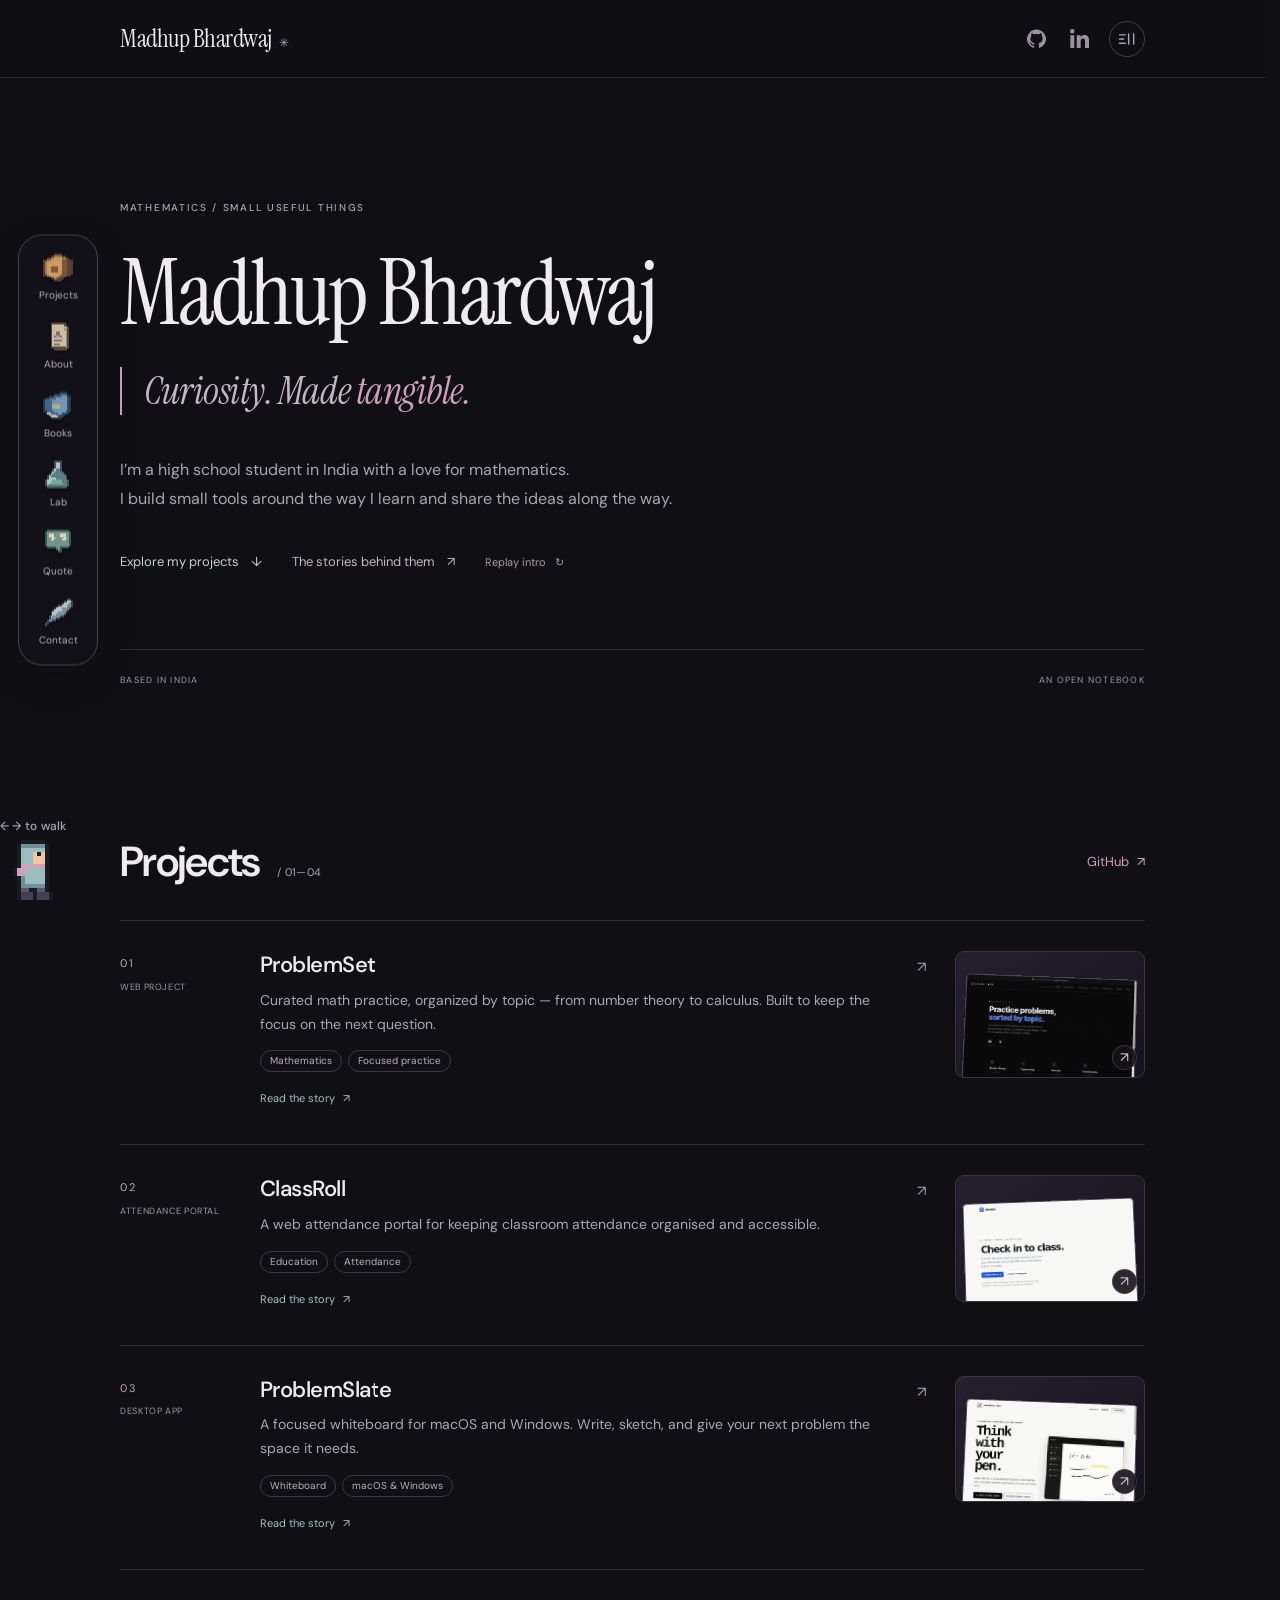
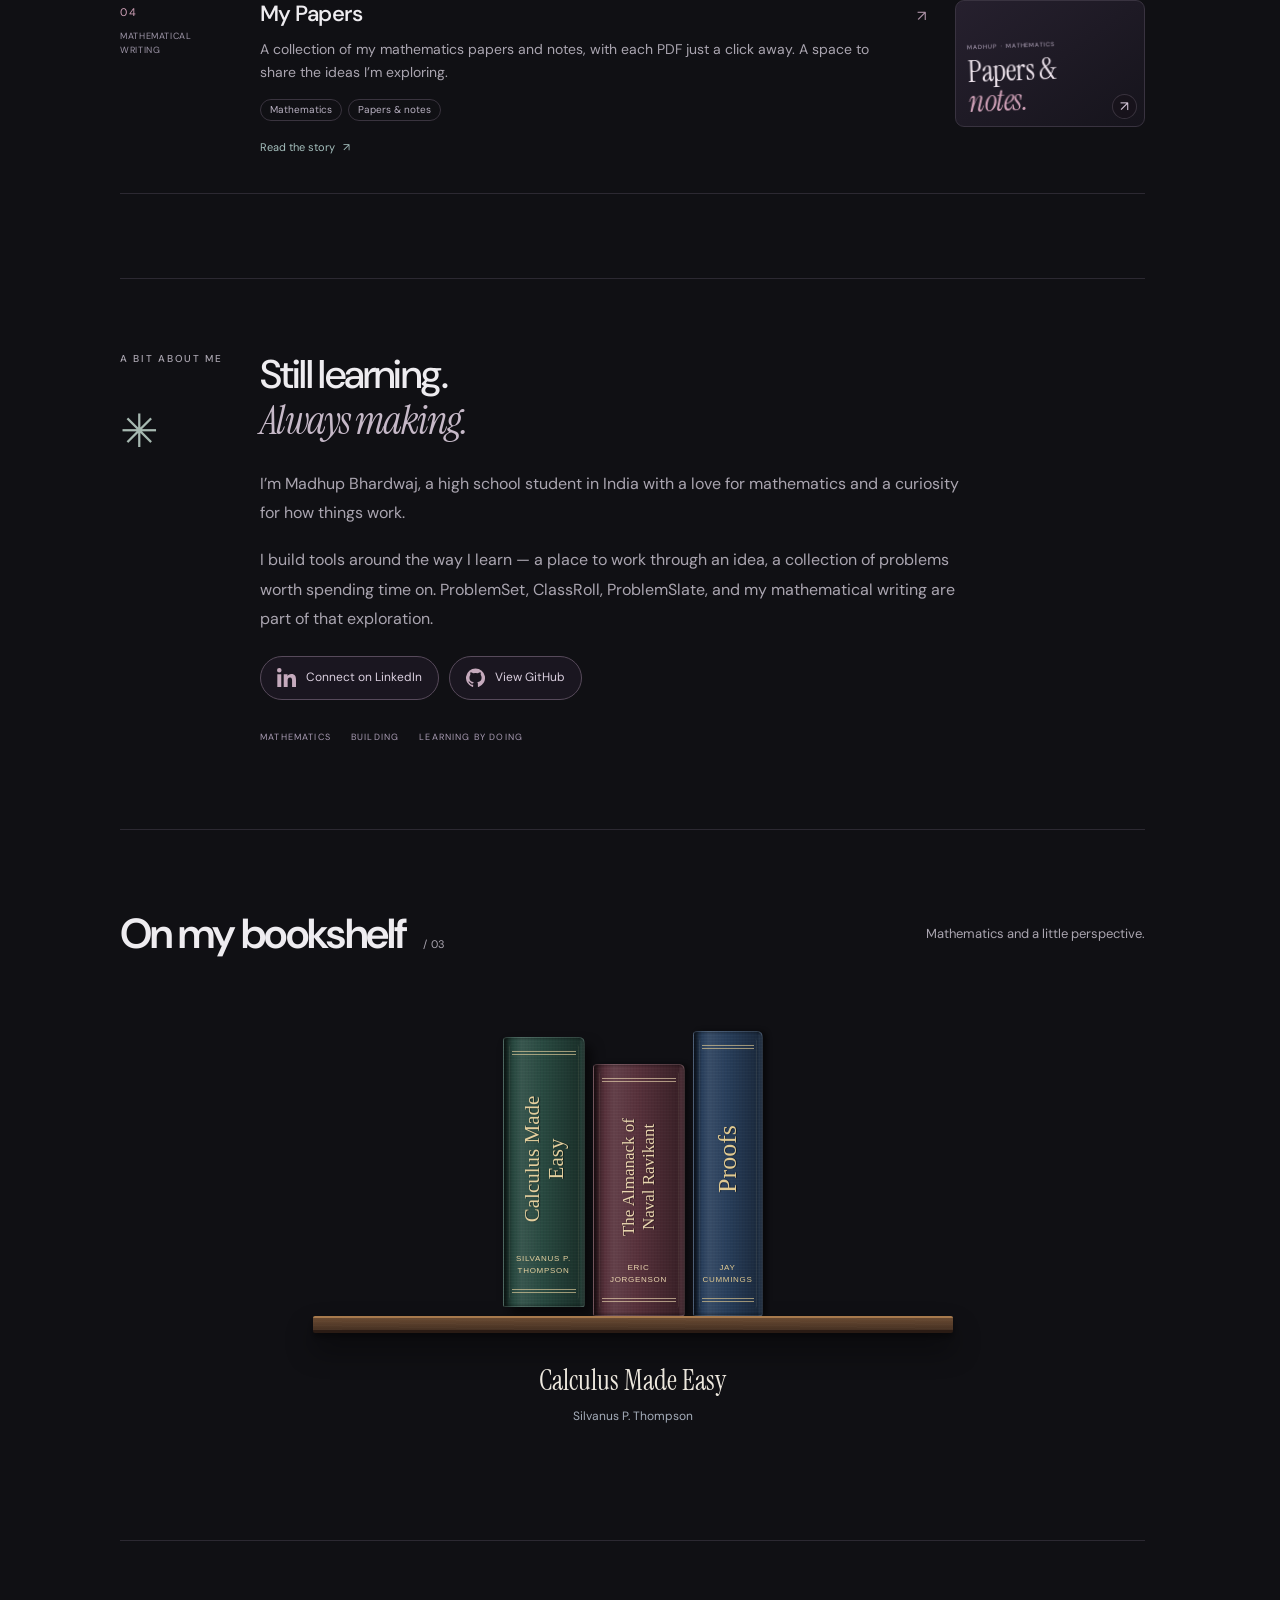
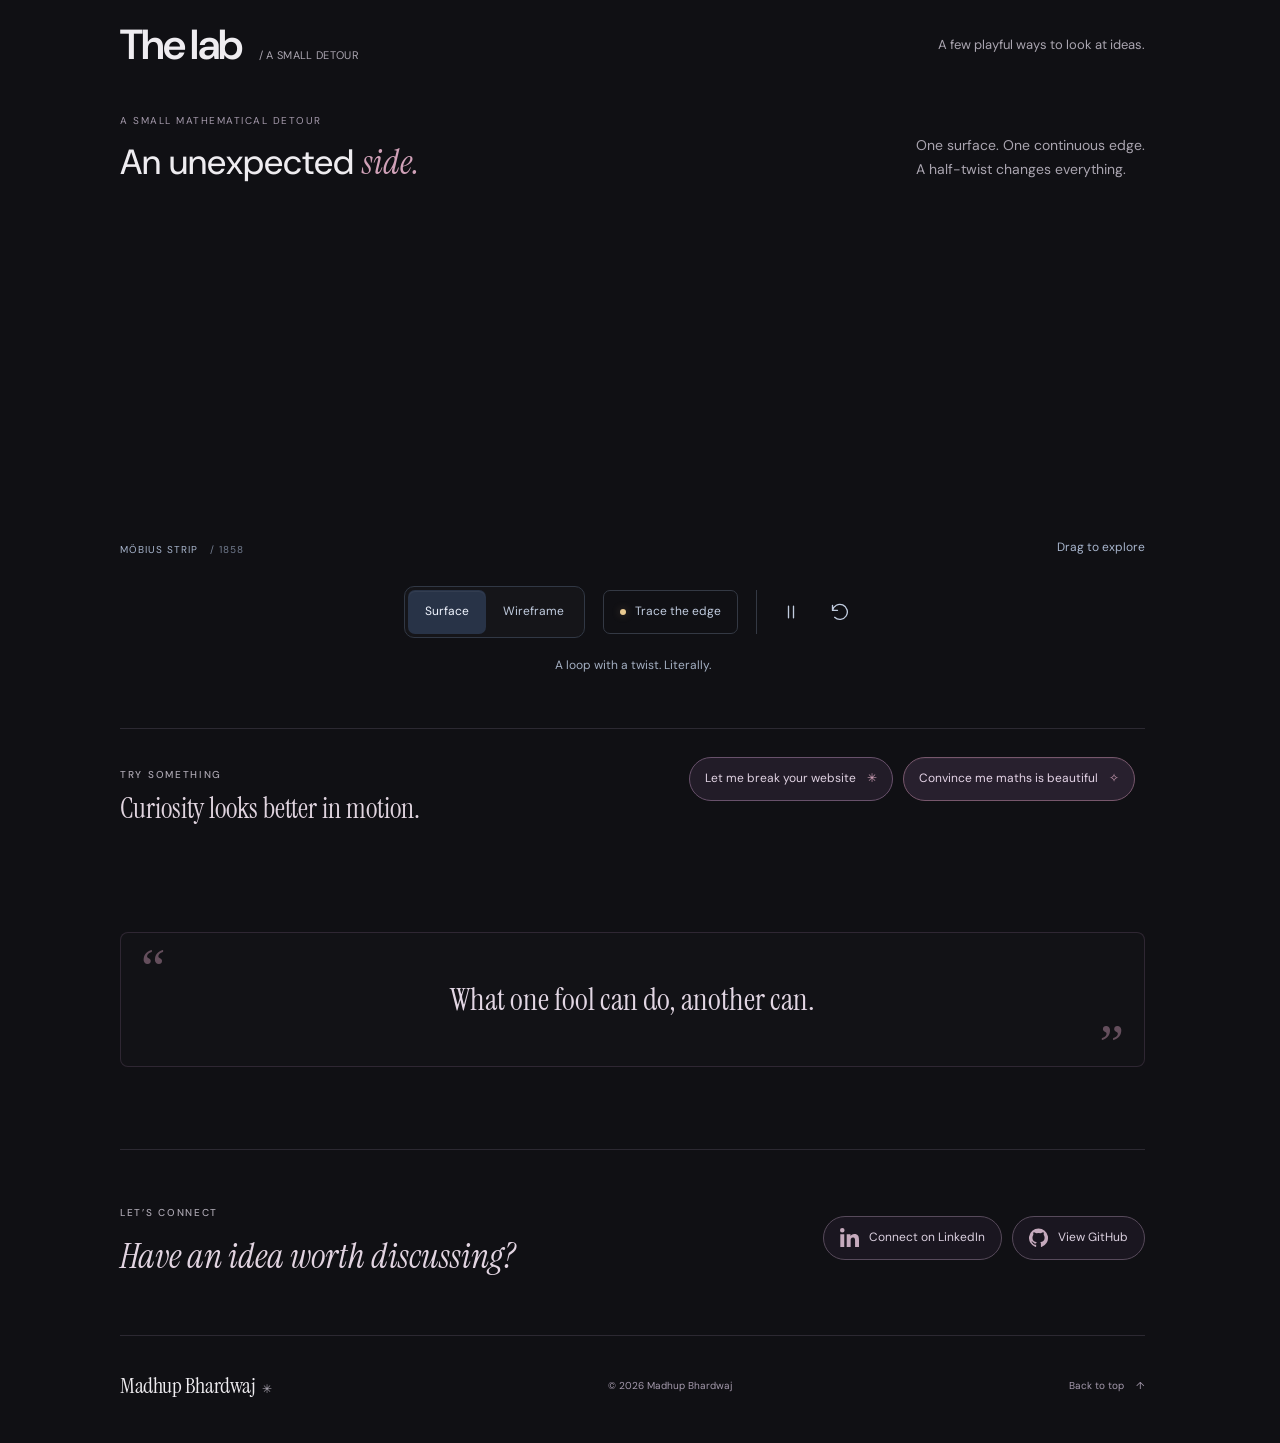
==== index.html @ 5bdef53a "Add hero stylesheet and script to index.html" ====
<!doctype html>
<html lang="en" prefix="og: https://ogp.me/ns#" data-site-version="boot-20261012">
<head>
  <meta charset="UTF-8"><meta name="viewport" content="width=device-width, initial-scale=1">
  <meta name="theme-color" content="#101112">
  <title>Madhup Bhardwaj — Student & Builder</title>
  <meta name="description" content="Madhup Bhardwaj's corner of the internet. Exploring mathematics and building focused tools for learning. Explore ProblemSet, ClassRoll, ProblemSlate, and My Papers.">
  <link rel="icon" type="image/svg+xml" href="data:image/svg+xml,%3Csvg xmlns='http://www.w3.org/2000/svg' viewBox='0 0 64 64'%3E%3Crect width='64' height='64' rx='16' fill='%232e64ff'/%3E%3Cpath d='M15 46V18l17 17 17-17v28' fill='none' stroke='white' stroke-width='6'/%3E%3C/svg%3E">
  <script>try{const p=localStorage.getItem("portfolio-reduced-motion");document.documentElement.dataset.reducedMotion=String(p===null?matchMedia("(prefers-reduced-motion: reduce)").matches:p==="true")}catch{document.documentElement.dataset.reducedMotion=String(matchMedia("(prefers-reduced-motion: reduce)").matches)}</script>
  <script>
  (()=>{try{if(!sessionStorage.getItem('portfolio-boot-intro-v1')&&document.documentElement.dataset.reducedMotion!=='true'&&!location.hash){document.documentElement.classList.add('boot-pending');setTimeout(()=>document.documentElement.classList.remove('boot-pending'),3800)}}catch{}})();
  </script>
  <style>html.boot-pending body{visibility:hidden}</style>
  <link rel="stylesheet" href="style.css?v=boot-20261012"><script src="script.js?v=boot-20261012" defer></script>
  <script src="assets/mobius.js?v=mobius-trial-1" defer></script>
  <link rel="stylesheet" href="cursor.css?v=cursor-1"><script src="cursor.js?v=cursor-1" defer></script>
  <link rel="stylesheet" href="hero.css?v=hero-1"><script src="hero.js?v=hero-1" defer></script>
  <script>
  window.va = window.va || function () {
    (window.vaq = window.vaq || []).push(arguments);
  };
</script>
<script defer src="/_vercel/insights/script.js"></script>

  <link rel="canonical" href="https://madhupbhardwaj.vercel.app/">
  <meta property="og:type" content="website">
  <meta property="og:site_name" content="Madhup Bhardwaj">
  <meta property="og:title" content="Madhup Bhardwaj — Curiosity. Made tangible.">
  <meta property="og:description" content="Mathematics, thoughtful tools, and ideas worth exploring. Projects and writing by Madhup Bhardwaj.">
  <meta property="og:url" content="https://madhupbhardwaj.vercel.app/">
  <meta property="og:image" content="https://madhupbhardwaj.vercel.app/assets/social-preview-20261012.png">
  <meta property="og:image:secure_url" content="https://madhupbhardwaj.vercel.app/assets/social-preview-20261012.png">
  <meta property="og:image:type" content="image/png">
  <meta property="og:image:width" content="1200">
  <meta property="og:image:height" content="630">
  <meta property="og:image:alt" content="Madhup Bhardwaj. Curiosity. Made tangible. A dark portfolio card with pixel icons and links to mathematics projects.">
  <meta name="twitter:card" content="summary_large_image">
  <meta name="twitter:title" content="Madhup Bhardwaj — Curiosity. Made tangible.">
  <meta name="twitter:description" content="Mathematics, thoughtful tools, and ideas worth exploring. Projects and writing by Madhup Bhardwaj.">
  <meta name="twitter:image" content="https://madhupbhardwaj.vercel.app/assets/social-preview-20261012.png">
  <meta name="twitter:image:alt" content="Madhup Bhardwaj. Curiosity. Made tangible. A dark portfolio card with pixel icons and links to mathematics projects.">
</head>
<body class="editorial-page">
<dialog class="boot-screen" aria-labelledby="boot-title" aria-describedby="boot-description">
  <div class="boot-console">
    <div class="boot-top"><h2 id="boot-title"><span>sys</span> / init</h2><button class="boot-skip" type="button" autofocus>Skip intro <kbd aria-hidden="true">Esc</kbd></button></div>
    <p id="boot-description" class="sr-only">A brief introduction to Madhup’s portfolio. Skip this intro to explore the website.</p>
    <div class="boot-log" aria-hidden="true"></div>
    <div class="boot-progress-row"><span class="boot-phase">BOOT</span><span class="boot-count" aria-hidden="true">000%</span></div>
    <div class="boot-progress" role="progressbar" aria-label="Portfolio intro progress" aria-valuemin="0" aria-valuemax="100" aria-valuenow="0"><span></span></div>
    <div class="boot-footer"><span class="boot-name">Madhup Bhardwaj</span><span>Curiosity. Made tangible.</span></div>
  </div>
</dialog>

<canvas id="dot-grid" aria-hidden="true"></canvas>
<a class="skip" href="#main">Skip to content</a>
<div class="progress" aria-hidden="true"></div>
<header class="header editorial-header"><div class="header-inner wrap"><a class="wordmark" href="#" aria-label="Madhup Bhardwaj home">Madhup Bhardwaj<span aria-hidden="true">✳</span></a><div class="header-tools"><div class="header-socials"><a class="header-social-link" href="https://github.com/madhupbhardwaj" target="_blank" rel="noopener noreferrer" aria-label="View Madhup Bhardwaj on GitHub (opens in a new tab)"><svg viewBox="0 0 24 24" width="19" height="19" fill="currentColor" aria-hidden="true"><path d="M12 .5a12 12 0 0 0-3.79 23.39c.6.11.82-.26.82-.58v-2.23c-3.34.73-4.04-1.42-4.04-1.42-.55-1.39-1.33-1.76-1.33-1.76-1.09-.75.08-.73.08-.73 1.21.09 1.85 1.24 1.85 1.24 1.07 1.84 2.81 1.31 3.5 1 .11-.78.42-1.31.76-1.61-2.67-.3-5.47-1.33-5.47-5.93 0-1.31.47-2.38 1.24-3.22-.13-.3-.54-1.52.12-3.18 0 0 1.01-.32 3.3 1.23a11.5 11.5 0 0 1 6 0c2.29-1.55 3.3-1.23 3.3-1.23.66 1.66.25 2.88.12 3.18.77.84 1.24 1.91 1.24 3.22 0 4.61-2.81 5.62-5.49 5.92.43.37.82 1.1.82 2.22v3.3c0 .32.22.69.82.57A12 12 0 0 0 12 .5Z"/></svg><span class="sr-only">View GitHub</span></a><a class="header-social-link" href="https://www.linkedin.com/in/madhup-bhardwaj/" target="_blank" rel="noopener noreferrer" aria-label="Connect with Madhup Bhardwaj on LinkedIn (opens in a new tab)"><svg viewBox="0 0 24 24" width="19" height="19" fill="currentColor" aria-hidden="true"><path d="M5.37 24H.39V7.98h4.98V24zM2.88 5.79A2.89 2.89 0 1 1 2.9.01a2.89 2.89 0 0 1-.02 5.78zM24 24h-4.97v-7.8c0-1.86-.04-4.25-2.59-4.25-2.59 0-2.99 2.02-2.99 4.12V24H8.48V7.98h4.77v2.19h.07c.66-1.26 2.28-2.59 4.7-2.59 5.03 0 5.98 3.31 5.98 7.61V24z"/></svg><span class="sr-only">Connect on LinkedIn</span></a></div><button class="motion-toggle" type="button" aria-label="Reduce motion" aria-pressed="false" title="Reduce motion"><svg viewBox="0 0 24 24" width="20" height="20" fill="none" stroke="currentColor" stroke-width="1.7" stroke-linecap="round" aria-hidden="true"><path class="motion-waves" d="M3 7h7M3 12h5M3 17h7"/><path d="M14 6v12M20 6v12"/></svg></button></div></div></header>
<nav class="section-dock" aria-label="Section navigation"><a class="dock-link" href="#work" aria-label="Jump to Projects"><svg class="dock-icon" viewBox="0 0 16 16" width="30" height="30" shape-rendering="crispEdges" aria-hidden="true"><rect x="6" y="0" width="1" height="1" fill="#503c34"/><rect x="7" y="0" width="1" height="1" fill="#503c34"/><rect x="8" y="0" width="1" height="1" fill="#503c34"/><rect x="9" y="0" width="1" height="1" fill="#503c34"/><rect x="4" y="1" width="1" height="1" fill="#503c34"/><rect x="5" y="1" width="1" height="1" fill="#503c34"/><rect x="6" y="1" width="1" height="1" fill="#a8754b"/><rect x="7" y="1" width="1" height="1" fill="#a8754b"/><rect x="8" y="1" width="1" height="1" fill="#a8754b"/><rect x="9" y="1" width="1" height="1" fill="#a8754b"/><rect x="10" y="1" width="1" height="1" fill="#503c34"/><rect x="11" y="1" width="1" height="1" fill="#503c34"/><rect x="2" y="2" width="1" height="1" fill="#503c34"/><rect x="3" y="2" width="1" height="1" fill="#503c34"/><rect x="4" y="2" width="1" height="1" fill="#a8754b"/><rect x="5" y="2" width="1" height="1" fill="#a8754b"/><rect x="6" y="2" width="1" height="1" fill="#c79965"/><rect x="7" y="2" width="1" height="1" fill="#c79965"/><rect x="8" y="2" width="1" height="1" fill="#c79965"/><rect x="9" y="2" width="1" height="1" fill="#c79965"/><rect x="10" y="2" width="1" height="1" fill="#a8754b"/><rect x="11" y="2" width="1" height="1" fill="#a8754b"/><rect x="12" y="2" width="1" height="1" fill="#503c34"/><rect x="13" y="2" width="1" height="1" fill="#503c34"/><rect x="0" y="3" width="1" height="1" fill="#503c34"/><rect x="1" y="3" width="1" height="1" fill="#503c34"/><rect x="2" y="3" width="1" height="1" fill="#a8754b"/><rect x="3" y="3" width="1" height="1" fill="#a8754b"/><rect x="4" y="3" width="1" height="1" fill="#c79965"/><rect x="5" y="3" width="1" height="1" fill="#c79965"/><rect x="6" y="3" width="1" height="1" fill="#c79965"/><rect x="7" y="3" width="1" height="1" fill="#c79965"/><rect x="8" y="3" width="1" height="1" fill="#c79965"/><rect x="9" y="3" width="1" height="1" fill="#c79965"/><rect x="10" y="3" width="1" height="1" fill="#805638"/><rect x="11" y="3" width="1" height="1" fill="#805638"/><rect x="12" y="3" width="1" height="1" fill="#805638"/><rect x="13" y="3" width="1" height="1" fill="#5c4234"/><rect x="14" y="3" width="1" height="1" fill="#503c34"/><rect x="15" y="3" width="1" height="1" fill="#503c34"/><rect x="0" y="4" width="1" height="1" fill="#503c34"/><rect x="1" y="4" width="1" height="1" fill="#a8754b"/><rect x="2" y="4" width="1" height="1" fill="#c79965"/><rect x="3" y="4" width="1" height="1" fill="#c79965"/><rect x="4" y="4" width="1" height="1" fill="#c79965"/><rect x="5" y="4" width="1" height="1" fill="#c79965"/><rect x="6" y="4" width="1" height="1" fill="#c79965"/><rect x="7" y="4" width="1" height="1" fill="#c79965"/><rect x="8" y="4" width="1" height="1" fill="#c79965"/><rect x="9" y="4" width="1" height="1" fill="#c79965"/><rect x="10" y="4" width="1" height="1" fill="#805638"/><rect x="11" y="4" width="1" height="1" fill="#805638"/><rect x="12" y="4" width="1" height="1" fill="#805638"/><rect x="13" y="4" width="1" height="1" fill="#5c4234"/><rect x="14" y="4" width="1" height="1" fill="#5c4234"/><rect x="15" y="4" width="1" height="1" fill="#503c34"/><rect x="0" y="5" width="1" height="1" fill="#503c34"/><rect x="1" y="5" width="1" height="1" fill="#a8754b"/><rect x="2" y="5" width="1" height="1" fill="#c79965"/><rect x="3" y="5" width="1" height="1" fill="#c79965"/><rect x="4" y="5" width="1" height="1" fill="#c79965"/><rect x="5" y="5" width="1" height="1" fill="#c79965"/><rect x="6" y="5" width="1" height="1" fill="#c79965"/><rect x="7" y="5" width="1" height="1" fill="#c79965"/><rect x="8" y="5" width="1" height="1" fill="#c79965"/><rect x="9" y="5" width="1" height="1" fill="#c79965"/><rect x="10" y="5" width="1" height="1" fill="#805638"/><rect x="11" y="5" width="1" height="1" fill="#805638"/><rect x="12" y="5" width="1" height="1" fill="#805638"/><rect x="13" y="5" width="1" height="1" fill="#5c4234"/><rect x="14" y="5" width="1" height="1" fill="#5c4234"/><rect x="15" y="5" width="1" height="1" fill="#503c34"/><rect x="0" y="6" width="1" height="1" fill="#503c34"/><rect x="1" y="6" width="1" height="1" fill="#a8754b"/><rect x="2" y="6" width="1" height="1" fill="#c79965"/><rect x="3" y="6" width="1" height="1" fill="#c79965"/><rect x="4" y="6" width="1" height="1" fill="#c79965"/><rect x="5" y="6" width="1" height="1" fill="#c79965"/><rect x="6" y="6" width="1" height="1" fill="#c79965"/><rect x="7" y="6" width="1" height="1" fill="#c79965"/><rect x="8" y="6" width="1" height="1" fill="#c79965"/><rect x="9" y="6" width="1" height="1" fill="#c79965"/><rect x="10" y="6" width="1" height="1" fill="#805638"/><rect x="11" y="6" width="1" height="1" fill="#805638"/><rect x="12" y="6" width="1" height="1" fill="#805638"/><rect x="13" y="6" width="1" height="1" fill="#5c4234"/><rect x="14" y="6" width="1" height="1" fill="#5c4234"/><rect x="15" y="6" width="1" height="1" fill="#503c34"/><rect x="0" y="7" width="1" height="1" fill="#503c34"/><rect x="1" y="7" width="1" height="1" fill="#a8754b"/><rect x="2" y="7" width="1" height="1" fill="#c79965"/><rect x="3" y="7" width="1" height="1" fill="#c79965"/><rect x="4" y="7" width="1" height="1" fill="#805638"/><rect x="5" y="7" width="1" height="1" fill="#805638"/><rect x="6" y="7" width="1" height="1" fill="#805638"/><rect x="7" y="7" width="1" height="1" fill="#805638"/><rect x="8" y="7" width="1" height="1" fill="#c79965"/><rect x="9" y="7" width="1" height="1" fill="#c79965"/><rect x="10" y="7" width="1" height="1" fill="#805638"/><rect x="11" y="7" width="1" height="1" fill="#805638"/><rect x="12" y="7" width="1" height="1" fill="#805638"/><rect x="13" y="7" width="1" height="1" fill="#5c4234"/><rect x="14" y="7" width="1" height="1" fill="#5c4234"/><rect x="15" y="7" width="1" height="1" fill="#503c34"/><rect x="0" y="8" width="1" height="1" fill="#503c34"/><rect x="1" y="8" width="1" height="1" fill="#a8754b"/><rect x="2" y="8" width="1" height="1" fill="#c79965"/><rect x="3" y="8" width="1" height="1" fill="#c79965"/><rect x="4" y="8" width="1" height="1" fill="#805638"/><rect x="5" y="8" width="1" height="1" fill="#805638"/><rect x="6" y="8" width="1" height="1" fill="#805638"/><rect x="7" y="8" width="1" height="1" fill="#805638"/><rect x="8" y="8" width="1" height="1" fill="#c79965"/><rect x="9" y="8" width="1" height="1" fill="#c79965"/><rect x="10" y="8" width="1" height="1" fill="#805638"/><rect x="11" y="8" width="1" height="1" fill="#805638"/><rect x="12" y="8" width="1" height="1" fill="#805638"/><rect x="13" y="8" width="1" height="1" fill="#5c4234"/><rect x="14" y="8" width="1" height="1" fill="#5c4234"/><rect x="15" y="8" width="1" height="1" fill="#503c34"/><rect x="0" y="9" width="1" height="1" fill="#503c34"/><rect x="1" y="9" width="1" height="1" fill="#a8754b"/><rect x="2" y="9" width="1" height="1" fill="#c79965"/><rect x="3" y="9" width="1" height="1" fill="#c79965"/><rect x="4" y="9" width="1" height="1" fill="#805638"/><rect x="5" y="9" width="1" height="1" fill="#805638"/><rect x="6" y="9" width="1" height="1" fill="#805638"/><rect x="7" y="9" width="1" height="1" fill="#805638"/><rect x="8" y="9" width="1" height="1" fill="#c79965"/><rect x="9" y="9" width="1" height="1" fill="#c79965"/><rect x="10" y="9" width="1" height="1" fill="#805638"/><rect x="11" y="9" width="1" height="1" fill="#805638"/><rect x="12" y="9" width="1" height="1" fill="#805638"/><rect x="13" y="9" width="1" height="1" fill="#5c4234"/><rect x="14" y="9" width="1" height="1" fill="#5c4234"/><rect x="15" y="9" width="1" height="1" fill="#503c34"/><rect x="0" y="10" width="1" height="1" fill="#503c34"/><rect x="1" y="10" width="1" height="1" fill="#a8754b"/><rect x="2" y="10" width="1" height="1" fill="#c79965"/><rect x="3" y="10" width="1" height="1" fill="#c79965"/><rect x="4" y="10" width="1" height="1" fill="#c79965"/><rect x="5" y="10" width="1" height="1" fill="#c79965"/><rect x="6" y="10" width="1" height="1" fill="#c79965"/><rect x="7" y="10" width="1" height="1" fill="#c79965"/><rect x="8" y="10" width="1" height="1" fill="#c79965"/><rect x="9" y="10" width="1" height="1" fill="#c79965"/><rect x="10" y="10" width="1" height="1" fill="#805638"/><rect x="11" y="10" width="1" height="1" fill="#805638"/><rect x="12" y="10" width="1" height="1" fill="#805638"/><rect x="13" y="10" width="1" height="1" fill="#5c4234"/><rect x="14" y="10" width="1" height="1" fill="#5c4234"/><rect x="15" y="10" width="1" height="1" fill="#503c34"/><rect x="0" y="11" width="1" height="1" fill="#503c34"/><rect x="1" y="11" width="1" height="1" fill="#503c34"/><rect x="2" y="11" width="1" height="1" fill="#a8754b"/><rect x="3" y="11" width="1" height="1" fill="#c79965"/><rect x="4" y="11" width="1" height="1" fill="#c79965"/><rect x="5" y="11" width="1" height="1" fill="#c79965"/><rect x="6" y="11" width="1" height="1" fill="#c79965"/><rect x="7" y="11" width="1" height="1" fill="#c79965"/><rect x="8" y="11" width="1" height="1" fill="#c79965"/><rect x="9" y="11" width="1" height="1" fill="#805638"/><rect x="10" y="11" width="1" height="1" fill="#805638"/><rect x="11" y="11" width="1" height="1" fill="#805638"/><rect x="12" y="11" width="1" height="1" fill="#5c4234"/><rect x="13" y="11" width="1" height="1" fill="#503c34"/><rect x="14" y="11" width="1" height="1" fill="#503c34"/><rect x="2" y="12" width="1" height="1" fill="#503c34"/><rect x="3" y="12" width="1" height="1" fill="#503c34"/><rect x="4" y="12" width="1" height="1" fill="#a8754b"/><rect x="5" y="12" width="1" height="1" fill="#a8754b"/><rect x="6" y="12" width="1" height="1" fill="#c79965"/><rect x="7" y="12" width="1" height="1" fill="#c79965"/><rect x="8" y="12" width="1" height="1" fill="#805638"/><rect x="9" y="12" width="1" height="1" fill="#805638"/><rect x="10" y="12" width="1" height="1" fill="#5c4234"/><rect x="11" y="12" width="1" height="1" fill="#503c34"/><rect x="12" y="12" width="1" height="1" fill="#503c34"/><rect x="4" y="13" width="1" height="1" fill="#503c34"/><rect x="5" y="13" width="1" height="1" fill="#503c34"/><rect x="6" y="13" width="1" height="1" fill="#a8754b"/><rect x="7" y="13" width="1" height="1" fill="#805638"/><rect x="8" y="13" width="1" height="1" fill="#5c4234"/><rect x="9" y="13" width="1" height="1" fill="#503c34"/><rect x="10" y="13" width="1" height="1" fill="#503c34"/><rect x="6" y="14" width="1" height="1" fill="#503c34"/><rect x="7" y="14" width="1" height="1" fill="#503c34"/><rect x="8" y="14" width="1" height="1" fill="#503c34"/><rect x="9" y="14" width="1" height="1" fill="#503c34"/></svg><span>Projects</span></a><a class="dock-link" href="#about" aria-label="Jump to About"><svg class="dock-icon" viewBox="0 0 16 16" width="30" height="30" shape-rendering="crispEdges" aria-hidden="true"><rect x="4" y="0" width="1" height="1" fill="#514a43"/><rect x="5" y="0" width="1" height="1" fill="#514a43"/><rect x="6" y="0" width="1" height="1" fill="#514a43"/><rect x="7" y="0" width="1" height="1" fill="#514a43"/><rect x="8" y="0" width="1" height="1" fill="#514a43"/><rect x="9" y="0" width="1" height="1" fill="#514a43"/><rect x="10" y="0" width="1" height="1" fill="#514a43"/><rect x="11" y="0" width="1" height="1" fill="#514a43"/><rect x="4" y="1" width="1" height="1" fill="#514a43"/><rect x="5" y="1" width="1" height="1" fill="#ccbca3"/><rect x="6" y="1" width="1" height="1" fill="#ccbca3"/><rect x="7" y="1" width="1" height="1" fill="#ccbca3"/><rect x="8" y="1" width="1" height="1" fill="#ccbca3"/><rect x="9" y="1" width="1" height="1" fill="#ccbca3"/><rect x="10" y="1" width="1" height="1" fill="#ccbca3"/><rect x="11" y="1" width="1" height="1" fill="#514a43"/><rect x="12" y="1" width="1" height="1" fill="#514a43"/><rect x="4" y="2" width="1" height="1" fill="#514a43"/><rect x="5" y="2" width="1" height="1" fill="#ccbca3"/><rect x="6" y="2" width="1" height="1" fill="#ccbca3"/><rect x="7" y="2" width="1" height="1" fill="#ccbca3"/><rect x="8" y="2" width="1" height="1" fill="#ccbca3"/><rect x="9" y="2" width="1" height="1" fill="#ccbca3"/><rect x="10" y="2" width="1" height="1" fill="#ccbca3"/><rect x="11" y="2" width="1" height="1" fill="#ccbca3"/><rect x="12" y="2" width="1" height="1" fill="#9b8c7a"/><rect x="13" y="2" width="1" height="1" fill="#514a43"/><rect x="4" y="3" width="1" height="1" fill="#514a43"/><rect x="5" y="3" width="1" height="1" fill="#ccbca3"/><rect x="6" y="3" width="1" height="1" fill="#ccbca3"/><rect x="7" y="3" width="1" height="1" fill="#ccbca3"/><rect x="8" y="3" width="1" height="1" fill="#ccbca3"/><rect x="9" y="3" width="1" height="1" fill="#ccbca3"/><rect x="10" y="3" width="1" height="1" fill="#ccbca3"/><rect x="11" y="3" width="1" height="1" fill="#9b8c7a"/><rect x="12" y="3" width="1" height="1" fill="#9b8c7a"/><rect x="13" y="3" width="1" height="1" fill="#514a43"/><rect x="4" y="4" width="1" height="1" fill="#514a43"/><rect x="5" y="4" width="1" height="1" fill="#ccbca3"/><rect x="6" y="4" width="1" height="1" fill="#ccbca3"/><rect x="7" y="4" width="1" height="1" fill="#ccbca3"/><rect x="8" y="4" width="1" height="1" fill="#ccbca3"/><rect x="9" y="4" width="1" height="1" fill="#ccbca3"/><rect x="10" y="4" width="1" height="1" fill="#ccbca3"/><rect x="11" y="4" width="1" height="1" fill="#ccbca3"/><rect x="12" y="4" width="1" height="1" fill="#9b8c7a"/><rect x="13" y="4" width="1" height="1" fill="#514a43"/><rect x="4" y="5" width="1" height="1" fill="#514a43"/><rect x="5" y="5" width="1" height="1" fill="#ccbca3"/><rect x="6" y="5" width="1" height="1" fill="#ccbca3"/><rect x="7" y="5" width="1" height="1" fill="#8c6978"/><rect x="8" y="5" width="1" height="1" fill="#8c6978"/><rect x="9" y="5" width="1" height="1" fill="#ccbca3"/><rect x="10" y="5" width="1" height="1" fill="#ccbca3"/><rect x="11" y="5" width="1" height="1" fill="#ccbca3"/><rect x="12" y="5" width="1" height="1" fill="#9b8c7a"/><rect x="13" y="5" width="1" height="1" fill="#514a43"/><rect x="4" y="6" width="1" height="1" fill="#514a43"/><rect x="5" y="6" width="1" height="1" fill="#ccbca3"/><rect x="6" y="6" width="1" height="1" fill="#ccbca3"/><rect x="7" y="6" width="1" height="1" fill="#8c6978"/><rect x="8" y="6" width="1" height="1" fill="#8c6978"/><rect x="9" y="6" width="1" height="1" fill="#ccbca3"/><rect x="10" y="6" width="1" height="1" fill="#ccbca3"/><rect x="11" y="6" width="1" height="1" fill="#ccbca3"/><rect x="12" y="6" width="1" height="1" fill="#9b8c7a"/><rect x="13" y="6" width="1" height="1" fill="#514a43"/><rect x="4" y="7" width="1" height="1" fill="#514a43"/><rect x="5" y="7" width="1" height="1" fill="#ccbca3"/><rect x="6" y="7" width="1" height="1" fill="#8c6978"/><rect x="7" y="7" width="1" height="1" fill="#b7899c"/><rect x="8" y="7" width="1" height="1" fill="#b7899c"/><rect x="9" y="7" width="1" height="1" fill="#8c6978"/><rect x="10" y="7" width="1" height="1" fill="#ccbca3"/><rect x="11" y="7" width="1" height="1" fill="#ccbca3"/><rect x="12" y="7" width="1" height="1" fill="#9b8c7a"/><rect x="13" y="7" width="1" height="1" fill="#514a43"/><rect x="4" y="8" width="1" height="1" fill="#514a43"/><rect x="5" y="8" width="1" height="1" fill="#ccbca3"/><rect x="6" y="8" width="1" height="1" fill="#ccbca3"/><rect x="7" y="8" width="1" height="1" fill="#ccbca3"/><rect x="8" y="8" width="1" height="1" fill="#ccbca3"/><rect x="9" y="8" width="1" height="1" fill="#ccbca3"/><rect x="10" y="8" width="1" height="1" fill="#ccbca3"/><rect x="11" y="8" width="1" height="1" fill="#ccbca3"/><rect x="12" y="8" width="1" height="1" fill="#9b8c7a"/><rect x="13" y="8" width="1" height="1" fill="#514a43"/><rect x="4" y="9" width="1" height="1" fill="#514a43"/><rect x="5" y="9" width="1" height="1" fill="#ccbca3"/><rect x="6" y="9" width="1" height="1" fill="#847b70"/><rect x="7" y="9" width="1" height="1" fill="#847b70"/><rect x="8" y="9" width="1" height="1" fill="#847b70"/><rect x="9" y="9" width="1" height="1" fill="#847b70"/><rect x="10" y="9" width="1" height="1" fill="#ccbca3"/><rect x="11" y="9" width="1" height="1" fill="#ccbca3"/><rect x="12" y="9" width="1" height="1" fill="#9b8c7a"/><rect x="13" y="9" width="1" height="1" fill="#514a43"/><rect x="4" y="10" width="1" height="1" fill="#514a43"/><rect x="5" y="10" width="1" height="1" fill="#ccbca3"/><rect x="6" y="10" width="1" height="1" fill="#ccbca3"/><rect x="7" y="10" width="1" height="1" fill="#ccbca3"/><rect x="8" y="10" width="1" height="1" fill="#ccbca3"/><rect x="9" y="10" width="1" height="1" fill="#ccbca3"/><rect x="10" y="10" width="1" height="1" fill="#ccbca3"/><rect x="11" y="10" width="1" height="1" fill="#ccbca3"/><rect x="12" y="10" width="1" height="1" fill="#9b8c7a"/><rect x="13" y="10" width="1" height="1" fill="#514a43"/><rect x="4" y="11" width="1" height="1" fill="#514a43"/><rect x="5" y="11" width="1" height="1" fill="#ccbca3"/><rect x="6" y="11" width="1" height="1" fill="#847b70"/><rect x="7" y="11" width="1" height="1" fill="#847b70"/><rect x="8" y="11" width="1" height="1" fill="#847b70"/><rect x="9" y="11" width="1" height="1" fill="#ccbca3"/><rect x="10" y="11" width="1" height="1" fill="#ccbca3"/><rect x="11" y="11" width="1" height="1" fill="#ccbca3"/><rect x="12" y="11" width="1" height="1" fill="#9b8c7a"/><rect x="13" y="11" width="1" height="1" fill="#514a43"/><rect x="4" y="12" width="1" height="1" fill="#514a43"/><rect x="5" y="12" width="1" height="1" fill="#ccbca3"/><rect x="6" y="12" width="1" height="1" fill="#ccbca3"/><rect x="7" y="12" width="1" height="1" fill="#ccbca3"/><rect x="8" y="12" width="1" height="1" fill="#ccbca3"/><rect x="9" y="12" width="1" height="1" fill="#ccbca3"/><rect x="10" y="12" width="1" height="1" fill="#ccbca3"/><rect x="11" y="12" width="1" height="1" fill="#ccbca3"/><rect x="12" y="12" width="1" height="1" fill="#9b8c7a"/><rect x="13" y="12" width="1" height="1" fill="#514a43"/><rect x="4" y="13" width="1" height="1" fill="#514a43"/><rect x="5" y="13" width="1" height="1" fill="#514a43"/><rect x="6" y="13" width="1" height="1" fill="#514a43"/><rect x="7" y="13" width="1" height="1" fill="#514a43"/><rect x="8" y="13" width="1" height="1" fill="#514a43"/><rect x="9" y="13" width="1" height="1" fill="#514a43"/><rect x="10" y="13" width="1" height="1" fill="#514a43"/><rect x="11" y="13" width="1" height="1" fill="#514a43"/><rect x="12" y="13" width="1" height="1" fill="#9b8c7a"/><rect x="13" y="13" width="1" height="1" fill="#514a43"/><rect x="6" y="14" width="1" height="1" fill="#514a43"/><rect x="7" y="14" width="1" height="1" fill="#514a43"/><rect x="8" y="14" width="1" height="1" fill="#514a43"/><rect x="9" y="14" width="1" height="1" fill="#514a43"/><rect x="10" y="14" width="1" height="1" fill="#514a43"/><rect x="11" y="14" width="1" height="1" fill="#514a43"/><rect x="12" y="14" width="1" height="1" fill="#514a43"/></svg><span>About</span></a><a class="dock-link" href="#bookshelf" aria-label="Jump to Books"><svg class="dock-icon" viewBox="0 0 16 16" width="30" height="30" shape-rendering="crispEdges" aria-hidden="true"><rect x="9" y="0" width="1" height="1" fill="#283744"/><rect x="10" y="0" width="1" height="1" fill="#283744"/><rect x="11" y="0" width="1" height="1" fill="#283744"/><rect x="12" y="0" width="1" height="1" fill="#283744"/><rect x="6" y="1" width="1" height="1" fill="#283744"/><rect x="7" y="1" width="1" height="1" fill="#283744"/><rect x="8" y="1" width="1" height="1" fill="#283744"/><rect x="9" y="1" width="1" height="1" fill="#42668b"/><rect x="10" y="1" width="1" height="1" fill="#42668b"/><rect x="11" y="1" width="1" height="1" fill="#42668b"/><rect x="12" y="1" width="1" height="1" fill="#42668b"/><rect x="13" y="1" width="1" height="1" fill="#283744"/><rect x="3" y="2" width="1" height="1" fill="#283744"/><rect x="4" y="2" width="1" height="1" fill="#283744"/><rect x="5" y="2" width="1" height="1" fill="#283744"/><rect x="6" y="2" width="1" height="1" fill="#42668b"/><rect x="7" y="2" width="1" height="1" fill="#42668b"/><rect x="8" y="2" width="1" height="1" fill="#42668b"/><rect x="9" y="2" width="1" height="1" fill="#42668b"/><rect x="10" y="2" width="1" height="1" fill="#7396b8"/><rect x="11" y="2" width="1" height="1" fill="#7396b8"/><rect x="12" y="2" width="1" height="1" fill="#7396b8"/><rect x="13" y="2" width="1" height="1" fill="#283744"/><rect x="14" y="2" width="1" height="1" fill="#283744"/><rect x="1" y="3" width="1" height="1" fill="#283744"/><rect x="2" y="3" width="1" height="1" fill="#283744"/><rect x="3" y="3" width="1" height="1" fill="#42668b"/><rect x="4" y="3" width="1" height="1" fill="#42668b"/><rect x="5" y="3" width="1" height="1" fill="#42668b"/><rect x="6" y="3" width="1" height="1" fill="#42668b"/><rect x="7" y="3" width="1" height="1" fill="#7396b8"/><rect x="8" y="3" width="1" height="1" fill="#7396b8"/><rect x="9" y="3" width="1" height="1" fill="#7396b8"/><rect x="10" y="3" width="1" height="1" fill="#7396b8"/><rect x="11" y="3" width="1" height="1" fill="#7396b8"/><rect x="12" y="3" width="1" height="1" fill="#7396b8"/><rect x="13" y="3" width="1" height="1" fill="#324f6c"/><rect x="14" y="3" width="1" height="1" fill="#283744"/><rect x="0" y="4" width="1" height="1" fill="#283744"/><rect x="1" y="4" width="1" height="1" fill="#42668b"/><rect x="2" y="4" width="1" height="1" fill="#42668b"/><rect x="3" y="4" width="1" height="1" fill="#42668b"/><rect x="4" y="4" width="1" height="1" fill="#42668b"/><rect x="5" y="4" width="1" height="1" fill="#7396b8"/><rect x="6" y="4" width="1" height="1" fill="#7396b8"/><rect x="7" y="4" width="1" height="1" fill="#7396b8"/><rect x="8" y="4" width="1" height="1" fill="#7396b8"/><rect x="9" y="4" width="1" height="1" fill="#7396b8"/><rect x="10" y="4" width="1" height="1" fill="#7396b8"/><rect x="11" y="4" width="1" height="1" fill="#7396b8"/><rect x="12" y="4" width="1" height="1" fill="#7396b8"/><rect x="13" y="4" width="1" height="1" fill="#324f6c"/><rect x="14" y="4" width="1" height="1" fill="#283744"/><rect x="0" y="5" width="1" height="1" fill="#283744"/><rect x="1" y="5" width="1" height="1" fill="#42668b"/><rect x="2" y="5" width="1" height="1" fill="#42668b"/><rect x="3" y="5" width="1" height="1" fill="#42668b"/><rect x="4" y="5" width="1" height="1" fill="#42668b"/><rect x="5" y="5" width="1" height="1" fill="#7396b8"/><rect x="6" y="5" width="1" height="1" fill="#7396b8"/><rect x="7" y="5" width="1" height="1" fill="#7396b8"/><rect x="8" y="5" width="1" height="1" fill="#7396b8"/><rect x="9" y="5" width="1" height="1" fill="#7396b8"/><rect x="10" y="5" width="1" height="1" fill="#7396b8"/><rect x="11" y="5" width="1" height="1" fill="#7396b8"/><rect x="12" y="5" width="1" height="1" fill="#7396b8"/><rect x="13" y="5" width="1" height="1" fill="#324f6c"/><rect x="14" y="5" width="1" height="1" fill="#283744"/><rect x="0" y="6" width="1" height="1" fill="#283744"/><rect x="1" y="6" width="1" height="1" fill="#42668b"/><rect x="2" y="6" width="1" height="1" fill="#42668b"/><rect x="3" y="6" width="1" height="1" fill="#42668b"/><rect x="4" y="6" width="1" height="1" fill="#42668b"/><rect x="5" y="6" width="1" height="1" fill="#7396b8"/><rect x="6" y="6" width="1" height="1" fill="#7396b8"/><rect x="7" y="6" width="1" height="1" fill="#7396b8"/><rect x="8" y="6" width="1" height="1" fill="#7396b8"/><rect x="9" y="6" width="1" height="1" fill="#7396b8"/><rect x="10" y="6" width="1" height="1" fill="#7396b8"/><rect x="11" y="6" width="1" height="1" fill="#7396b8"/><rect x="12" y="6" width="1" height="1" fill="#7396b8"/><rect x="13" y="6" width="1" height="1" fill="#324f6c"/><rect x="14" y="6" width="1" height="1" fill="#283744"/><rect x="0" y="7" width="1" height="1" fill="#283744"/><rect x="1" y="7" width="1" height="1" fill="#42668b"/><rect x="2" y="7" width="1" height="1" fill="#42668b"/><rect x="3" y="7" width="1" height="1" fill="#42668b"/><rect x="4" y="7" width="1" height="1" fill="#42668b"/><rect x="5" y="7" width="1" height="1" fill="#b7aa70"/><rect x="6" y="7" width="1" height="1" fill="#b7aa70"/><rect x="7" y="7" width="1" height="1" fill="#b7aa70"/><rect x="8" y="7" width="1" height="1" fill="#b7aa70"/><rect x="9" y="7" width="1" height="1" fill="#7396b8"/><rect x="10" y="7" width="1" height="1" fill="#7396b8"/><rect x="11" y="7" width="1" height="1" fill="#7396b8"/><rect x="12" y="7" width="1" height="1" fill="#7396b8"/><rect x="13" y="7" width="1" height="1" fill="#324f6c"/><rect x="14" y="7" width="1" height="1" fill="#283744"/><rect x="0" y="8" width="1" height="1" fill="#283744"/><rect x="1" y="8" width="1" height="1" fill="#42668b"/><rect x="2" y="8" width="1" height="1" fill="#42668b"/><rect x="3" y="8" width="1" height="1" fill="#42668b"/><rect x="4" y="8" width="1" height="1" fill="#42668b"/><rect x="5" y="8" width="1" height="1" fill="#b7aa70"/><rect x="6" y="8" width="1" height="1" fill="#b7aa70"/><rect x="7" y="8" width="1" height="1" fill="#b7aa70"/><rect x="8" y="8" width="1" height="1" fill="#b7aa70"/><rect x="9" y="8" width="1" height="1" fill="#7396b8"/><rect x="10" y="8" width="1" height="1" fill="#7396b8"/><rect x="11" y="8" width="1" height="1" fill="#7396b8"/><rect x="12" y="8" width="1" height="1" fill="#7396b8"/><rect x="13" y="8" width="1" height="1" fill="#324f6c"/><rect x="14" y="8" width="1" height="1" fill="#283744"/><rect x="0" y="9" width="1" height="1" fill="#283744"/><rect x="1" y="9" width="1" height="1" fill="#42668b"/><rect x="2" y="9" width="1" height="1" fill="#42668b"/><rect x="3" y="9" width="1" height="1" fill="#42668b"/><rect x="4" y="9" width="1" height="1" fill="#42668b"/><rect x="5" y="9" width="1" height="1" fill="#7396b8"/><rect x="6" y="9" width="1" height="1" fill="#7396b8"/><rect x="7" y="9" width="1" height="1" fill="#7396b8"/><rect x="8" y="9" width="1" height="1" fill="#7396b8"/><rect x="9" y="9" width="1" height="1" fill="#7396b8"/><rect x="10" y="9" width="1" height="1" fill="#7396b8"/><rect x="11" y="9" width="1" height="1" fill="#7396b8"/><rect x="12" y="9" width="1" height="1" fill="#7396b8"/><rect x="13" y="9" width="1" height="1" fill="#324f6c"/><rect x="14" y="9" width="1" height="1" fill="#283744"/><rect x="0" y="10" width="1" height="1" fill="#283744"/><rect x="1" y="10" width="1" height="1" fill="#283744"/><rect x="2" y="10" width="1" height="1" fill="#42668b"/><rect x="3" y="10" width="1" height="1" fill="#42668b"/><rect x="4" y="10" width="1" height="1" fill="#42668b"/><rect x="5" y="10" width="1" height="1" fill="#42668b"/><rect x="6" y="10" width="1" height="1" fill="#7396b8"/><rect x="7" y="10" width="1" height="1" fill="#7396b8"/><rect x="8" y="10" width="1" height="1" fill="#7396b8"/><rect x="9" y="10" width="1" height="1" fill="#7396b8"/><rect x="10" y="10" width="1" height="1" fill="#7396b8"/><rect x="11" y="10" width="1" height="1" fill="#7396b8"/><rect x="12" y="10" width="1" height="1" fill="#324f6c"/><rect x="13" y="10" width="1" height="1" fill="#324f6c"/><rect x="14" y="10" width="1" height="1" fill="#283744"/><rect x="1" y="11" width="1" height="1" fill="#283744"/><rect x="2" y="11" width="1" height="1" fill="#c0b9ac"/><rect x="3" y="11" width="1" height="1" fill="#c0b9ac"/><rect x="4" y="11" width="1" height="1" fill="#42668b"/><rect x="5" y="11" width="1" height="1" fill="#42668b"/><rect x="6" y="11" width="1" height="1" fill="#42668b"/><rect x="7" y="11" width="1" height="1" fill="#42668b"/><rect x="8" y="11" width="1" height="1" fill="#7396b8"/><rect x="9" y="11" width="1" height="1" fill="#7396b8"/><rect x="10" y="11" width="1" height="1" fill="#324f6c"/><rect x="11" y="11" width="1" height="1" fill="#324f6c"/><rect x="12" y="11" width="1" height="1" fill="#324f6c"/><rect x="13" y="11" width="1" height="1" fill="#283744"/><rect x="2" y="12" width="1" height="1" fill="#283744"/><rect x="3" y="12" width="1" height="1" fill="#c0b9ac"/><rect x="4" y="12" width="1" height="1" fill="#c0b9ac"/><rect x="5" y="12" width="1" height="1" fill="#c0b9ac"/><rect x="6" y="12" width="1" height="1" fill="#c0b9ac"/><rect x="7" y="12" width="1" height="1" fill="#42668b"/><rect x="8" y="12" width="1" height="1" fill="#42668b"/><rect x="9" y="12" width="1" height="1" fill="#324f6c"/><rect x="10" y="12" width="1" height="1" fill="#324f6c"/><rect x="11" y="12" width="1" height="1" fill="#283744"/><rect x="3" y="13" width="1" height="1" fill="#283744"/><rect x="4" y="13" width="1" height="1" fill="#c0b9ac"/><rect x="5" y="13" width="1" height="1" fill="#c0b9ac"/><rect x="6" y="13" width="1" height="1" fill="#c0b9ac"/><rect x="7" y="13" width="1" height="1" fill="#c0b9ac"/><rect x="8" y="13" width="1" height="1" fill="#324f6c"/><rect x="9" y="13" width="1" height="1" fill="#324f6c"/><rect x="10" y="13" width="1" height="1" fill="#283744"/><rect x="4" y="14" width="1" height="1" fill="#283744"/><rect x="5" y="14" width="1" height="1" fill="#283744"/><rect x="6" y="14" width="1" height="1" fill="#283744"/><rect x="7" y="14" width="1" height="1" fill="#283744"/><rect x="8" y="14" width="1" height="1" fill="#283744"/><rect x="9" y="14" width="1" height="1" fill="#283744"/></svg><span>Books</span></a><a class="dock-link" href="#lab" aria-label="Jump to Lab"><svg class="dock-icon" viewBox="0 0 16 16" width="30" height="30" shape-rendering="crispEdges" aria-hidden="true"><rect x="6" y="0" width="1" height="1" fill="#3c5357"/><rect x="7" y="0" width="1" height="1" fill="#3c5357"/><rect x="8" y="0" width="1" height="1" fill="#3c5357"/><rect x="9" y="0" width="1" height="1" fill="#3c5357"/><rect x="6" y="1" width="1" height="1" fill="#3c5357"/><rect x="7" y="1" width="1" height="1" fill="#b7c2c1"/><rect x="8" y="1" width="1" height="1" fill="#b7c2c1"/><rect x="9" y="1" width="1" height="1" fill="#3c5357"/><rect x="6" y="2" width="1" height="1" fill="#3c5357"/><rect x="7" y="2" width="1" height="1" fill="#b7c2c1"/><rect x="8" y="2" width="1" height="1" fill="#b7c2c1"/><rect x="9" y="2" width="1" height="1" fill="#3c5357"/><rect x="6" y="3" width="1" height="1" fill="#3c5357"/><rect x="7" y="3" width="1" height="1" fill="#b7c2c1"/><rect x="8" y="3" width="1" height="1" fill="#b7c2c1"/><rect x="9" y="3" width="1" height="1" fill="#3c5357"/><rect x="5" y="4" width="1" height="1" fill="#3c5357"/><rect x="6" y="4" width="1" height="1" fill="#b7c2c1"/><rect x="7" y="4" width="1" height="1" fill="#5b7e85"/><rect x="8" y="4" width="1" height="1" fill="#5b7e85"/><rect x="9" y="4" width="1" height="1" fill="#3c5357"/><rect x="5" y="5" width="1" height="1" fill="#3c5357"/><rect x="6" y="5" width="1" height="1" fill="#b7c2c1"/><rect x="7" y="5" width="1" height="1" fill="#5b7e85"/><rect x="8" y="5" width="1" height="1" fill="#5b7e85"/><rect x="9" y="5" width="1" height="1" fill="#3c5357"/><rect x="4" y="6" width="1" height="1" fill="#3c5357"/><rect x="5" y="6" width="1" height="1" fill="#b7c2c1"/><rect x="6" y="6" width="1" height="1" fill="#5b7e85"/><rect x="7" y="6" width="1" height="1" fill="#5b7e85"/><rect x="8" y="6" width="1" height="1" fill="#5b7e85"/><rect x="9" y="6" width="1" height="1" fill="#5b7e85"/><rect x="10" y="6" width="1" height="1" fill="#3c5357"/><rect x="3" y="7" width="1" height="1" fill="#3c5357"/><rect x="4" y="7" width="1" height="1" fill="#b7c2c1"/><rect x="5" y="7" width="1" height="1" fill="#5b7e85"/><rect x="6" y="7" width="1" height="1" fill="#5b7e85"/><rect x="7" y="7" width="1" height="1" fill="#5b7e85"/><rect x="8" y="7" width="1" height="1" fill="#5b7e85"/><rect x="9" y="7" width="1" height="1" fill="#5b7e85"/><rect x="10" y="7" width="1" height="1" fill="#5b7e85"/><rect x="11" y="7" width="1" height="1" fill="#3c5357"/><rect x="2" y="8" width="1" height="1" fill="#3c5357"/><rect x="3" y="8" width="1" height="1" fill="#b7c2c1"/><rect x="4" y="8" width="1" height="1" fill="#5b7e85"/><rect x="5" y="8" width="1" height="1" fill="#5b7e85"/><rect x="6" y="8" width="1" height="1" fill="#5b7e85"/><rect x="7" y="8" width="1" height="1" fill="#5b7e85"/><rect x="8" y="8" width="1" height="1" fill="#5b7e85"/><rect x="9" y="8" width="1" height="1" fill="#5b7e85"/><rect x="10" y="8" width="1" height="1" fill="#5b7e85"/><rect x="11" y="8" width="1" height="1" fill="#5b7e85"/><rect x="12" y="8" width="1" height="1" fill="#3c5357"/><rect x="2" y="9" width="1" height="1" fill="#3c5357"/><rect x="3" y="9" width="1" height="1" fill="#b7c2c1"/><rect x="4" y="9" width="1" height="1" fill="#a5cac0"/><rect x="5" y="9" width="1" height="1" fill="#a5cac0"/><rect x="6" y="9" width="1" height="1" fill="#a5cac0"/><rect x="7" y="9" width="1" height="1" fill="#5b7e85"/><rect x="8" y="9" width="1" height="1" fill="#5b7e85"/><rect x="9" y="9" width="1" height="1" fill="#5b7e85"/><rect x="10" y="9" width="1" height="1" fill="#5b7e85"/><rect x="11" y="9" width="1" height="1" fill="#5b7e85"/><rect x="12" y="9" width="1" height="1" fill="#3c5357"/><rect x="1" y="10" width="1" height="1" fill="#3c5357"/><rect x="2" y="10" width="1" height="1" fill="#b7c2c1"/><rect x="3" y="10" width="1" height="1" fill="#a5cac0"/><rect x="4" y="10" width="1" height="1" fill="#a5cac0"/><rect x="5" y="10" width="1" height="1" fill="#75a79e"/><rect x="6" y="10" width="1" height="1" fill="#75a79e"/><rect x="7" y="10" width="1" height="1" fill="#75a79e"/><rect x="8" y="10" width="1" height="1" fill="#75a79e"/><rect x="9" y="10" width="1" height="1" fill="#75a79e"/><rect x="10" y="10" width="1" height="1" fill="#5b7e85"/><rect x="11" y="10" width="1" height="1" fill="#5b7e85"/><rect x="12" y="10" width="1" height="1" fill="#5b7e85"/><rect x="13" y="10" width="1" height="1" fill="#3c5357"/><rect x="1" y="11" width="1" height="1" fill="#3c5357"/><rect x="2" y="11" width="1" height="1" fill="#b7c2c1"/><rect x="3" y="11" width="1" height="1" fill="#a5cac0"/><rect x="4" y="11" width="1" height="1" fill="#75a79e"/><rect x="5" y="11" width="1" height="1" fill="#75a79e"/><rect x="6" y="11" width="1" height="1" fill="#75a79e"/><rect x="7" y="11" width="1" height="1" fill="#75a79e"/><rect x="8" y="11" width="1" height="1" fill="#75a79e"/><rect x="9" y="11" width="1" height="1" fill="#75a79e"/><rect x="10" y="11" width="1" height="1" fill="#5b7e85"/><rect x="11" y="11" width="1" height="1" fill="#5b7e85"/><rect x="12" y="11" width="1" height="1" fill="#5b7e85"/><rect x="13" y="11" width="1" height="1" fill="#3c5357"/><rect x="1" y="12" width="1" height="1" fill="#3c5357"/><rect x="2" y="12" width="1" height="1" fill="#b7c2c1"/><rect x="3" y="12" width="1" height="1" fill="#75a79e"/><rect x="4" y="12" width="1" height="1" fill="#75a79e"/><rect x="5" y="12" width="1" height="1" fill="#75a79e"/><rect x="6" y="12" width="1" height="1" fill="#75a79e"/><rect x="7" y="12" width="1" height="1" fill="#75a79e"/><rect x="8" y="12" width="1" height="1" fill="#75a79e"/><rect x="9" y="12" width="1" height="1" fill="#75a79e"/><rect x="10" y="12" width="1" height="1" fill="#75a79e"/><rect x="11" y="12" width="1" height="1" fill="#5b7e85"/><rect x="12" y="12" width="1" height="1" fill="#5b7e85"/><rect x="13" y="12" width="1" height="1" fill="#3c5357"/><rect x="1" y="13" width="1" height="1" fill="#3c5357"/><rect x="2" y="13" width="1" height="1" fill="#5b7e85"/><rect x="3" y="13" width="1" height="1" fill="#5b7e85"/><rect x="4" y="13" width="1" height="1" fill="#5b7e85"/><rect x="5" y="13" width="1" height="1" fill="#5b7e85"/><rect x="6" y="13" width="1" height="1" fill="#5b7e85"/><rect x="7" y="13" width="1" height="1" fill="#5b7e85"/><rect x="8" y="13" width="1" height="1" fill="#5b7e85"/><rect x="9" y="13" width="1" height="1" fill="#5b7e85"/><rect x="10" y="13" width="1" height="1" fill="#5b7e85"/><rect x="11" y="13" width="1" height="1" fill="#5b7e85"/><rect x="12" y="13" width="1" height="1" fill="#5b7e85"/><rect x="13" y="13" width="1" height="1" fill="#3c5357"/><rect x="2" y="14" width="1" height="1" fill="#3c5357"/><rect x="3" y="14" width="1" height="1" fill="#3c5357"/><rect x="4" y="14" width="1" height="1" fill="#3c5357"/><rect x="5" y="14" width="1" height="1" fill="#3c5357"/><rect x="6" y="14" width="1" height="1" fill="#3c5357"/><rect x="7" y="14" width="1" height="1" fill="#3c5357"/><rect x="8" y="14" width="1" height="1" fill="#3c5357"/><rect x="9" y="14" width="1" height="1" fill="#3c5357"/><rect x="10" y="14" width="1" height="1" fill="#3c5357"/><rect x="11" y="14" width="1" height="1" fill="#3c5357"/><rect x="12" y="14" width="1" height="1" fill="#3c5357"/></svg><span>Lab</span></a><a class="dock-link" href="#quote" aria-label="Jump to Quote"><svg class="dock-icon" viewBox="0 0 16 16" width="30" height="30" shape-rendering="crispEdges" aria-hidden="true"><rect x="2" y="0" width="1" height="1" fill="#38574f"/><rect x="3" y="0" width="1" height="1" fill="#38574f"/><rect x="4" y="0" width="1" height="1" fill="#38574f"/><rect x="5" y="0" width="1" height="1" fill="#38574f"/><rect x="6" y="0" width="1" height="1" fill="#38574f"/><rect x="7" y="0" width="1" height="1" fill="#38574f"/><rect x="8" y="0" width="1" height="1" fill="#38574f"/><rect x="9" y="0" width="1" height="1" fill="#38574f"/><rect x="10" y="0" width="1" height="1" fill="#38574f"/><rect x="11" y="0" width="1" height="1" fill="#38574f"/><rect x="12" y="0" width="1" height="1" fill="#38574f"/><rect x="13" y="0" width="1" height="1" fill="#38574f"/><rect x="1" y="1" width="1" height="1" fill="#38574f"/><rect x="2" y="1" width="1" height="1" fill="#70958a"/><rect x="3" y="1" width="1" height="1" fill="#70958a"/><rect x="4" y="1" width="1" height="1" fill="#70958a"/><rect x="5" y="1" width="1" height="1" fill="#70958a"/><rect x="6" y="1" width="1" height="1" fill="#70958a"/><rect x="7" y="1" width="1" height="1" fill="#70958a"/><rect x="8" y="1" width="1" height="1" fill="#70958a"/><rect x="9" y="1" width="1" height="1" fill="#70958a"/><rect x="10" y="1" width="1" height="1" fill="#70958a"/><rect x="11" y="1" width="1" height="1" fill="#70958a"/><rect x="12" y="1" width="1" height="1" fill="#70958a"/><rect x="13" y="1" width="1" height="1" fill="#70958a"/><rect x="14" y="1" width="1" height="1" fill="#38574f"/><rect x="1" y="2" width="1" height="1" fill="#38574f"/><rect x="2" y="2" width="1" height="1" fill="#70958a"/><rect x="3" y="2" width="1" height="1" fill="#dfd4b9"/><rect x="4" y="2" width="1" height="1" fill="#dfd4b9"/><rect x="5" y="2" width="1" height="1" fill="#dfd4b9"/><rect x="6" y="2" width="1" height="1" fill="#70958a"/><rect x="7" y="2" width="1" height="1" fill="#70958a"/><rect x="8" y="2" width="1" height="1" fill="#70958a"/><rect x="9" y="2" width="1" height="1" fill="#dfd4b9"/><rect x="10" y="2" width="1" height="1" fill="#dfd4b9"/><rect x="11" y="2" width="1" height="1" fill="#dfd4b9"/><rect x="12" y="2" width="1" height="1" fill="#70958a"/><rect x="13" y="2" width="1" height="1" fill="#70958a"/><rect x="14" y="2" width="1" height="1" fill="#38574f"/><rect x="1" y="3" width="1" height="1" fill="#38574f"/><rect x="2" y="3" width="1" height="1" fill="#70958a"/><rect x="3" y="3" width="1" height="1" fill="#dfd4b9"/><rect x="4" y="3" width="1" height="1" fill="#dfd4b9"/><rect x="5" y="3" width="1" height="1" fill="#dfd4b9"/><rect x="6" y="3" width="1" height="1" fill="#70958a"/><rect x="7" y="3" width="1" height="1" fill="#70958a"/><rect x="8" y="3" width="1" height="1" fill="#70958a"/><rect x="9" y="3" width="1" height="1" fill="#dfd4b9"/><rect x="10" y="3" width="1" height="1" fill="#dfd4b9"/><rect x="11" y="3" width="1" height="1" fill="#dfd4b9"/><rect x="12" y="3" width="1" height="1" fill="#70958a"/><rect x="13" y="3" width="1" height="1" fill="#70958a"/><rect x="14" y="3" width="1" height="1" fill="#38574f"/><rect x="1" y="4" width="1" height="1" fill="#38574f"/><rect x="2" y="4" width="1" height="1" fill="#70958a"/><rect x="3" y="4" width="1" height="1" fill="#70958a"/><rect x="4" y="4" width="1" height="1" fill="#70958a"/><rect x="5" y="4" width="1" height="1" fill="#dfd4b9"/><rect x="6" y="4" width="1" height="1" fill="#dfd4b9"/><rect x="7" y="4" width="1" height="1" fill="#70958a"/><rect x="8" y="4" width="1" height="1" fill="#70958a"/><rect x="9" y="4" width="1" height="1" fill="#70958a"/><rect x="10" y="4" width="1" height="1" fill="#70958a"/><rect x="11" y="4" width="1" height="1" fill="#dfd4b9"/><rect x="12" y="4" width="1" height="1" fill="#dfd4b9"/><rect x="13" y="4" width="1" height="1" fill="#70958a"/><rect x="14" y="4" width="1" height="1" fill="#38574f"/><rect x="1" y="5" width="1" height="1" fill="#38574f"/><rect x="2" y="5" width="1" height="1" fill="#70958a"/><rect x="3" y="5" width="1" height="1" fill="#70958a"/><rect x="4" y="5" width="1" height="1" fill="#dfd4b9"/><rect x="5" y="5" width="1" height="1" fill="#dfd4b9"/><rect x="6" y="5" width="1" height="1" fill="#70958a"/><rect x="7" y="5" width="1" height="1" fill="#70958a"/><rect x="8" y="5" width="1" height="1" fill="#70958a"/><rect x="9" y="5" width="1" height="1" fill="#70958a"/><rect x="10" y="5" width="1" height="1" fill="#dfd4b9"/><rect x="11" y="5" width="1" height="1" fill="#dfd4b9"/><rect x="12" y="5" width="1" height="1" fill="#70958a"/><rect x="13" y="5" width="1" height="1" fill="#70958a"/><rect x="14" y="5" width="1" height="1" fill="#38574f"/><rect x="1" y="6" width="1" height="1" fill="#38574f"/><rect x="2" y="6" width="1" height="1" fill="#70958a"/><rect x="3" y="6" width="1" height="1" fill="#70958a"/><rect x="4" y="6" width="1" height="1" fill="#70958a"/><rect x="5" y="6" width="1" height="1" fill="#70958a"/><rect x="6" y="6" width="1" height="1" fill="#70958a"/><rect x="7" y="6" width="1" height="1" fill="#70958a"/><rect x="8" y="6" width="1" height="1" fill="#70958a"/><rect x="9" y="6" width="1" height="1" fill="#70958a"/><rect x="10" y="6" width="1" height="1" fill="#70958a"/><rect x="11" y="6" width="1" height="1" fill="#70958a"/><rect x="12" y="6" width="1" height="1" fill="#70958a"/><rect x="13" y="6" width="1" height="1" fill="#70958a"/><rect x="14" y="6" width="1" height="1" fill="#38574f"/><rect x="1" y="7" width="1" height="1" fill="#38574f"/><rect x="2" y="7" width="1" height="1" fill="#70958a"/><rect x="3" y="7" width="1" height="1" fill="#70958a"/><rect x="4" y="7" width="1" height="1" fill="#70958a"/><rect x="5" y="7" width="1" height="1" fill="#70958a"/><rect x="6" y="7" width="1" height="1" fill="#70958a"/><rect x="7" y="7" width="1" height="1" fill="#70958a"/><rect x="8" y="7" width="1" height="1" fill="#70958a"/><rect x="9" y="7" width="1" height="1" fill="#70958a"/><rect x="10" y="7" width="1" height="1" fill="#70958a"/><rect x="11" y="7" width="1" height="1" fill="#70958a"/><rect x="12" y="7" width="1" height="1" fill="#70958a"/><rect x="13" y="7" width="1" height="1" fill="#70958a"/><rect x="14" y="7" width="1" height="1" fill="#38574f"/><rect x="1" y="8" width="1" height="1" fill="#38574f"/><rect x="2" y="8" width="1" height="1" fill="#70958a"/><rect x="3" y="8" width="1" height="1" fill="#70958a"/><rect x="4" y="8" width="1" height="1" fill="#70958a"/><rect x="5" y="8" width="1" height="1" fill="#70958a"/><rect x="6" y="8" width="1" height="1" fill="#70958a"/><rect x="7" y="8" width="1" height="1" fill="#70958a"/><rect x="8" y="8" width="1" height="1" fill="#70958a"/><rect x="9" y="8" width="1" height="1" fill="#70958a"/><rect x="10" y="8" width="1" height="1" fill="#70958a"/><rect x="11" y="8" width="1" height="1" fill="#70958a"/><rect x="12" y="8" width="1" height="1" fill="#70958a"/><rect x="13" y="8" width="1" height="1" fill="#70958a"/><rect x="14" y="8" width="1" height="1" fill="#38574f"/><rect x="2" y="9" width="1" height="1" fill="#38574f"/><rect x="3" y="9" width="1" height="1" fill="#38574f"/><rect x="4" y="9" width="1" height="1" fill="#38574f"/><rect x="5" y="9" width="1" height="1" fill="#38574f"/><rect x="6" y="9" width="1" height="1" fill="#38574f"/><rect x="7" y="9" width="1" height="1" fill="#70958a"/><rect x="8" y="9" width="1" height="1" fill="#70958a"/><rect x="9" y="9" width="1" height="1" fill="#38574f"/><rect x="10" y="9" width="1" height="1" fill="#38574f"/><rect x="11" y="9" width="1" height="1" fill="#38574f"/><rect x="12" y="9" width="1" height="1" fill="#38574f"/><rect x="13" y="9" width="1" height="1" fill="#38574f"/><rect x="7" y="10" width="1" height="1" fill="#38574f"/><rect x="8" y="10" width="1" height="1" fill="#70958a"/><rect x="9" y="10" width="1" height="1" fill="#38574f"/><rect x="8" y="11" width="1" height="1" fill="#38574f"/><rect x="9" y="11" width="1" height="1" fill="#38574f"/></svg><span>Quote</span></a><a class="dock-link" href="#contact" aria-label="Jump to Contact"><svg class="dock-icon" viewBox="0 0 16 16" width="30" height="30" shape-rendering="crispEdges" aria-hidden="true"><rect x="13" y="0" width="1" height="1" fill="#3d4651"/><rect x="14" y="0" width="1" height="1" fill="#3d4651"/><rect x="11" y="1" width="1" height="1" fill="#3d4651"/><rect x="12" y="1" width="1" height="1" fill="#3d4651"/><rect x="13" y="1" width="1" height="1" fill="#b6c4cd"/><rect x="14" y="1" width="1" height="1" fill="#b6c4cd"/><rect x="15" y="1" width="1" height="1" fill="#3d4651"/><rect x="10" y="2" width="1" height="1" fill="#3d4651"/><rect x="11" y="2" width="1" height="1" fill="#b6c4cd"/><rect x="12" y="2" width="1" height="1" fill="#b6c4cd"/><rect x="13" y="2" width="1" height="1" fill="#b6c4cd"/><rect x="14" y="2" width="1" height="1" fill="#788f9e"/><rect x="15" y="2" width="1" height="1" fill="#3d4651"/><rect x="8" y="3" width="1" height="1" fill="#3d4651"/><rect x="9" y="3" width="1" height="1" fill="#3d4651"/><rect x="10" y="3" width="1" height="1" fill="#b6c4cd"/><rect x="11" y="3" width="1" height="1" fill="#b6c4cd"/><rect x="12" y="3" width="1" height="1" fill="#b6c4cd"/><rect x="13" y="3" width="1" height="1" fill="#788f9e"/><rect x="14" y="3" width="1" height="1" fill="#788f9e"/><rect x="15" y="3" width="1" height="1" fill="#3d4651"/><rect x="7" y="4" width="1" height="1" fill="#3d4651"/><rect x="8" y="4" width="1" height="1" fill="#b6c4cd"/><rect x="9" y="4" width="1" height="1" fill="#b6c4cd"/><rect x="10" y="4" width="1" height="1" fill="#b6c4cd"/><rect x="11" y="4" width="1" height="1" fill="#b6c4cd"/><rect x="12" y="4" width="1" height="1" fill="#b6c4cd"/><rect x="13" y="4" width="1" height="1" fill="#788f9e"/><rect x="14" y="4" width="1" height="1" fill="#788f9e"/><rect x="15" y="4" width="1" height="1" fill="#3d4651"/><rect x="6" y="5" width="1" height="1" fill="#3d4651"/><rect x="7" y="5" width="1" height="1" fill="#b6c4cd"/><rect x="8" y="5" width="1" height="1" fill="#b6c4cd"/><rect x="9" y="5" width="1" height="1" fill="#b6c4cd"/><rect x="10" y="5" width="1" height="1" fill="#788f9e"/><rect x="11" y="5" width="1" height="1" fill="#788f9e"/><rect x="12" y="5" width="1" height="1" fill="#788f9e"/><rect x="13" y="5" width="1" height="1" fill="#788f9e"/><rect x="14" y="5" width="1" height="1" fill="#3d4651"/><rect x="5" y="6" width="1" height="1" fill="#3d4651"/><rect x="6" y="6" width="1" height="1" fill="#b6c4cd"/><rect x="7" y="6" width="1" height="1" fill="#b6c4cd"/><rect x="8" y="6" width="1" height="1" fill="#b6c4cd"/><rect x="9" y="6" width="1" height="1" fill="#b6c4cd"/><rect x="10" y="6" width="1" height="1" fill="#788f9e"/><rect x="11" y="6" width="1" height="1" fill="#788f9e"/><rect x="12" y="6" width="1" height="1" fill="#788f9e"/><rect x="13" y="6" width="1" height="1" fill="#3d4651"/><rect x="4" y="7" width="1" height="1" fill="#3d4651"/><rect x="5" y="7" width="1" height="1" fill="#b6c4cd"/><rect x="6" y="7" width="1" height="1" fill="#b6c4cd"/><rect x="7" y="7" width="1" height="1" fill="#b6c4cd"/><rect x="8" y="7" width="1" height="1" fill="#788f9e"/><rect x="9" y="7" width="1" height="1" fill="#788f9e"/><rect x="10" y="7" width="1" height="1" fill="#788f9e"/><rect x="11" y="7" width="1" height="1" fill="#788f9e"/><rect x="12" y="7" width="1" height="1" fill="#3d4651"/><rect x="4" y="8" width="1" height="1" fill="#3d4651"/><rect x="5" y="8" width="1" height="1" fill="#b6c4cd"/><rect x="6" y="8" width="1" height="1" fill="#b6c4cd"/><rect x="7" y="8" width="1" height="1" fill="#788f9e"/><rect x="8" y="8" width="1" height="1" fill="#788f9e"/><rect x="9" y="8" width="1" height="1" fill="#788f9e"/><rect x="10" y="8" width="1" height="1" fill="#788f9e"/><rect x="11" y="8" width="1" height="1" fill="#3d4651"/><rect x="3" y="9" width="1" height="1" fill="#3d4651"/><rect x="4" y="9" width="1" height="1" fill="#b6c4cd"/><rect x="5" y="9" width="1" height="1" fill="#788f9e"/><rect x="6" y="9" width="1" height="1" fill="#788f9e"/><rect x="7" y="9" width="1" height="1" fill="#788f9e"/><rect x="8" y="9" width="1" height="1" fill="#788f9e"/><rect x="9" y="9" width="1" height="1" fill="#3d4651"/><rect x="10" y="9" width="1" height="1" fill="#3d4651"/><rect x="3" y="10" width="1" height="1" fill="#3d4651"/><rect x="4" y="10" width="1" height="1" fill="#788f9e"/><rect x="5" y="10" width="1" height="1" fill="#788f9e"/><rect x="6" y="10" width="1" height="1" fill="#788f9e"/><rect x="7" y="10" width="1" height="1" fill="#3d4651"/><rect x="8" y="10" width="1" height="1" fill="#3d4651"/><rect x="2" y="11" width="1" height="1" fill="#3d4651"/><rect x="3" y="11" width="1" height="1" fill="#788f9e"/><rect x="4" y="11" width="1" height="1" fill="#788f9e"/><rect x="5" y="11" width="1" height="1" fill="#3d4651"/><rect x="6" y="11" width="1" height="1" fill="#3d4651"/><rect x="2" y="12" width="1" height="1" fill="#3d4651"/><rect x="3" y="12" width="1" height="1" fill="#3d4651"/><rect x="4" y="12" width="1" height="1" fill="#3d4651"/><rect x="1" y="13" width="1" height="1" fill="#3d4651"/><rect x="2" y="13" width="1" height="1" fill="#3d4651"/><rect x="1" y="14" width="1" height="1" fill="#3d4651"/></svg><span>Contact</span></a></nav>
<main id="main">
<section class="hero wrap" aria-labelledby="intro-title">
  <p class="eyebrow intro">MATHEMATICS / SMALL USEFUL THINGS</p>
  <h1 id="intro-title" class="hero-name intro">Madhup Bhardwaj</h1>
  <h2 id="hero-title" class="hero-statement intro" aria-label="Curiosity. Made tangible."><span class="headline-source" aria-hidden="true">Curiosity. Made <span class="serif">tangible.</span></span><span class="headline-pieces" aria-hidden="true"></span></h2>
  <div class="hero-bottom intro"><p>I’m a high school student in India with a love for mathematics.<br class="desktop-break"> I build small tools around the way I learn and share the ideas along the way.</p></div>
  <div class="hero-actions intro"><a class="hero-work-link" href="#work">Explore my projects <span aria-hidden="true">↓</span></a><a class="hero-story-link" href="stories.html">The stories behind them <span aria-hidden="true">↗</span></a><button class="boot-replay" type="button" hidden>Replay intro <span aria-hidden="true">↻</span></button></div>
  <div class="hero-foot"><span>BASED IN INDIA</span><span>AN OPEN NOTEBOOK</span></div>
</section>
<section id="work" class="work wrap" aria-labelledby="work-title">
  <div class="section-head reveal"><h2 id="work-title">Projects<span> / 01—04</span></h2><a class="section-more" href="https://github.com/madhupbhardwaj" target="_blank" rel="noopener noreferrer">GitHub <span aria-hidden="true">↗</span></a></div>
  <article class="project project-row reveal">
    <div class="project-meta"><span class="project-index">01</span><span class="project-type">WEB PROJECT</span></div>
    <div class="project-info"><div class="project-summary"><h3><a href="https://problemset.in" target="_blank" rel="noopener noreferrer">ProblemSet<span class="project-arrow" aria-hidden="true">↗</span></a></h3><p class="project-description">Curated math practice, organized by topic — from number theory to calculus. Built to keep the focus on the next question.</p></div><div class="tags"><span>Mathematics</span><span>Focused practice</span></div><a class="project-story-link" href="stories.html#problemset">Read the story <span aria-hidden="true">↗</span></a></div>
    <a class="project-visual set-visual" href="https://problemset.in" target="_blank" rel="noopener noreferrer" aria-label="Visit ProblemSet (opens in a new tab)">
      <div class="project-art"><img src="assets/problemset.jpg" alt="ProblemSet website with mathematics practice organized by topic" width="1348" height="926" loading="lazy"></div>
      <span class="preview-open" aria-hidden="true">↗</span>
    </a>
  </article>
  <article class="project project-row reveal">
    <div class="project-meta"><span class="project-index">02</span><span class="project-type">ATTENDANCE PORTAL</span></div>
    <div class="project-info"><div class="project-summary"><h3><a href="https://classroll-sigma.vercel.app/" target="_blank" rel="noopener noreferrer">ClassRoll<span class="project-arrow" aria-hidden="true">↗</span></a></h3><p class="project-description">A web attendance portal for keeping classroom attendance organised and accessible.</p></div><div class="tags"><span>Education</span><span>Attendance</span></div><a class="project-story-link" href="stories.html#classroll">Read the story <span aria-hidden="true">↗</span></a></div>
    <a class="project-visual classroll-visual" href="https://classroll-sigma.vercel.app/" target="_blank" rel="noopener noreferrer" aria-label="Visit ClassRoll (opens in a new tab)">
      <div class="project-art"><img src="assets/classroll.jpg" alt="ClassRoll homepage with its student check-in and teacher workspace options" width="1348" height="926" loading="lazy"></div>
      <span class="preview-open" aria-hidden="true">↗</span>
    </a>
  </article>
  <article class="project project-row reveal">
    <div class="project-meta"><span class="project-index">03</span><span class="project-type">DESKTOP APP</span></div>
    <div class="project-info"><div class="project-summary"><h3><a href="https://problemslate.vercel.app" target="_blank" rel="noopener noreferrer">ProblemSlate<span class="project-arrow" aria-hidden="true">↗</span></a></h3><p class="project-description">A focused whiteboard for macOS and Windows. Write, sketch, and give your next problem the space it needs.</p></div><div class="tags"><span>Whiteboard</span><span>macOS & Windows</span></div><a class="project-story-link" href="stories.html#problemslate">Read the story <span aria-hidden="true">↗</span></a></div>
    <a class="project-visual slate-visual" href="https://problemslate.vercel.app" target="_blank" rel="noopener noreferrer" aria-label="Visit ProblemSlate (opens in a new tab)">
      <div class="project-art"><img src="assets/problemslate.jpg" alt="ProblemSlate website showing its focused whiteboard and drawing tools" width="1348" height="926" loading="lazy"></div>
      <span class="preview-open" aria-hidden="true">↗</span>
    </a>
  </article>
  <article class="project project-row reveal">
    <div class="project-meta"><span class="project-index">04</span><span class="project-type">MATHEMATICAL WRITING</span></div>
    <div class="project-info"><div class="project-summary"><h3><a href="https://mypapers-madhup.vercel.app" target="_blank" rel="noopener noreferrer">My Papers<span class="project-arrow" aria-hidden="true">↗</span></a></h3><p class="project-description">A collection of my mathematics papers and notes, with each PDF just a click away. A space to share the ideas I’m exploring.</p></div><div class="tags"><span>Mathematics</span><span>Papers &amp; notes</span></div><a class="project-story-link" href="stories.html#mypapers">Read the story <span aria-hidden="true">↗</span></a></div>
    <a class="project-visual papers-visual" href="https://mypapers-madhup.vercel.app" target="_blank" rel="noopener noreferrer" aria-label="Visit My Papers (opens in a new tab)">
      <div class="papers-title"><span class="papers-kicker">MADHUP · MATHEMATICS</span><span class="papers-heading">Papers &amp;<br><em>notes.</em></span><span class="papers-subtitle">Proofs, ideas, and a little curiosity.</span></div>
      <span class="preview-open" aria-hidden="true">↗</span>
    </a>
  </article>
</section>
<section id="about" class="about wrap" aria-labelledby="about-title">
  <div class="about-label reveal"><span class="eyebrow">A BIT ABOUT ME</span><span class="asterisk" aria-hidden="true">✳</span></div>
  <div class="about-content reveal"><h2 id="about-title">Still learning.<br><span class="serif">Always making.</span></h2><p>I’m Madhup Bhardwaj, a high school student in India with a love for mathematics and a curiosity for how things work.</p><p>I build tools around the way I learn — a place to work through an idea, a collection of problems worth spending time on. ProblemSet, ClassRoll, ProblemSlate, and my mathematical writing are part of that exploration.</p><div class="social-links"><a class="linkedin-button" href="https://www.linkedin.com/in/madhup-bhardwaj/" target="_blank" rel="noopener noreferrer" aria-label="Connect with Madhup Bhardwaj on LinkedIn (opens in a new tab)"><svg viewBox="0 0 24 24" width="19" height="19" fill="currentColor" aria-hidden="true"><path d="M5.37 24H.39V7.98h4.98V24zM2.88 5.79A2.89 2.89 0 1 1 2.9.01a2.89 2.89 0 0 1-.02 5.78zM24 24h-4.97v-7.8c0-1.86-.04-4.25-2.59-4.25-2.59 0-2.99 2.02-2.99 4.12V24H8.48V7.98h4.77v2.19h.07c.66-1.26 2.28-2.59 4.7-2.59 5.03 0 5.98 3.31 5.98 7.61V24z"/></svg><span>Connect on LinkedIn</span></a><a class="linkedin-button" href="https://github.com/madhupbhardwaj" target="_blank" rel="noopener noreferrer" aria-label="View Madhup Bhardwaj on GitHub (opens in a new tab)"><svg viewBox="0 0 24 24" width="19" height="19" fill="currentColor" aria-hidden="true"><path d="M12 .5a12 12 0 0 0-3.79 23.39c.6.11.82-.26.82-.58v-2.23c-3.34.73-4.04-1.42-4.04-1.42-.55-1.39-1.33-1.76-1.33-1.76-1.09-.75.08-.73.08-.73 1.21.09 1.85 1.24 1.85 1.24 1.07 1.84 2.81 1.31 3.5 1 .11-.78.42-1.31.76-1.61-2.67-.3-5.47-1.33-5.47-5.93 0-1.31.47-2.38 1.24-3.22-.13-.3-.54-1.52.12-3.18 0 0 1.01-.32 3.3 1.23a11.5 11.5 0 0 1 6 0c2.29-1.55 3.3-1.23 3.3-1.23.66 1.66.25 2.88.12 3.18.77.84 1.24 1.91 1.24 3.22 0 4.61-2.81 5.62-5.49 5.92.43.37.82 1.1.82 2.22v3.3c0 .32.22.69.82.57A12 12 0 0 0 12 .5Z"/></svg><span>View GitHub</span></a></div><div class="interests"><span>MATHEMATICS</span><span>BUILDING</span><span>LEARNING BY DOING</span></div></div>
</section>
<section id="bookshelf" class="bookshelf wrap" aria-labelledby="bookshelf-title">
  <div class="section-head"><h2 id="bookshelf-title">On my bookshelf<span> / 03</span></h2><p>Mathematics and a little perspective.</p></div>
  <div class="shelf-scene">
    <div class="shelf-books" role="group" aria-label="Books on my shelf">
      <!-- Add a book by duplicating a button and updating its title and author. -->
      <button class="shelf-book book-calculus" type="button" aria-pressed="true" aria-controls="book-details" aria-label="Calculus Made Easy by Silvanus P. Thompson" data-title="Calculus Made Easy" data-author="Silvanus P. Thompson">
        <span class="book-rules" aria-hidden="true"></span><span class="book-name" aria-hidden="true">Calculus Made Easy</span><span class="book-author" aria-hidden="true">SILVANUS P.<br>THOMPSON</span>
      </button>
      <button class="shelf-book book-almanack" type="button" aria-pressed="false" aria-controls="book-details" aria-label="The Almanack of Naval Ravikant, collected and edited by Eric Jorgenson" data-title="The Almanack of Naval Ravikant" data-author="Collected and edited by Eric Jorgenson">
        <span class="book-rules" aria-hidden="true"></span><span class="book-name" aria-hidden="true">The Almanack of<br>Naval Ravikant</span><span class="book-author" aria-hidden="true">ERIC<br>JORGENSON</span>
      </button>
      <button class="shelf-book book-proofs" type="button" aria-pressed="false" aria-controls="book-details" aria-label="Proofs by Jay Cummings" data-title="Proofs" data-author="Jay Cummings">
        <span class="book-rules" aria-hidden="true"></span><span class="book-name" aria-hidden="true">Proofs</span><span class="book-author" aria-hidden="true">JAY<br>CUMMINGS</span>
      </button>
    </div>
    <div class="shelf-plank" aria-hidden="true"></div>
  </div>
  <div id="book-details" class="book-details" aria-live="polite" aria-atomic="true"><h3>Calculus Made Easy</h3><p>Silvanus P. Thompson</p></div>
  <noscript><p class="shelf-noscript">Calculus Made Easy — Silvanus P. Thompson; The Almanack of Naval Ravikant — Eric Jorgenson; Proofs — Jay Cummings.</p></noscript>
</section>
<section id="lab" class="lab wrap" aria-labelledby="lab-title">
  <div class="section-head lab-heading"><h2 id="lab-title">The lab<span> / A SMALL DETOUR</span></h2><p>A few playful ways to look at ideas.</p></div>
<section id="mobius" class="mobius wrap" aria-labelledby="mobius-title" data-state="loading">
  <div class="mobius-heading">
    <div><p class="mobius-eyebrow">A SMALL MATHEMATICAL DETOUR</p><h2 id="mobius-title">An unexpected <em>side.</em></h2></div>
    <p class="mobius-description">One surface. One continuous edge.<br>A half-twist changes everything.</p>
  </div>
  <div class="mobius-stage">
    <img class="mobius-still" src="assets/mobius-still.png" alt="A blue Möbius strip: a loop of ribbon with a half-twist and one continuous golden edge." width="700" height="700">
    <canvas class="mobius-canvas" tabindex="0" role="img" aria-label="Interactive Möbius strip. Drag to rotate, or use the arrow keys. Press Home to reset." aria-describedby="mobius-title"></canvas>
    <span class="mobius-object-label" aria-hidden="true">MÖBIUS STRIP <span>/ 1858</span></span>
    <span class="mobius-gesture" aria-hidden="true">Drag to explore</span>
  </div>
  <div class="mobius-toolbar" hidden>
    <div class="mobius-modes" role="group" aria-label="Strip appearance">
      <button type="button" data-mobius-mode="surface" aria-pressed="true">Surface</button>
      <button type="button" data-mobius-mode="wireframe" aria-pressed="false">Wireframe</button>
    </div>
    <button class="mobius-trace" type="button" aria-pressed="false"><span class="mobius-trace-dot" aria-hidden="true"></span>Trace the edge</button>
    <div class="mobius-icon-controls">
      <button class="mobius-play" type="button" title="Pause rotation" aria-label="Pause rotation" aria-pressed="false"><svg class="mobius-pause-icon" viewBox="0 0 24 24" aria-hidden="true"><path d="M9 5v14M15 5v14"/></svg><svg class="mobius-play-icon" viewBox="0 0 24 24" aria-hidden="true"><path d="m8 5 11 7-11 7Z"/></svg></button>
      <button class="mobius-reset" type="button" title="Reset view" aria-label="Reset view"><svg viewBox="0 0 24 24" aria-hidden="true"><path d="M3 10a9 9 0 1 1 2.6 8.4M3 4v6h6"/></svg></button>
    </div>
  </div>
  <p class="mobius-caption" role="status" aria-live="polite">A loop with a twist. Literally.</p>
</section>
  <div class="lab-prompts"><div><span class="eyebrow">TRY SOMETHING</span><p>Curiosity looks better in motion.</p></div><div class="break-control"><button class="break-button" type="button" aria-pressed="false" hidden>Let me break your website <span aria-hidden="true">✳</span></button><button class="beauty-trigger break-button" type="button" aria-haspopup="dialog" hidden>Convince me maths is beautiful <span aria-hidden="true">✧</span></button><span class="break-status" role="status" aria-live="polite"></span></div></div>
</section>
<!-- QUOTE CARD: set data-enabled="false" to hide; edit the paragraph to change your quote. -->
<section id="quote" class="quote-card wrap reveal" data-enabled="true" aria-label="A personal thought">
  <span class="quote-symbol" aria-hidden="true">&ldquo;</span>
  <blockquote><p>What one fool can do, another can.</p></blockquote>
  <span class="quote-symbol quote-symbol-end" aria-hidden="true">&rdquo;</span>
</section>
<div id="contact" class="closing wrap reveal"><div><span class="eyebrow">LET’S CONNECT</span><p>Have an idea worth discussing?</p></div><div class="closing-links"><a class="linkedin-button" href="https://www.linkedin.com/in/madhup-bhardwaj/" target="_blank" rel="noopener noreferrer" aria-label="Connect with Madhup Bhardwaj on LinkedIn (opens in a new tab)"><svg viewBox="0 0 24 24" width="19" height="19" fill="currentColor" aria-hidden="true"><path d="M5.37 24H.39V7.98h4.98V24zM2.88 5.79A2.89 2.89 0 1 1 2.9.01a2.89 2.89 0 0 1-.02 5.78zM24 24h-4.97v-7.8c0-1.86-.04-4.25-2.59-4.25-2.59 0-2.99 2.02-2.99 4.12V24H8.48V7.98h4.77v2.19h.07c.66-1.26 2.28-2.59 4.7-2.59 5.03 0 5.98 3.31 5.98 7.61V24z"/></svg><span>Connect on LinkedIn</span></a><a class="linkedin-button" href="https://github.com/madhupbhardwaj" target="_blank" rel="noopener noreferrer" aria-label="View Madhup Bhardwaj on GitHub (opens in a new tab)"><svg viewBox="0 0 24 24" width="19" height="19" fill="currentColor" aria-hidden="true"><path d="M12 .5a12 12 0 0 0-3.79 23.39c.6.11.82-.26.82-.58v-2.23c-3.34.73-4.04-1.42-4.04-1.42-.55-1.39-1.33-1.76-1.33-1.76-1.09-.75.08-.73.08-.73 1.21.09 1.85 1.24 1.85 1.24 1.07 1.84 2.81 1.31 3.5 1 .11-.78.42-1.31.76-1.61-2.67-.3-5.47-1.33-5.47-5.93 0-1.31.47-2.38 1.24-3.22-.13-.3-.54-1.52.12-3.18 0 0 1.01-.32 3.3 1.23a11.5 11.5 0 0 1 6 0c2.29-1.55 3.3-1.23 3.3-1.23.66 1.66.25 2.88.12 3.18.77.84 1.24 1.91 1.24 3.22 0 4.61-2.81 5.62-5.49 5.92.43.37.82 1.1.82 2.22v3.3c0 .32.22.69.82.57A12 12 0 0 0 12 .5Z"/></svg><span>View GitHub</span></a></div></div>
</main>
<footer class="footer wrap"><a class="wordmark" href="#">Madhup Bhardwaj<span aria-hidden="true">✳</span></a><span>© <span id="year">2026</span> Madhup Bhardwaj</span><a class="back-top" href="#">Back to top <span aria-hidden="true">↑</span></a></footer>
<dialog class="beauty-dialog" aria-labelledby="beauty-title" aria-describedby="beauty-description">
  <div class="beauty-shell">
    <div class="beauty-top"><span class="beauty-eyebrow">A LITTLE PROOF. A BIG PATTERN.</span><button class="beauty-close" type="button" aria-label="Close mathematical proof" autofocus>×</button></div>
    <h2 id="beauty-title">Odd numbers.<br><em>Perfect squares.</em></h2>
    <p id="beauty-description">Every new odd number completes the next square.</p>
    <div class="beauty-stage"><div class="beauty-grid" role="img" aria-label="A square of colored dots"></div><span class="beauty-dimension" aria-hidden="true"></span></div>
    <div class="beauty-equation" aria-hidden="true"></div>
    <p class="beauty-layer" aria-hidden="true"></p>
    <div class="beauty-controls"><div class="beauty-range"><label for="square-size">Square size <output for="square-size" id="square-size-value">6 × 6</output></label><input id="square-size" type="range" min="1" max="10" step="1" value="6"></div><button class="beauty-replay" type="button">Replay proof <span aria-hidden="true">↻</span></button></div>
    <div class="beauty-insight"><span>THE PATTERN</span><p>1 + 3 + 5 + ⋯ + (2n − 1) = n²</p><small>The nth layer adds n dots along one edge and n − 1 along the other: 2n − 1 new dots.</small></div>
    <p class="beauty-announcement sr-only" role="status" aria-live="polite"></p>
  </div>
</dialog>
</body>
</html>
---- style.css ----
@import url('https://fonts.googleapis.com/css2?family=DM+Sans:wght@400;450;500;550;600;650;700&family=Instrument+Serif:ital@0;1&display=swap');
/* Stylized clothbound spines: editable titles, no cover-image dependencies. */
.bookshelf{padding:22px 0 62px}
.shelf-scene{width:min(640px,100%);margin:48px auto 0;padding-top:18px}
.shelf-books{min-height:292px;display:flex;align-items:flex-end;justify-content:center;gap:8px;padding:0 18px;perspective:900px}
.shelf-book{--book-height:270px;--book-width:82px;--cloth:#284940;--gold:#e3cf9e;position:relative;display:block;flex:0 0 var(--book-width);width:var(--book-width);height:var(--book-height);padding:0;border:1px solid #ffffff18;border-radius:4px 6px 2px 2px;background-color:var(--cloth);background-image:linear-gradient(90deg,#0008,transparent 12%,#ffffff13 22%,transparent 48%,#0005 94%,#ffffff18),repeating-linear-gradient(0deg,#ffffff06 0 1px,transparent 1px 3px),repeating-linear-gradient(90deg,#00000009 0 1px,transparent 1px 3px);color:var(--gold);box-shadow:inset 3px 0 3px #0006,inset -2px 0 2px #0005,4px 0 5px #0007;cursor:pointer;transform-origin:50% 100%;transition:transform .35s ease,box-shadow .35s ease;isolation:isolate}
.shelf-book::before{content:'';position:absolute;inset:7px 5px;border-inline:1px solid #e7d3a515;border-radius:2px;pointer-events:none}
.book-almanack{--book-height:252px;--book-width:92px;--cloth:#57313b;--gold:#ead6b0}
.book-proofs{--book-height:285px;--book-width:70px;--cloth:#283e5b;--gold:#e0c991}
.book-rules{position:absolute;inset:13px 8px;border-block:4px double currentColor;opacity:.65;pointer-events:none}
.book-name{position:absolute;top:45%;left:50%;width:calc(var(--book-height) - 100px);transform:translate(-50%,-50%) rotate(-90deg);font-family:Georgia,serif;font-size:21px;line-height:1.15;font-weight:400;text-align:center;letter-spacing:0;text-shadow:0 1px 1px #0008}
.book-almanack .book-name{font-size:17px}.book-proofs .book-name{font-size:26px}
.book-author{position:absolute;bottom:29px;left:5px;right:5px;font-family:Arial,sans-serif;font-size:8px;line-height:1.5;letter-spacing:.7px;text-align:center}
.shelf-book[aria-pressed="true"]{transform:translateY(-9px);box-shadow:inset 3px 0 3px #0006,inset -2px 0 2px #0005,7px 8px 12px #0008}
@media(hover:hover) and (pointer:fine){.shelf-book:hover{transform:translateY(-17px) rotate(-2deg);box-shadow:inset 3px 0 3px #0006,8px 12px 20px #0008}}
.shelf-book:focus-visible{outline:2px solid #b8cfff;outline-offset:5px;z-index:2}
.shelf-plank{height:17px;position:relative;border-top:2px solid #a77a4d;border-bottom:3px solid #2a1b14;border-radius:2px;background:repeating-linear-gradient(1deg,#ffffff04 0 1px,transparent 1px 4px),linear-gradient(#694a32,#453022);box-shadow:0 16px 28px #0007,0 4px 6px #0006}
.book-details{max-width:520px;min-height:104px;margin:31px auto 0;text-align:center;padding-inline:10px;overflow-wrap:anywhere}
.book-details h3{font-family:'Instrument Serif',Georgia,serif;font-weight:400;font-size:28px;line-height:1.2;letter-spacing:0;margin:0 0 9px;color:#eee9df}
.book-details p,.shelf-noscript{font-size:12px;line-height:1.6;color:#a6aebb;margin:0}
html[data-reduced-motion="true"] .shelf-book{transform:none!important}
html[data-reduced-motion="true"] .shelf-book[aria-pressed="true"]{outline:1px solid #e3cf9e;outline-offset:2px}
@media(max-width:600px){.bookshelf{padding:8px 0 36px}.shelf-scene{margin-top:26px}.shelf-books{padding-inline:9px;gap:7px;min-height:265px}.shelf-book{--book-height:246px;--book-width:68px}.book-almanack{--book-height:233px;--book-width:78px}.book-proofs{--book-height:258px;--book-width:60px}.book-name{font-size:18px}.book-almanack .book-name{font-size:15px}.book-proofs .book-name{font-size:24px}.book-author{font-size:7px}.book-details{min-height:116px;margin-top:27px}.book-details h3{font-size:26px}}
/* Scroll progress follows a sine curve in the outer project gutter. */
.work.scroll-effects{position:relative}
.scroll-wave{position:absolute;top:0;left:-43px;width:28px;height:100%;overflow:visible;pointer-events:none}
.scroll-wave-track{fill:none;stroke:rgba(134,167,255,.13);stroke-width:1}
.scroll-wave-line{fill:none;stroke:#86a7ff;stroke-width:1.5;stroke-linecap:round}
.scroll-wave-tip{fill:#d3e1ff;stroke:#86a7ff;stroke-width:2}
.work.scroll-effects .project-visual [data-scroll-preview]{transform:perspective(1300px) translateY(var(--settle-y,16px)) rotateX(var(--settle-x,7deg)) rotateZ(var(--settle-z,2deg));transition:none;transform-origin:50% 50%}
/* Individual transforms let hover lift coexist with scroll-driven rotation. */
.work.scroll-effects .project-visual .project-art{translate:0 0;scale:1;transition:translate .45s cubic-bezier(.2,.75,.3,1),scale .45s cubic-bezier(.2,.75,.3,1),box-shadow .45s}
@media(hover:hover) and (pointer:fine){.scroll-effects .project-visual:hover .project-art{translate:0 -10px;scale:1.025;box-shadow:0 34px 80px rgba(0,0,0,.6)}}
.scroll-effects .project-visual:focus-visible .project-art{translate:0 -10px;scale:1.025;box-shadow:0 34px 80px rgba(0,0,0,.6)}
html[data-reduced-motion="true"] .scroll-effects .project-visual .project-art{translate:none;scale:none}
html[data-reduced-motion="true"] .scroll-effects [data-scroll-preview]{transform:none!important}
html[data-reduced-motion="true"] .scroll-wave-line{opacity:.4}
html[data-reduced-motion="true"] .scroll-wave-tip{display:none}
@media(max-width:700px){.scroll-wave{left:-17px;width:12px}.scroll-wave-line{stroke-width:1.25}.scroll-wave-tip{r:2}}
/* The 3D experiment is an unframed scene; the portfolio keeps its existing layout. */
.mobius{padding:42px 0 28px;margin-top:28px;border-bottom:1px solid rgba(185,202,240,.14)}
.mobius-heading{display:flex;justify-content:space-between;align-items:flex-end;gap:24px}
.mobius-eyebrow{font-size:10px;color:#a2adc3;margin:0 0 12px;letter-spacing:1.5px}
.mobius h2{font-size:42px;line-height:1.15;font-weight:450;letter-spacing:0;margin:0}
.mobius h2 em{font-family:'Instrument Serif',Georgia,serif;font-weight:400;color:#a3bfff}
.mobius-description{font-size:14px;color:#abb6c9;line-height:1.7;margin:0}
.mobius-stage{position:relative;height:440px;width:100%;margin:8px 0 6px}
.mobius-canvas{display:block;width:100%;height:100%;touch-action:pan-y;cursor:grab;opacity:0;outline:none}
.mobius-canvas.is-dragging{cursor:grabbing}.mobius-canvas:focus-visible{outline:2px solid #adc5ff;outline-offset:3px;border-radius:8px}
.mobius-still{position:absolute;inset:0;width:100%;height:100%;object-fit:contain;pointer-events:none}
.mobius[data-state="ready"] .mobius-canvas{opacity:1}.mobius[data-state="ready"] .mobius-still{display:none}
.mobius-object-label,.mobius-gesture{position:absolute;bottom:12px;font-size:10px;color:#a8b5cd;pointer-events:none;letter-spacing:1px}
.mobius-object-label{left:0}.mobius-object-label span{color:#757f92;margin-left:8px}.mobius-gesture{right:0;letter-spacing:0;font-size:12px}
.mobius:not([data-state="ready"]) .mobius-gesture{display:none}
.mobius-toolbar{display:flex;align-items:center;justify-content:center;gap:18px;flex-wrap:wrap;margin-top:16px}
.mobius-toolbar[hidden]{display:none}
.mobius-toolbar button{display:inline-flex;align-items:center;justify-content:center;min-height:44px;font:inherit;font-size:12px;color:#c1ccdf;border:1px solid transparent;background:transparent;padding:9px 16px;cursor:pointer;border-radius:7px;transition:background .2s,color .2s}
.mobius-toolbar button:hover{color:#fff;background:rgba(164,189,236,.09)}
.mobius-toolbar button:focus-visible{outline:2px solid #b2caff;outline-offset:4px}
.mobius-toolbar button:disabled{cursor:default;opacity:.4}
.mobius-modes{display:flex;padding:3px;border:1px solid #313845;border-radius:10px;background:rgba(255,255,255,.025)}
.mobius-modes button[aria-pressed="true"]{background:#283347;color:#f1f5ff;box-shadow:inset 0 1px 0 #ffffff0d}
.mobius-toolbar .mobius-trace{gap:9px;border-color:#343944}.mobius-toolbar .mobius-trace[aria-pressed="true"]{border-color:#d9bd8e;color:#f8dfb2}
.mobius-trace-dot{width:6px;height:6px;border-radius:50%;background:#e8c990;box-shadow:0 0 9px #ecc68944}
.mobius-icon-controls{display:flex;gap:5px;border-left:1px solid #343944;padding-left:12px}
.mobius-icon-controls button{width:44px;padding:11px}
.mobius-icon-controls svg{width:20px;height:20px;fill:none;stroke:currentColor;stroke-width:1.6;stroke-linecap:round;stroke-linejoin:round}
.mobius-play-icon{display:none}.mobius-play[aria-pressed="true"] .mobius-play-icon{display:block}.mobius-play[aria-pressed="true"] .mobius-pause-icon{display:none}
.mobius-caption{text-align:center;min-height:44px;max-width:560px;margin:18px auto 0;font-size:12px;color:#a4afc2;line-height:1.6}
@media(max-width:700px){.mobius{padding-top:24px;margin-top:12px}.mobius-heading{align-items:flex-start;flex-direction:column;gap:12px}.mobius h2{font-size:34px}.mobius-description{font-size:13px}.mobius-stage{height:330px;margin-top:0}.mobius-toolbar{gap:10px}.mobius-toolbar button{padding-inline:12px}.mobius-icon-controls{padding-left:6px}.mobius-eyebrow{font-size:9px}.mobius-caption{min-height:40px;margin-top:16px}.mobius-object-label{font-size:9px}.mobius-object-label span{margin-left:3px}.mobius-gesture{font-size:11px}}
@media(max-width:400px){.mobius-stage{height:285px}.mobius-toolbar{gap:8px}.mobius-icon-controls{border-left:0;padding-left:0}.mobius h2{font-size:30px}}
/* An interactive proof, drawn with exact dot counts. */
.sr-only{position:absolute;width:1px;height:1px;padding:0;margin:-1px;overflow:hidden;clip-path:inset(50%);white-space:nowrap;border:0}
.beauty-trigger{border-color:rgba(140,170,255,.35);color:#dae5ff}
.beauty-dialog{width:min(620px,calc(100% - 24px));max-height:calc(100dvh - 32px);padding:0;border:1px solid #35415b;border-radius:26px;background:#111722;color:#edf2ff;box-shadow:0 40px 130px #000a;overflow:auto;overscroll-behavior:contain}
.beauty-dialog::backdrop{background:rgba(3,5,10,.82);backdrop-filter:blur(9px);-webkit-backdrop-filter:blur(9px)}
.beauty-dialog[open]{animation:beauty-open .4s cubic-bezier(.2,.8,.2,1)}
.beauty-shell{padding:26px 34px 30px;background:radial-gradient(ellipse at 80% 15%,#253e652f,transparent 65%)}
.beauty-top{display:flex;align-items:center;justify-content:space-between;gap:14px}.beauty-eyebrow{font-size:11px;letter-spacing:1.6px;color:#9dafcd}
.beauty-close{width:44px;height:44px;flex-shrink:0;border:1px solid #38435a;border-radius:50%;background:#202a3b;color:#dfe9ff;font-size:28px;cursor:pointer}
.beauty-dialog h2{font-size:clamp(32px,6vw,48px);line-height:1.07;letter-spacing:-1.7px;margin:8px 0 14px;font-weight:500}.beauty-dialog h2 em{font-family:'Instrument Serif',Georgia,serif;font-weight:400;color:#aac2ff}
#beauty-description{color:#b3c0d5;font-size:15px;margin:0 0 20px;line-height:1.5}
.beauty-stage{position:relative;display:grid;place-items:center;padding:24px 28px 36px;border:1px solid #35445c85;border-radius:18px;background:radial-gradient(ellipse at center,#24375166,#0b111ccc);box-shadow:inset 0 1px 0 #ffffff06}
.beauty-grid{display:grid;grid-template-columns:repeat(var(--n),1fr);grid-template-rows:repeat(var(--n),1fr);gap:clamp(5px,1.6vw,11px);width:min(100%,260px);aspect-ratio:1}
.proof-dot{align-self:center;justify-self:center;width:100%;max-width:24px;aspect-ratio:1;border-radius:50%;background:var(--dot-color);opacity:.07;transform:scale(.65);transition:opacity .4s,transform .55s cubic-bezier(.2,1.6,.4,1),box-shadow .4s}
.proof-dot.lit{opacity:1;transform:scale(1);box-shadow:0 0 14px color-mix(in srgb,var(--dot-color) 23%,transparent)}
.beauty-dimension{position:absolute;bottom:10px;color:#91a4c5;font-size:12px;letter-spacing:2px}
.beauty-equation{min-height:50px;display:flex;align-items:center;justify-content:center;flex-wrap:wrap;gap:7px;padding-top:18px;font-size:clamp(16px,3.5vw,22px);font-variant-numeric:tabular-nums;line-height:1.5}.beauty-equation .proof-total{color:#f1f5ff;font-weight:600}.proof-plus{color:#71819e}
.beauty-layer{min-height:22px;text-align:center;font-size:13px;color:#acbad1;margin:4px 0 19px}
.beauty-controls{display:flex;gap:22px;align-items:center}.beauty-range{flex:1;min-width:0}.beauty-range label{display:flex;justify-content:space-between;gap:10px;font-size:14px;color:#c7d3e7}.beauty-range output{color:#9ebcff;font-variant-numeric:tabular-nums}.beauty-range input{display:block;width:100%;height:36px;margin:4px 0 0;accent-color:#a2bcff;cursor:pointer}
.beauty-replay{min-height:44px;padding:10px 15px;border:1px solid #455b7c;border-radius:24px;background:#22314a;color:#e7efff;font:inherit;font-size:13px;cursor:pointer;white-space:nowrap}.beauty-replay span{margin-left:5px}.beauty-replay:hover,.beauty-close:hover{background:#304468}
.beauty-dialog button:focus-visible,.beauty-dialog input:focus-visible{outline:3px solid #a9c3ff;outline-offset:4px}
.beauty-insight{margin-top:22px;border-top:1px solid #303c51;padding-top:18px}.beauty-insight>span{color:#93a7c7;font-size:10px;letter-spacing:1.5px}.beauty-insight p{font-size:clamp(16px,3.5vw,21px);margin:7px 0;color:#dbe6ff}.beauty-insight small{display:block;color:#a8b7cf;font-size:13px;line-height:1.65}
@keyframes beauty-open{from{opacity:0;transform:translateY(18px) scale(.97)}to{opacity:1;transform:none}}
@media(max-width:480px){.beauty-shell{padding:18px 20px 24px}.beauty-dialog{border-radius:20px}.beauty-stage{padding:18px 24px 30px}.beauty-grid{width:min(100%,220px)}.beauty-controls{gap:12px}.beauty-replay{font-size:12px;padding-inline:12px}.beauty-eyebrow{font-size:9px;letter-spacing:1px}.beauty-equation{gap:5px}.break-status{flex-basis:100%}}

/* Proof interaction: stable geometry, restrained motion, comfortable touch targets. */
html{scrollbar-gutter:stable}
.break-control .beauty-trigger{background:linear-gradient(115deg,rgba(59,81,126,.5),rgba(23,31,47,.9));border-color:rgba(166,193,255,.45);box-shadow:inset 0 1px 0 #ffffff0c;transition:background .2s,border-color .2s,box-shadow .2s}
.break-control .beauty-trigger:hover{border-color:#abc4ff;background:#273955;box-shadow:0 4px 20px #668dd51a,inset 0 1px 0 #ffffff12}
.break-control .beauty-trigger:active{background:#1a2940}
.beauty-dialog{max-height:calc(100vh - 24px);max-height:calc(100dvh - 24px);scrollbar-gutter:stable}
.beauty-equation{min-height:74px;align-content:center;padding-top:12px;font-size:clamp(15px,3.5vw,21px)}
.beauty-layer{min-height:42px;line-height:1.5;margin-bottom:12px}
.beauty-range input{height:44px;margin:0;touch-action:pan-y}
.proof-dot{transition:opacity .3s ease,transform .38s cubic-bezier(.2,.8,.2,1);box-shadow:none!important}
.beauty-dialog[open]{animation:beauty-open .25s ease-out}
@media(max-width:480px){.beauty-controls{flex-wrap:wrap}.beauty-range{flex-basis:180px}.beauty-equation{gap:5px}.beauty-stage{padding-inline:18px}}
@media(prefers-reduced-motion:reduce){.beauty-dialog[open]{animation:none}.proof-dot,.break-control .beauty-trigger{transition:none}}

:root{--bg:#101014;--fg:#eeecf0;--muted:#aaa5b0;--line:#2c2932;--blue:#9bbdc0;--pink:#d0a1b8;--font:'DM Sans',Arial,sans-serif;--serif:'Instrument Serif',Georgia,serif;color-scheme:dark}
*{box-sizing:border-box}html{scroll-behavior:smooth;scroll-padding-top:104px;scrollbar-gutter:stable}body{margin:0;background:var(--bg);color:var(--fg);font-family:var(--font);font-size:16px;line-height:1.65;isolation:isolate}a{color:inherit;text-decoration:none}button,input{font:inherit}button{touch-action:manipulation}a:focus-visible,button:focus-visible,input:focus-visible,summary:focus-visible{outline:2px solid var(--pink);outline-offset:5px}::selection{background:#67515f;color:#fff}[hidden]{display:none!important}
.wrap{width:min(1080px,calc(100% - 240px));margin-inline:auto}.serif{font-family:var(--serif);font-weight:400;font-style:italic}.eyebrow{font-size:10px;font-weight:500;letter-spacing:.17em;color:var(--muted)}.skip{position:fixed;left:18px;top:-90px;padding:12px;background:var(--fg);color:var(--bg);z-index:100}.skip:focus{top:12px}.progress{position:fixed;inset:0 0 auto;height:2px;background:var(--pink);transform:scaleX(0);transform-origin:left;z-index:60}
.header{position:sticky;top:0;z-index:35;height:78px;border-bottom:1px solid var(--line);background:#101014ee;-webkit-backdrop-filter:blur(16px);backdrop-filter:blur(16px)}.header-inner{height:100%;display:flex;align-items:center;justify-content:space-between;gap:20px}.wordmark{font-family:var(--serif);font-size:25px;line-height:1;letter-spacing:-.02em;white-space:nowrap}.wordmark span{font-family:var(--font);font-size:12px;margin-left:7px;color:var(--muted)}.header-tools,.header-socials{display:flex;align-items:center;gap:12px}.header-socials{gap:7px}.header-social-link{display:grid;place-items:center;width:36px;height:36px;color:#9a94a2;border-radius:50%;transition:color .2s,background .2s}.header-social-link:hover{color:var(--pink);background:#25212b}.header-back{color:var(--muted);font-size:12px;white-space:nowrap}.motion-toggle{display:grid;place-items:center;width:36px;height:36px;padding:0;border:1px solid #413944;border-radius:50%;color:var(--muted);background:transparent;cursor:pointer}.motion-toggle:hover{border-color:var(--pink);color:var(--fg)}.motion-toggle[aria-pressed="true"]{color:var(--pink);border-color:var(--pink)}.motion-toggle[aria-pressed="true"] .motion-waves{opacity:.25}
/* A fixed, single column in the left gutter. It never shares space with the text. */
.section-dock{position:fixed;left:18px;top:50%;transform:translateY(-50%);z-index:40;width:80px;padding:9px 6px;border:1px solid #47414e;border-radius:24px;background:#151219d9;-webkit-backdrop-filter:blur(14px);backdrop-filter:blur(14px);box-shadow:0 12px 40px #0002;display:flex;flex-direction:column;gap:3px}.dock-link{display:flex;flex-direction:column;align-items:center;justify-content:center;gap:6px;min-height:66px;padding:6px 2px;border-radius:15px;color:#b4aebc;font-size:10px;line-height:1.25;transition:background .2s,color .2s}.dock-icon{flex-shrink:0;image-rendering:pixelated;transition:transform .25s;filter:drop-shadow(0 2px 1px #0005)}.dock-link:hover{background:#2b2532;color:#f1eaf2}.dock-link:hover .dock-icon{transform:translateY(-3px)}.dock-link[aria-current="location"]{background:#29232e;color:#ead6e0;box-shadow:inset 0 0 0 1px #d0a1b826}.dock-link:focus-visible{outline-offset:1px}
.hero{position:relative;isolation:isolate;padding-top:122px;padding-bottom:62px;min-height:660px}.hero>.eyebrow{margin:0 0 28px}.hero-name{font-family:var(--serif);font-size:clamp(65px,7.1vw,100px);font-weight:400;line-height:1.06;letter-spacing:-.032em;margin:0 0 26px}.hero-statement{position:relative;font-family:var(--serif);font-size:clamp(29px,3vw,40px);font-style:italic;font-weight:400;line-height:1.25;letter-spacing:-.012em;color:#c4b6c5;border-left:2px solid var(--pink);padding-left:22px;margin:0;max-width:780px;translate:var(--headline-x,0px) var(--headline-y,0px)}.hero-statement .serif{color:var(--pink)}.hero-bottom{margin-top:40px}.hero-bottom p{font-size:16px;line-height:1.85;color:var(--muted);max-width:700px;margin:0}.hero-actions{display:flex;align-items:center;flex-wrap:wrap;gap:30px;margin-top:26px}.hero-work-link,.hero-story-link{display:inline-flex;align-items:center;gap:12px;min-height:44px;font-size:13px;color:#c0d0ce}.hero-story-link{color:#c4b4c5}.hero-work-link:hover,.hero-story-link:hover{color:var(--fg)}.hero-foot{display:flex;justify-content:space-between;gap:20px;border-top:1px solid var(--line);padding-top:23px;margin-top:65px;font-size:9px;letter-spacing:.14em;color:#9d95a6}
#dot-grid{position:absolute;inset:0 0 auto;width:100%;pointer-events:none;z-index:-1;opacity:.17}.intro{animation:enter .7s ease-out both}.intro:nth-child(3){animation-delay:.08s}.intro:nth-child(4){animation-delay:.16s}@keyframes enter{from{opacity:0;transform:translateY(12px)}to{opacity:1;transform:none}}.headline-pieces{position:absolute;inset:0;pointer-events:none}.headline-piece{position:absolute;display:block;white-space:pre;transform-origin:center;transition:transform .8s cubic-bezier(.22,.75,.25,1)}.headline-active .headline-source{opacity:0}.headline-broken .headline-piece{transform:translate(var(--scatter-x),var(--scatter-y)) rotate(var(--scatter-angle))}
.section-head{display:flex;align-items:center;justify-content:space-between;gap:24px;margin-bottom:34px}.section-head h2{font-size:42px;font-weight:600;letter-spacing:-.04em;line-height:1.15;margin:0}.section-head h2 span{font-size:11px;font-weight:400;letter-spacing:.03em;color:var(--muted);margin-left:14px}.section-head p{font-size:13px;color:var(--muted);margin:0}.section-more{color:var(--pink);font-size:13px;display:inline-flex;align-items:center;gap:8px;min-height:44px}.section-more:hover{color:var(--fg)}
.work{position:relative;display:block;padding:88px 0 84px}.project-row{display:grid;grid-template-columns:110px minmax(0,1fr) 190px;column-gap:30px;align-items:start;border-top:1px solid var(--line);padding:30px 0;margin:0;min-width:0}.project-row:last-of-type{border-bottom:1px solid var(--line)}.project-meta{padding-top:4px;font-size:10px;line-height:1.6;color:#9e96a8;display:flex;flex-direction:column;gap:7px}.project-index{color:var(--pink);font-size:11px;letter-spacing:.15em}.project-type{font-size:9px;letter-spacing:.07em;max-width:105px}.project-info{min-width:0;padding:0;display:block}.project-summary{min-width:0}.project-info h3{margin:0 0 9px;font-size:22px;font-weight:550;line-height:1.3;letter-spacing:-.025em}.project-info h3 a{display:flex;align-items:baseline;justify-content:space-between;gap:16px}.project-arrow{font-size:15px;font-weight:400;color:#ac92a6;transition:transform .2s}.project-info h3 a:hover{color:var(--pink)}.project-info h3 a:hover .project-arrow{transform:translate(2px,-2px)}.project-info .project-description{font-size:14px;color:var(--muted);line-height:1.7;margin:0;max-width:620px;overflow-wrap:anywhere}.tags{display:flex;flex-wrap:wrap;gap:6px;margin-top:14px}.tags span{border:1px solid #3a343f;border-radius:20px;padding:3px 9px;color:#b9b1c2;font-size:10px;line-height:1.4}.project-story-link{display:inline-flex;align-items:center;gap:8px;min-height:32px;margin-top:10px;font-size:11px;color:#a4bebc}.project-story-link:hover{color:#e8d4e1}
.project-visual{display:block;position:relative;overflow:hidden;width:100%;aspect-ratio:1.5;border:1px solid #393340;border-radius:9px;background:linear-gradient(145deg,#26202e,#16141c);isolation:isolate;transition:border-color .25s,box-shadow .25s}.project-visual:hover{border-color:#978496;box-shadow:0 9px 25px #0003}.project-art{position:absolute;inset:8px;overflow:hidden;border:1px solid #4d4454;border-radius:4px;background:#16141c;transform:perspective(1300px) rotateX(2deg)}.project-art img{display:block;width:100%;height:100%;object-fit:cover;object-position:top}.preview-open{position:absolute;right:7px;bottom:7px;width:25px;height:25px;border:1px solid #bfb0c333;border-radius:50%;background:#18131ce8;display:grid;place-items:center;color:#d6c8da;font-size:14px;z-index:2}.papers-title{position:absolute;inset:15px;display:flex;flex-direction:column;justify-content:center}.papers-kicker{font-size:6px;letter-spacing:.16em;color:#baacc3}.papers-heading{font-family:var(--serif);font-size:35px;line-height:1;margin:7px 0;color:#ece2eb;letter-spacing:-.015em}.papers-heading em{font-weight:400;color:var(--pink)}.papers-subtitle{font-size:7px;line-height:1.4;color:#c0b2c5}
.about{border-top:1px solid var(--line);padding:72px 0 84px;display:grid;grid-template-columns:110px minmax(0,1fr);gap:30px}.about-label{display:flex;align-items:flex-start;flex-direction:column;gap:40px}.asterisk{font-size:46px;color:#a7b9b1;line-height:1;transition:transform .7s}.about-label:hover .asterisk{transform:rotate(90deg)}.about-content{max-width:700px}.about h2{font-size:40px;font-weight:500;letter-spacing:-.04em;line-height:1.16;margin:0 0 25px}.about h2 .serif{color:#c6b9c8}.about p{font-size:16px;line-height:1.85;color:var(--muted);margin:0 0 17px}.social-links,.closing-links{display:flex;flex-wrap:wrap;gap:10px;margin-top:22px}.linkedin-button{display:inline-flex;align-items:center;justify-content:center;gap:10px;min-height:44px;padding:10px 16px;border:1px solid #574a5b;border-radius:26px;background:#201b25b3;color:#dbd0e0;font-size:12px;line-height:1.4;transition:background .2s,border-color .2s}.linkedin-button svg{flex-shrink:0;color:#c5aabd}.linkedin-button:hover{background:#322636;border-color:#bc91ac}.interests{display:flex;flex-wrap:wrap;gap:20px;color:#a99cb4;font-size:9px;letter-spacing:.13em;margin-top:30px}
.bookshelf{border-top:1px solid var(--line);padding:80px 0 72px}.lab{border-top:1px solid var(--line);padding:80px 0 40px}.lab .mobius{width:100%;margin:26px 0 0;padding-top:10px}.lab .mobius h2{font-size:35px}.lab .mobius h2 em{color:var(--pink)}.lab .mobius-description{color:var(--muted)}.lab .mobius-eyebrow{color:#a59aac}.lab .mobius-stage{height:380px}.lab .mobius{border-color:var(--line)}.lab-prompts{display:flex;justify-content:space-between;align-items:center;gap:24px;padding:28px 0 38px}.lab-prompts p{font-family:var(--serif);font-size:28px;color:#e0d4df;line-height:1.2;margin:6px 0 0}.break-control{display:flex;flex-wrap:wrap;gap:10px;align-items:center;max-width:525px}.break-button{min-height:44px;padding:10px 15px;border:1px solid #68516b;border-radius:25px;background:#221c28;color:#e0d2e2;font-size:12px;cursor:pointer;transition:background .2s,border-color .2s}.break-button:hover{background:#3a2941;border-color:#d0a1b8}.break-button span{margin-left:8px;color:var(--pink)}.break-status{flex-basis:100%;font-size:11px;color:#b4a7be;min-height:18px}
.quote-card{position:relative;display:block;padding:45px 65px;margin-top:25px;margin-bottom:82px;border:1px solid #6a536c55;border-radius:8px;background:#ffffff03;-webkit-backdrop-filter:blur(12px);backdrop-filter:blur(12px)}.quote-card[data-enabled="false"]{display:none}.quote-card blockquote{margin:0;text-align:center}.quote-card blockquote p{font-family:var(--serif);font-size:31px;font-weight:400;line-height:1.4;color:#e2d6e3;margin:0;overflow-wrap:anywhere}.quote-symbol{position:absolute;left:20px;top:8px;font-family:Georgia,serif;font-size:55px;line-height:1;color:#c393ae77}.quote-symbol-end{left:auto;top:auto;right:20px;bottom:-5px}
.closing{display:flex;align-items:center;justify-content:space-between;gap:30px;border-top:1px solid var(--line);padding:48px 0 58px}.closing p{font-family:var(--serif);font-style:italic;font-size:35px;line-height:1.2;margin:10px 0 0;color:#e2d4e1}.closing-links{margin-top:0}.footer{display:flex;align-items:center;justify-content:space-between;gap:24px;flex-wrap:wrap;border-top:1px solid var(--line);padding:28px 0 35px}.footer .wordmark{font-size:22px}.footer>span,.back-top{font-size:10px;color:#a59aad}.back-top{display:inline-flex;align-items:center;gap:12px;min-height:44px}.back-top:hover{color:var(--pink)}
.js-motion .reveal{opacity:0;transform:translateY(16px);transition:opacity .65s ease,transform .65s cubic-bezier(.2,.7,.2,1)}.js-motion .reveal.visible{opacity:1;transform:none}
.hero-statement.headline-active{translate:none}
@media(max-width:1100px){.project-row{grid-template-columns:75px minmax(0,1fr) 155px;column-gap:22px}.about{grid-template-columns:75px minmax(0,1fr);gap:22px}.hero-name{font-size:75px}.hero-foot{margin-top:52px}.lab-prompts{flex-direction:column;align-items:flex-start}.break-control{max-width:none}}
@media(max-width:900px){.wrap{width:calc(100% - 48px)}.editorial-page{padding-bottom:100px;padding-bottom:calc(100px + env(safe-area-inset-bottom))}.section-dock{left:50%;top:auto;bottom:12px;bottom:calc(12px + env(safe-area-inset-bottom));transform:translateX(-50%);width:min(410px,calc(100% - 24px));padding:6px;display:grid;grid-template-columns:repeat(var(--dock-count,6),minmax(0,1fr));gap:2px;border-radius:18px;background:#18131fee}.dock-link{min-height:54px;gap:4px;font-size:9px;padding:5px 0;border-radius:11px}.dock-icon{width:24px;height:24px}.dock-link:hover .dock-icon{transform:none}.hero{min-height:600px;padding-top:98px}.project-row{grid-template-columns:70px minmax(0,1fr) 175px;gap:22px}.header-social-link,.motion-toggle{width:44px;height:44px}.section-head h2{font-size:38px}}
@media(max-width:600px){html{scroll-padding-top:85px}.wrap{width:calc(100% - 40px)}.header{height:68px}.header-inner{gap:12px}.header .wordmark{font-size:23px;white-space:normal;max-width:170px;line-height:1.05}.header .wordmark span{font-size:9px;margin-left:4px}.header-tools{gap:2px}.header-socials{gap:0}.header-social-link,.motion-toggle{width:40px;height:40px}.header-social-link svg{width:17px;height:17px}.hero{min-height:0;padding:78px 0 42px}.hero>.eyebrow{font-size:8px;letter-spacing:.12em;margin-bottom:23px}.hero-name{font-size:clamp(48px,13.3vw,78px);line-height:1.03;letter-spacing:-.025em;margin-bottom:25px}.hero-statement{font-size:29px;padding-left:14px;line-height:1.3}.hero-bottom{margin-top:28px}.hero-bottom p{font-size:14px;line-height:1.85}.desktop-break{display:none}.hero-actions{margin-top:17px;gap:12px;align-items:flex-start;flex-direction:column}.hero-work-link,.hero-story-link{font-size:12px;min-height:40px}.hero-foot{font-size:8px;letter-spacing:.08em;margin-top:36px;padding-top:19px}
 .section-head{margin-bottom:24px;gap:16px;flex-wrap:wrap}.section-head h2{font-size:34px}.section-head h2 span{font-size:9px;margin-left:9px}.section-head p{font-size:12px}.section-more{font-size:12px}.work{padding:55px 0 58px}.project-row{grid-template-columns:28px minmax(0,1fr);column-gap:14px;row-gap:19px;padding:27px 0}.project-meta{grid-column:1;grid-row:1;padding-top:4px}.project-type{display:none}.project-info{grid-column:2;grid-row:1}.project-info h3{font-size:21px}.project-info .project-description{font-size:13px;line-height:1.8}.project-story-link{min-height:44px;margin-top:8px}.tags{margin-top:13px}.tags span{font-size:9px}.project-visual{grid-column:2;grid-row:2;max-width:340px;aspect-ratio:1.65}.papers-title{inset:20px}.papers-kicker{font-size:8px}.papers-heading{font-size:47px}.papers-subtitle{font-size:9px}.preview-open{width:31px;height:31px;right:9px;bottom:9px}
 .about{display:block;padding:48px 0 58px}.about-label{flex-direction:row;justify-content:space-between;align-items:center;margin-bottom:23px;gap:16px}.asterisk{font-size:29px}.about h2{font-size:35px}.about p{font-size:14px}.social-links{margin-top:21px}.linkedin-button{font-size:11px;padding-inline:13px}.interests{gap:13px;font-size:8px;margin-top:25px}.bookshelf{padding:50px 0 35px}.lab{padding:50px 0 24px}.lab .mobius-heading{flex-direction:column;align-items:flex-start;gap:10px}.lab .mobius h2{font-size:31px}.lab .mobius-description{font-size:12px}.lab .mobius-stage{height:300px}.lab .mobius-object-label{font-size:8px}.lab .mobius-gesture{font-size:10px}.lab-prompts{gap:20px;padding:22px 0 24px}.lab-prompts p{font-size:25px}.break-control{gap:9px}.break-button{font-size:11px;padding-inline:13px}.break-status{font-size:10px}.quote-card{padding:43px 27px;margin:20px auto 50px}.quote-card blockquote p{font-size:26px}.quote-symbol{left:10px;font-size:43px}.quote-symbol-end{left:auto;right:10px}.closing{flex-direction:column;align-items:flex-start;gap:23px;padding:37px 0 40px}.closing p{font-size:31px}.footer{gap:12px;padding:24px 0 28px}.footer .wordmark{font-size:21px}.footer>span{font-size:9px}.header-back{font-size:11px}.stories-page .header-socials{display:none}
}
@media(min-width:901px) and (max-height:600px){.section-dock{padding-block:6px}.dock-link{min-height:52px;font-size:9px;gap:3px}.dock-icon{width:23px;height:23px}}
@media(hover:none) and (pointer:coarse){.project-visual:active .project-art{translate:0 -3px;scale:1.02}.shelf-book:active{transform:translateY(-12px)}}
html[data-reduced-motion="true"]{scroll-behavior:auto}html[data-reduced-motion="true"] *,html[data-reduced-motion="true"] *:before,html[data-reduced-motion="true"] *:after{animation:none!important;transition:none!important}html[data-reduced-motion="true"] .reveal{opacity:1;transform:none}html[data-reduced-motion="true"] .hero-statement{translate:none}html[data-reduced-motion="true"] .project-art,html[data-reduced-motion="true"] .asterisk{transform:none!important}html[data-reduced-motion="true"] .project-visual:active .project-art{translate:none;scale:none}
@media(prefers-reduced-transparency:reduce){.header,.section-dock,.quote-card{background:#18141c;-webkit-backdrop-filter:none;backdrop-filter:none}}
.scroll-wave{left:-18px;width:9px;opacity:.55}
.break-control .beauty-trigger{background:#28202e;border-color:#77576c;box-shadow:inset 0 1px 0 #ffffff08;color:#e5d4e7}.break-control .beauty-trigger:hover{background:#3d2a3e;border-color:#c393ae;box-shadow:0 5px 18px #0002}
.beauty-dialog{background:#17141d;border-color:#5c475e}.beauty-shell{background:radial-gradient(ellipse at 80% 15%,#47314d33,transparent 65%)}.beauty-dialog h2 em{color:var(--pink)}.beauty-close,.beauty-replay{background:#302437;border-color:#735d77}.beauty-close:hover,.beauty-replay:hover{background:#443149}.beauty-range input{accent-color:var(--pink)}
@media(max-width:600px){.header-social-link,.motion-toggle{width:44px;height:44px}.hero-work-link,.hero-story-link{min-height:44px}}
/* Small previews stay legible without squeezing their labels against the frame. */
.papers-heading{font-size:30px;margin:4px 0}.papers-title{inset:12px}.papers-subtitle{display:none}
@media(max-width:600px){.papers-title{inset:18px}.papers-heading{font-size:clamp(32px,10vw,43px)}.papers-kicker{font-size:7px}}
@media(max-width:380px){.hero-name{font-size:43px}.header .wordmark{font-size:19px;white-space:nowrap}.header-inner{gap:8px}.header-tools{gap:0}}
@media(hover:hover) and (pointer:fine){.scroll-effects .project-visual:hover .project-art{translate:0 -3px;scale:1.025;box-shadow:0 12px 25px #0004}}

/* The short terminal intro is a native modal, with a fail-open enhancement. */
html.boot-active{overflow:hidden}html.boot-active .hero .intro{animation:none;opacity:0}
.boot-screen{position:fixed;inset:0;width:100vw;max-width:none;height:100vh;height:100dvh;max-height:none;margin:0;padding:40px;border:0;background:#101014;color:#e6dce9;overflow:auto;overscroll-behavior:contain;font-family:ui-monospace,SFMono-Regular,Consolas,'Liberation Mono',monospace}
.boot-screen[open]{display:flex;align-items:center;justify-content:center}.boot-screen::backdrop{background:#101014}.boot-console{width:min(680px,100%);margin:auto;transition:opacity .2s ease,transform .2s ease}.boot-screen.boot-finishing .boot-console{opacity:0;transform:translateY(-8px)}
.boot-top{display:flex;align-items:center;justify-content:space-between;gap:20px;margin-bottom:44px}.boot-top h2{margin:0;color:#a99ab6;font:inherit;font-size:15px;font-weight:400;letter-spacing:-.03em}.boot-top h2 span{color:#ead9e8}.boot-skip{display:inline-flex;align-items:center;gap:12px;min-height:44px;padding:10px 14px;border:1px solid #57455f;border-radius:24px;background:#211927;color:#d9c4df;font-family:var(--font);font-size:11px;cursor:pointer}.boot-skip:hover{background:#35213e;border-color:#b283a7}.boot-skip kbd{font-family:inherit;font-size:9px;color:#ad97b7}
.boot-log{min-height:217px;font-size:12px;line-height:1.75;color:#a79aaf}.boot-line{display:grid;grid-template-columns:71px minmax(0,1fr);gap:10px;margin-bottom:10px;opacity:0;transform:translateY(4px);transition:opacity .16s ease,transform .16s ease}.boot-line.is-ready{opacity:1;transform:none}.boot-time{color:#806f8b;white-space:nowrap;font-variant-numeric:tabular-nums}.boot-line:last-child{color:#c6b6d0}.boot-ok{color:#9bbdc0;margin-right:7px}
.boot-progress-row{display:flex;justify-content:space-between;align-items:center;margin:28px 0 13px;font-size:11px;letter-spacing:.12em;color:#ae98b8}.boot-count{color:#d0a1b8;letter-spacing:0;font-size:20px;font-variant-numeric:tabular-nums;min-width:4ch;text-align:right}.boot-progress{height:2px;background:#302538;overflow:hidden}.boot-progress span{display:block;width:100%;height:100%;background:linear-gradient(90deg,#d0a1b8,#9bbdc0);transform-origin:left;transform:scaleX(0)}.boot-footer{display:flex;align-items:baseline;justify-content:space-between;gap:24px;border-top:1px solid #29222f;padding-top:23px;margin-top:35px;font-family:var(--font);font-size:11px;color:#a995b4}.boot-name{font-family:var(--serif);font-size:24px;color:#decedf}.boot-replay{display:inline-flex;align-items:center;gap:9px;min-height:44px;padding:0;border:0;background:transparent;color:#a89aae;font-family:var(--font);font-size:11px;cursor:pointer}.boot-replay:hover{color:var(--pink)}.boot-replay:disabled{opacity:.5;cursor:default}
@media(max-width:600px){.boot-screen{padding:28px 24px}.boot-top{margin-bottom:34px}.boot-log{min-height:238px;font-size:10px;line-height:1.9}.boot-line{grid-template-columns:57px minmax(0,1fr);gap:7px;margin-bottom:12px}.boot-top h2{font-size:13px}.boot-skip{font-size:10px;padding-inline:12px}.boot-skip kbd{display:none}.boot-footer{flex-direction:column;gap:9px;margin-top:28px;padding-top:20px}.boot-name{font-size:25px}.boot-count{font-size:18px}.boot-progress-row{margin-top:23px}.hero-actions .boot-replay{font-size:10px}}
@media(max-height:550px){.boot-screen{padding-block:18px}.boot-top{margin-bottom:18px}.boot-log{min-height:145px;font-size:10px;line-height:1.5}.boot-line{margin-bottom:6px}.boot-progress-row{margin-top:16px}.boot-footer{margin-top:15px;padding-top:12px}}
---- cursor.css ----
/* Progressive enhancement: the native cursor stays until a mouse actually moves. */
.cursor-dot,.cursor-ring{position:fixed;top:0;left:0;pointer-events:none!important;z-index:2147483647;opacity:0;will-change:transform;contain:layout style}
.cursor-dot{width:4px;height:4px;margin:-2px;border-radius:50%;background:#fff;mix-blend-mode:difference}
.cursor-ring{width:28px;height:28px;margin:-14px}
.cursor-ring span{display:block;width:100%;height:100%;border:1px solid rgba(210,223,255,.7);border-radius:50%;box-sizing:border-box;transition:transform .2s ease,border-color .2s ease,background .2s ease;box-shadow:0 0 0 1px rgba(0,0,0,.15)}
@media(hover:hover) and (pointer:fine) and (prefers-reduced-motion:no-preference) and (forced-colors:none){
  html.custom-cursor,html.custom-cursor *{cursor:none!important}
  html.custom-cursor .cursor-dot,html.custom-cursor .cursor-ring{opacity:1}
  html.custom-cursor .cursor-ring.is-link span{transform:scale(1.45);border-color:#b5cbff;background:rgba(141,177,255,.08)}
  html.custom-cursor .cursor-ring.is-down span{transform:scale(.78)}
}
---- hero.css ----
/* Walking pixel character, fixed at the bottom of the page. */
.hero-walker {
  position: fixed;
  left: 0;
  bottom: env(safe-area-inset-bottom, 0px);
  z-index: 20;
  display: flex;
  flex-direction: column;
  align-items: center;
  pointer-events: none;
  will-change: transform;
}

.hero-hint {
  margin-bottom: 4px;
  font: 500 12px/1 var(--font, system-ui, sans-serif);
  letter-spacing: 0.02em;
  color: var(--muted, #aaa5b0);
  white-space: nowrap;
  transition: opacity 0.5s ease;
}
.hero-walker[data-moved="true"] .hero-hint { opacity: 0; }

.hero-sprite {
  width: 64px;
  height: 64px;
  background: url("assets/hero-walk.png") 0 0 / 384px 64px no-repeat;
  image-rendering: pixelated;
}
.hero-sprite.is-walking { animation: hero-walk 0.6s steps(6) infinite; }

@keyframes hero-walk {
  from { background-position-x: 0; }
  to   { background-position-x: -384px; }
}

/* Touch screens have no arrow keys, and reduced-motion users opt out. */
@media (hover: none), (pointer: coarse), (prefers-reduced-motion: reduce) {
  .hero-walker { display: none; }
}
html[data-reduced-motion="true"] .hero-walker { display: none; }
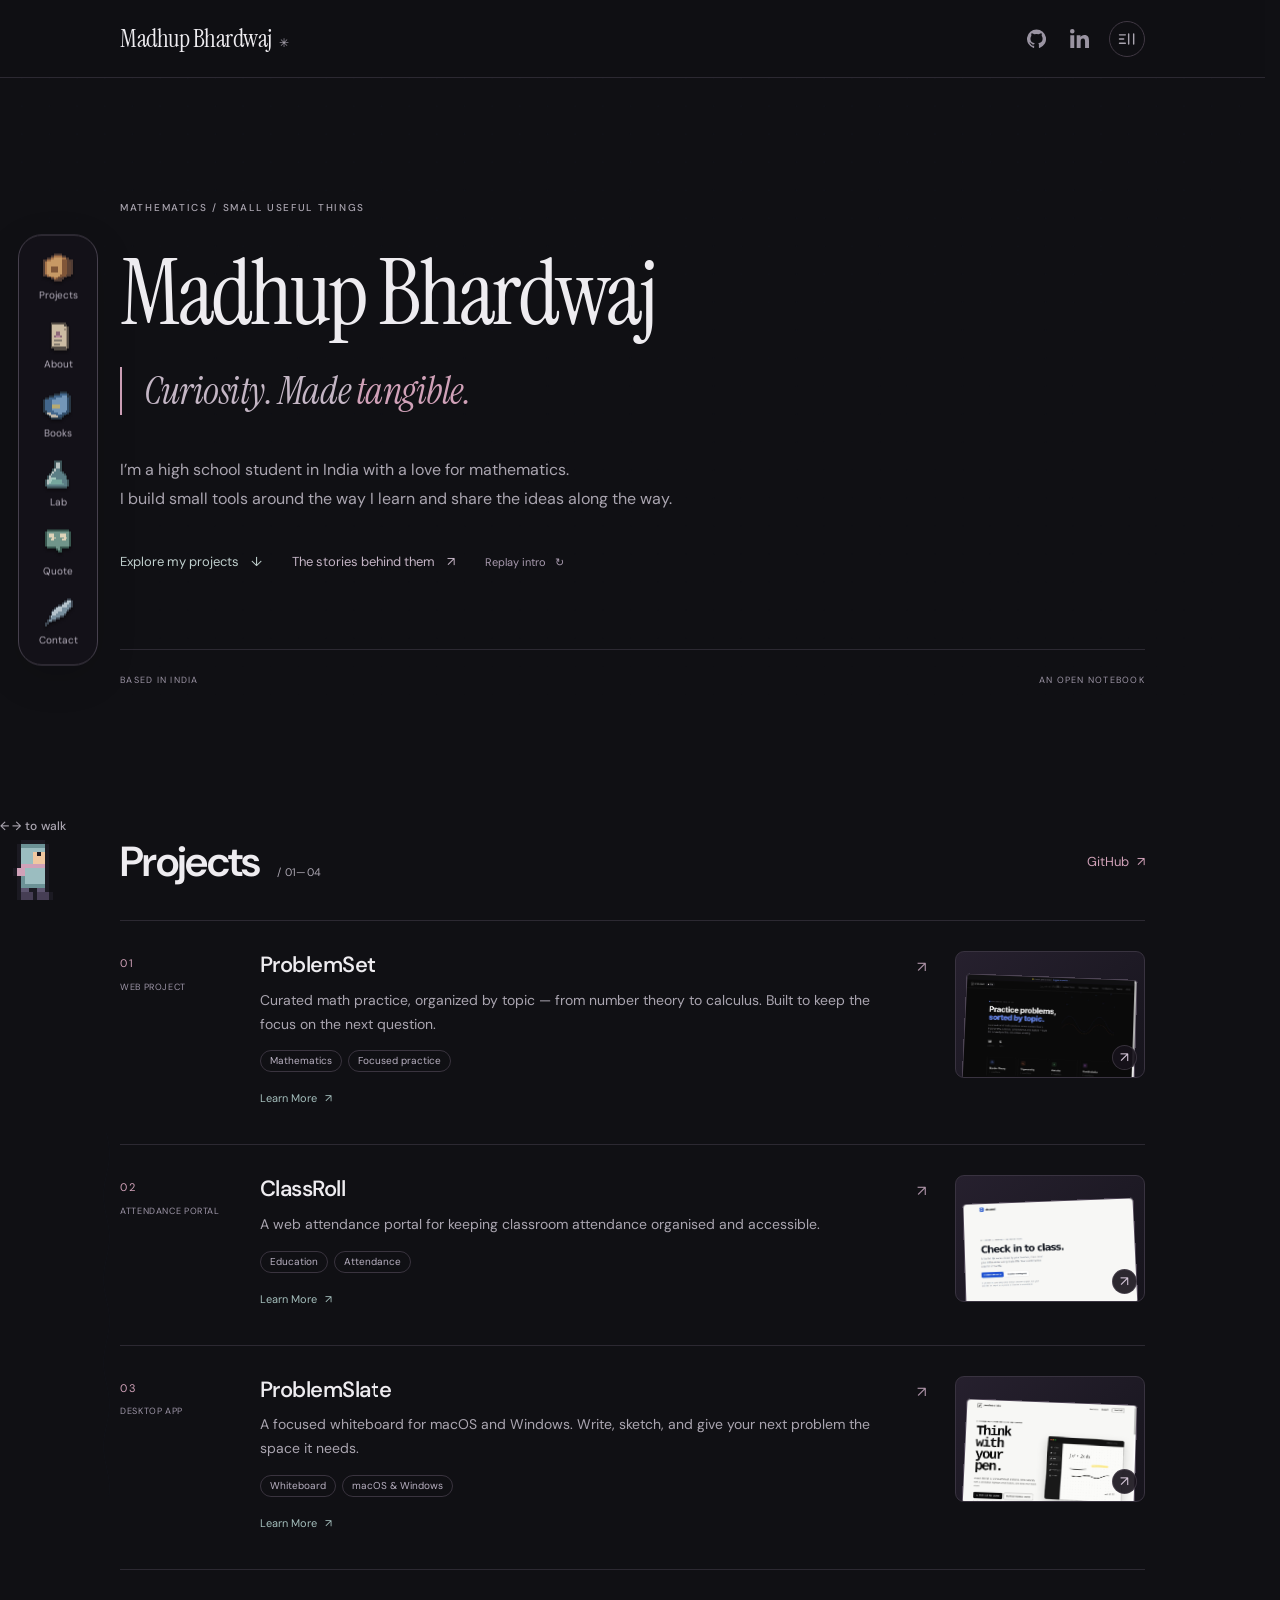
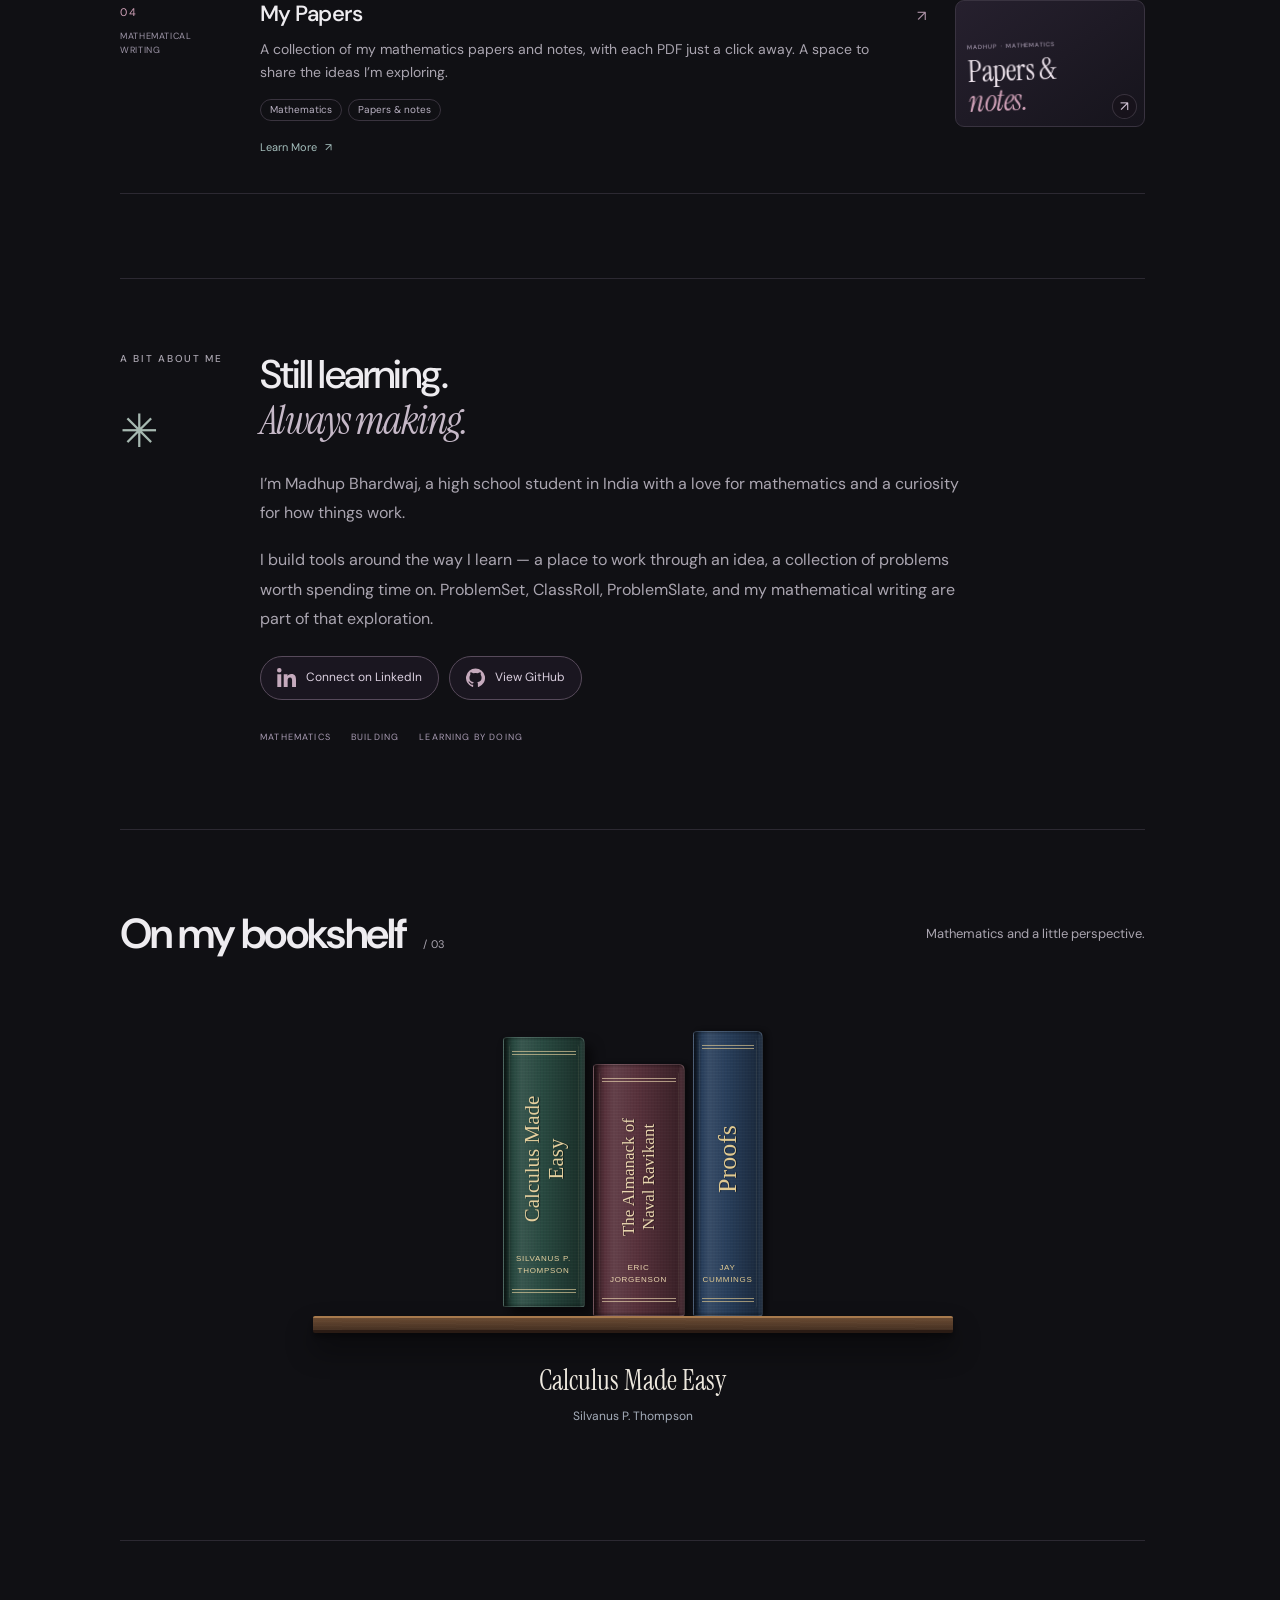
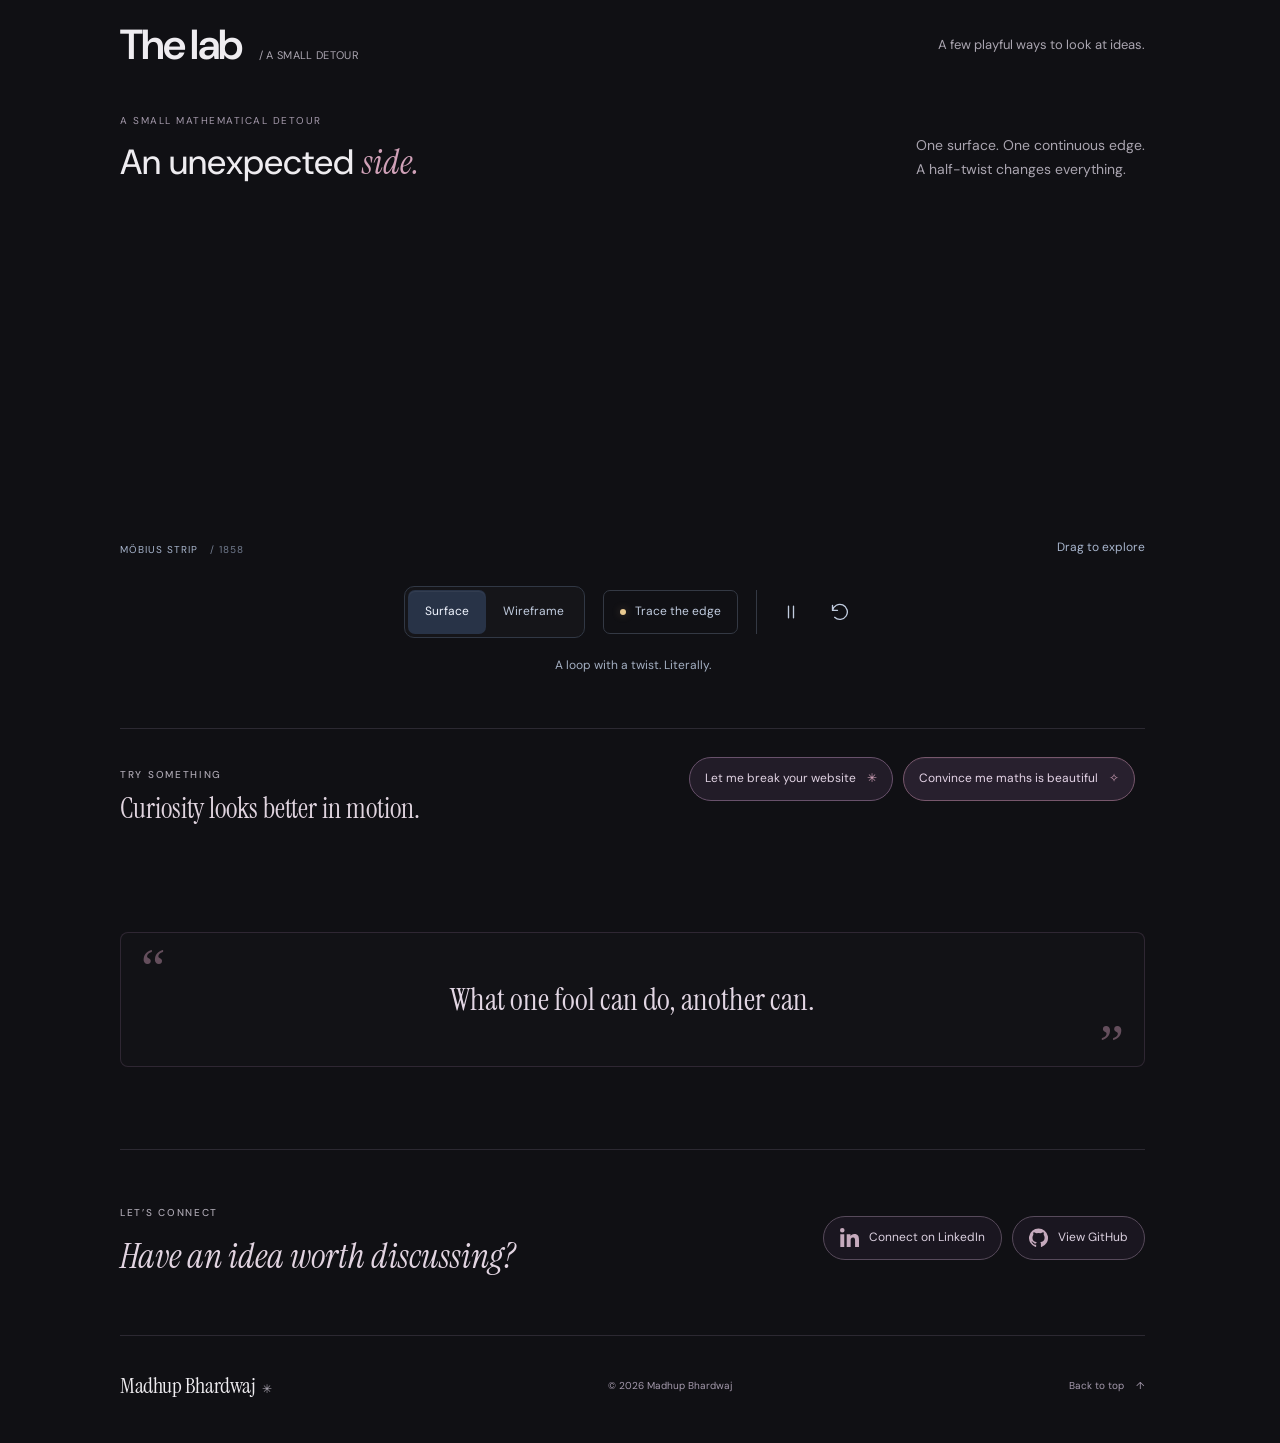
==== commit a4abd848: "Update project links and descriptions in index.html" ====
--- a/index.html
+++ b/index.html
@@ -70,7 +70,7 @@
   <div class="section-head reveal"><h2 id="work-title">Projects<span> / 01—04</span></h2><a class="section-more" href="https://github.com/madhupbhardwaj" target="_blank" rel="noopener noreferrer">GitHub <span aria-hidden="true">↗</span></a></div>
   <article class="project project-row reveal">
     <div class="project-meta"><span class="project-index">01</span><span class="project-type">WEB PROJECT</span></div>
-    <div class="project-info"><div class="project-summary"><h3><a href="https://problemset.in" target="_blank" rel="noopener noreferrer">ProblemSet<span class="project-arrow" aria-hidden="true">↗</span></a></h3><p class="project-description">Curated math practice, organized by topic — from number theory to calculus. Built to keep the focus on the next question.</p></div><div class="tags"><span>Mathematics</span><span>Focused practice</span></div><a class="project-story-link" href="stories.html#problemset">Read the story <span aria-hidden="true">↗</span></a></div>
+    <div class="project-info"><div class="project-summary"><h3><a href="https://problemset.in" target="_blank" rel="noopener noreferrer">ProblemSet<span class="project-arrow" aria-hidden="true">↗</span></a></h3><p class="project-description">Curated math practice, organized by topic — from number theory to calculus. Built to keep the focus on the next question.</p></div><div class="tags"><span>Mathematics</span><span>Focused practice</span></div><a class="project-story-link" href="stories.html#problemset">Learn More <span aria-hidden="true">↗</span></a></div>
     <a class="project-visual set-visual" href="https://problemset.in" target="_blank" rel="noopener noreferrer" aria-label="Visit ProblemSet (opens in a new tab)">
       <div class="project-art"><img src="assets/problemset.jpg" alt="ProblemSet website with mathematics practice organized by topic" width="1348" height="926" loading="lazy"></div>
       <span class="preview-open" aria-hidden="true">↗</span>
@@ -78,7 +78,7 @@
   </article>
   <article class="project project-row reveal">
     <div class="project-meta"><span class="project-index">02</span><span class="project-type">ATTENDANCE PORTAL</span></div>
-    <div class="project-info"><div class="project-summary"><h3><a href="https://classroll-sigma.vercel.app/" target="_blank" rel="noopener noreferrer">ClassRoll<span class="project-arrow" aria-hidden="true">↗</span></a></h3><p class="project-description">A web attendance portal for keeping classroom attendance organised and accessible.</p></div><div class="tags"><span>Education</span><span>Attendance</span></div><a class="project-story-link" href="stories.html#classroll">Read the story <span aria-hidden="true">↗</span></a></div>
+    <div class="project-info"><div class="project-summary"><h3><a href="https://classroll-sigma.vercel.app/" target="_blank" rel="noopener noreferrer">ClassRoll<span class="project-arrow" aria-hidden="true">↗</span></a></h3><p class="project-description">A web attendance portal for keeping classroom attendance organised and accessible.</p></div><div class="tags"><span>Education</span><span>Attendance</span></div><a class="project-story-link" href="stories.html#classroll">Learn More <span aria-hidden="true">↗</span></a></div>
     <a class="project-visual classroll-visual" href="https://classroll-sigma.vercel.app/" target="_blank" rel="noopener noreferrer" aria-label="Visit ClassRoll (opens in a new tab)">
       <div class="project-art"><img src="assets/classroll.jpg" alt="ClassRoll homepage with its student check-in and teacher workspace options" width="1348" height="926" loading="lazy"></div>
       <span class="preview-open" aria-hidden="true">↗</span>
@@ -86,7 +86,7 @@
   </article>
   <article class="project project-row reveal">
     <div class="project-meta"><span class="project-index">03</span><span class="project-type">DESKTOP APP</span></div>
-    <div class="project-info"><div class="project-summary"><h3><a href="https://problemslate.vercel.app" target="_blank" rel="noopener noreferrer">ProblemSlate<span class="project-arrow" aria-hidden="true">↗</span></a></h3><p class="project-description">A focused whiteboard for macOS and Windows. Write, sketch, and give your next problem the space it needs.</p></div><div class="tags"><span>Whiteboard</span><span>macOS & Windows</span></div><a class="project-story-link" href="stories.html#problemslate">Read the story <span aria-hidden="true">↗</span></a></div>
+    <div class="project-info"><div class="project-summary"><h3><a href="https://problemslate.vercel.app" target="_blank" rel="noopener noreferrer">ProblemSlate<span class="project-arrow" aria-hidden="true">↗</span></a></h3><p class="project-description">A focused whiteboard for macOS and Windows. Write, sketch, and give your next problem the space it needs.</p></div><div class="tags"><span>Whiteboard</span><span>macOS & Windows</span></div><a class="project-story-link" href="stories.html#problemslate">Learn More <span aria-hidden="true">↗</span></a></div>
     <a class="project-visual slate-visual" href="https://problemslate.vercel.app" target="_blank" rel="noopener noreferrer" aria-label="Visit ProblemSlate (opens in a new tab)">
       <div class="project-art"><img src="assets/problemslate.jpg" alt="ProblemSlate website showing its focused whiteboard and drawing tools" width="1348" height="926" loading="lazy"></div>
       <span class="preview-open" aria-hidden="true">↗</span>
@@ -94,7 +94,7 @@
   </article>
   <article class="project project-row reveal">
     <div class="project-meta"><span class="project-index">04</span><span class="project-type">MATHEMATICAL WRITING</span></div>
-    <div class="project-info"><div class="project-summary"><h3><a href="https://mypapers-madhup.vercel.app" target="_blank" rel="noopener noreferrer">My Papers<span class="project-arrow" aria-hidden="true">↗</span></a></h3><p class="project-description">A collection of my mathematics papers and notes, with each PDF just a click away. A space to share the ideas I’m exploring.</p></div><div class="tags"><span>Mathematics</span><span>Papers &amp; notes</span></div><a class="project-story-link" href="stories.html#mypapers">Read the story <span aria-hidden="true">↗</span></a></div>
+    <div class="project-info"><div class="project-summary"><h3><a href="https://mypapers-madhup.vercel.app" target="_blank" rel="noopener noreferrer">My Papers<span class="project-arrow" aria-hidden="true">↗</span></a></h3><p class="project-description">A collection of my mathematics papers and notes, with each PDF just a click away. A space to share the ideas I’m exploring.</p></div><div class="tags"><span>Mathematics</span><span>Papers &amp; notes</span></div><a class="project-story-link" href="stories.html#mypapers">Learn More <span aria-hidden="true">↗</span></a></div>
     <a class="project-visual papers-visual" href="https://mypapers-madhup.vercel.app" target="_blank" rel="noopener noreferrer" aria-label="Visit My Papers (opens in a new tab)">
       <div class="papers-title"><span class="papers-kicker">MADHUP · MATHEMATICS</span><span class="papers-heading">Papers &amp;<br><em>notes.</em></span><span class="papers-subtitle">Proofs, ideas, and a little curiosity.</span></div>
       <span class="preview-open" aria-hidden="true">↗</span>
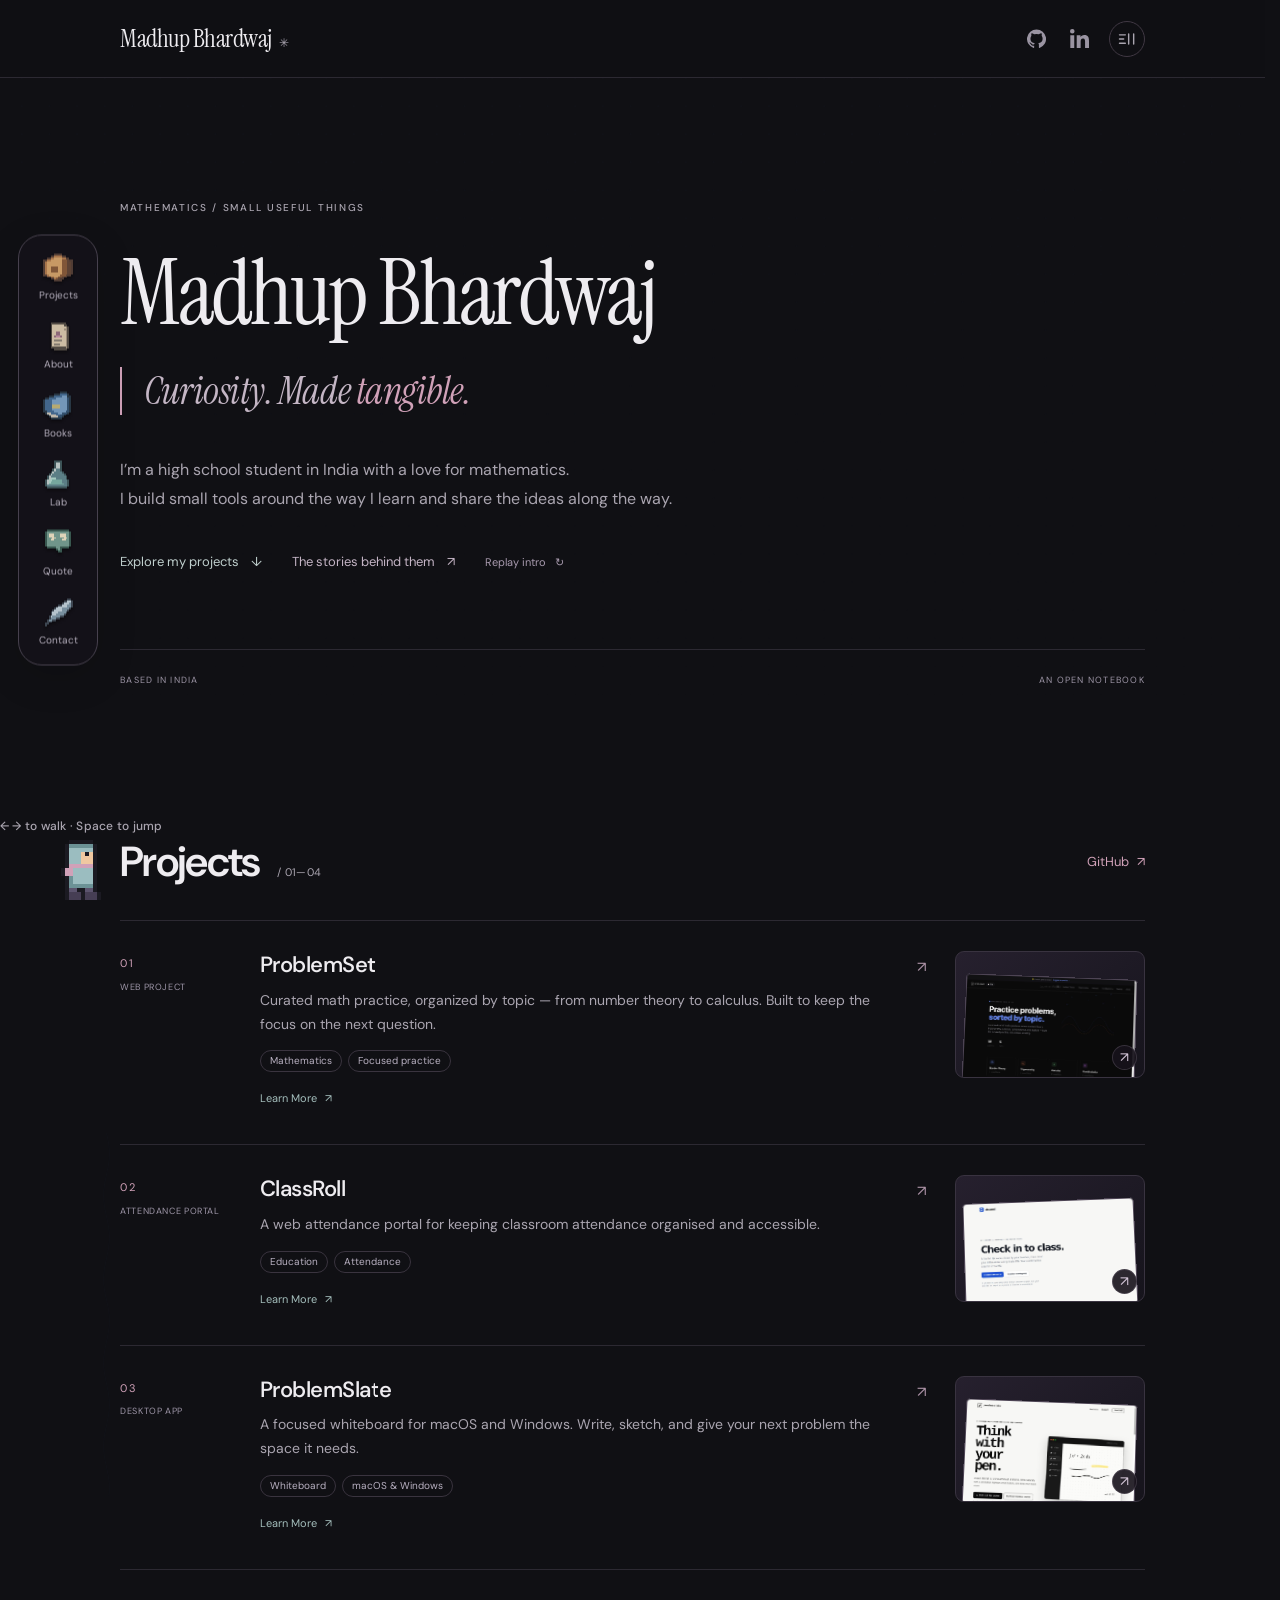
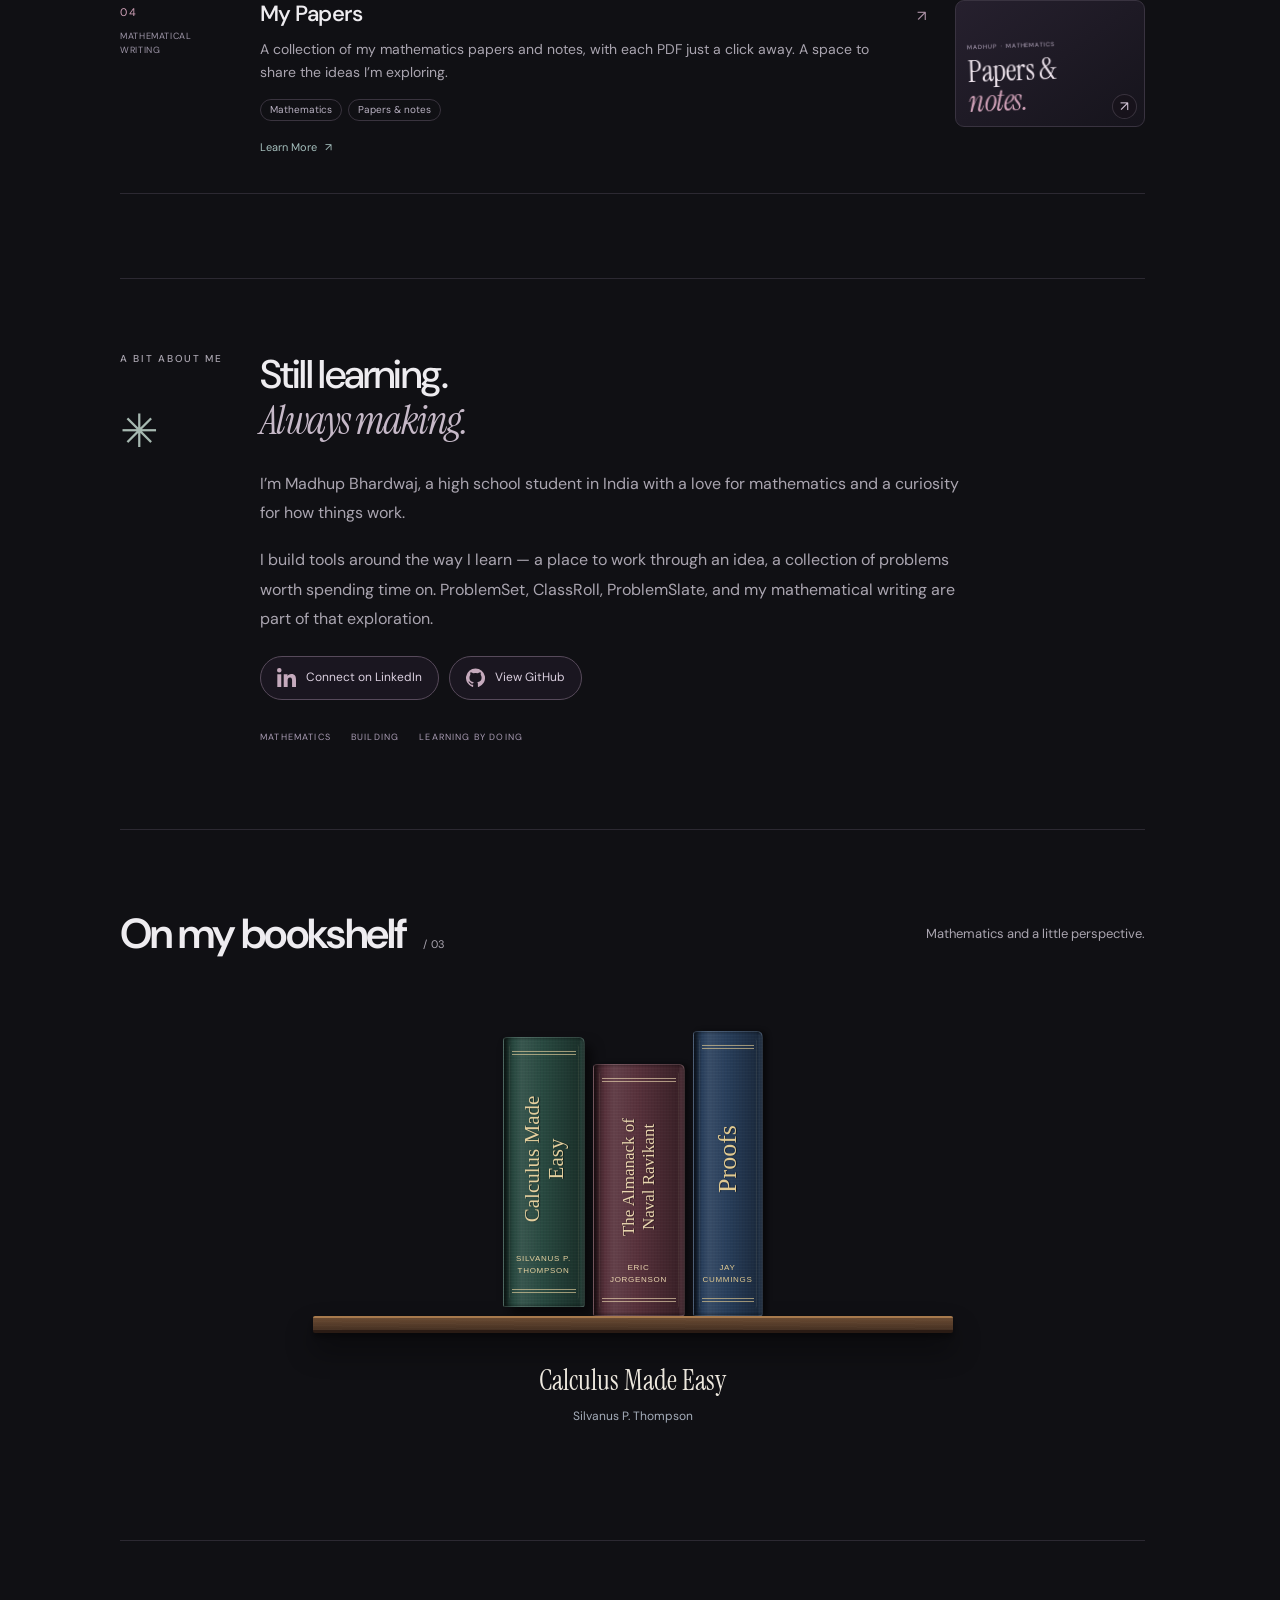
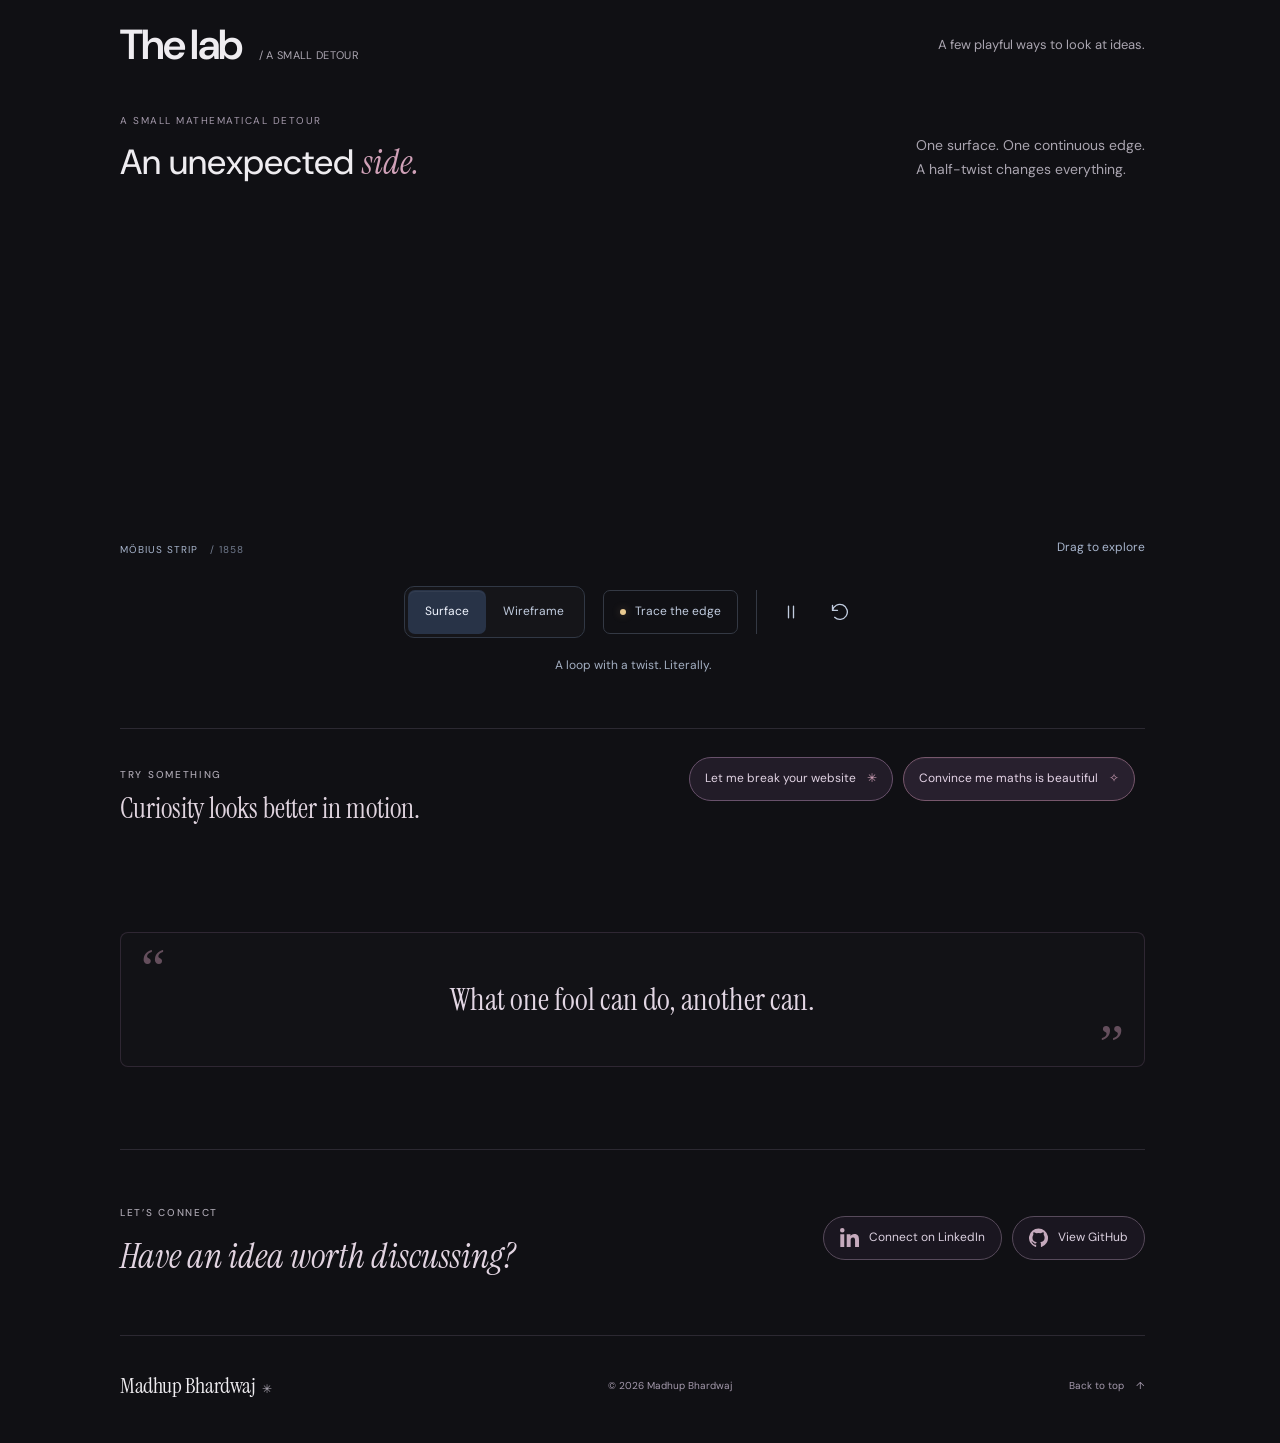
==== commit 8e4968fa: "Let the walker land on text and page elements within jump reach Text lines and visible blocks act as" ====
--- a/index.html
+++ b/index.html
@@ -14,7 +14,7 @@
   <link rel="stylesheet" href="style.css?v=boot-20261012"><script src="script.js?v=boot-20261012" defer></script>
   <script src="assets/mobius.js?v=mobius-trial-1" defer></script>
   <link rel="stylesheet" href="cursor.css?v=cursor-1"><script src="cursor.js?v=cursor-1" defer></script>
-  <link rel="stylesheet" href="hero.css?v=hero-1"><script src="hero.js?v=hero-1" defer></script>
+  <link rel="stylesheet" href="hero.css?v=hero-1"><script src="hero.js?v=hero-2" defer></script>
   <script>
   window.va = window.va || function () {
     (window.vaq = window.vaq || []).push(arguments);
--- a/hero.css
+++ b/hero.css
@@ -28,6 +28,7 @@
   image-rendering: pixelated;
 }
 .hero-sprite.is-walking { animation: hero-walk 0.6s steps(6) infinite; }
+.hero-sprite.is-jumping { animation: none; transform-origin: center bottom; scale: 0.9 1.15; }
 
 @keyframes hero-walk {
   from { background-position-x: 0; }
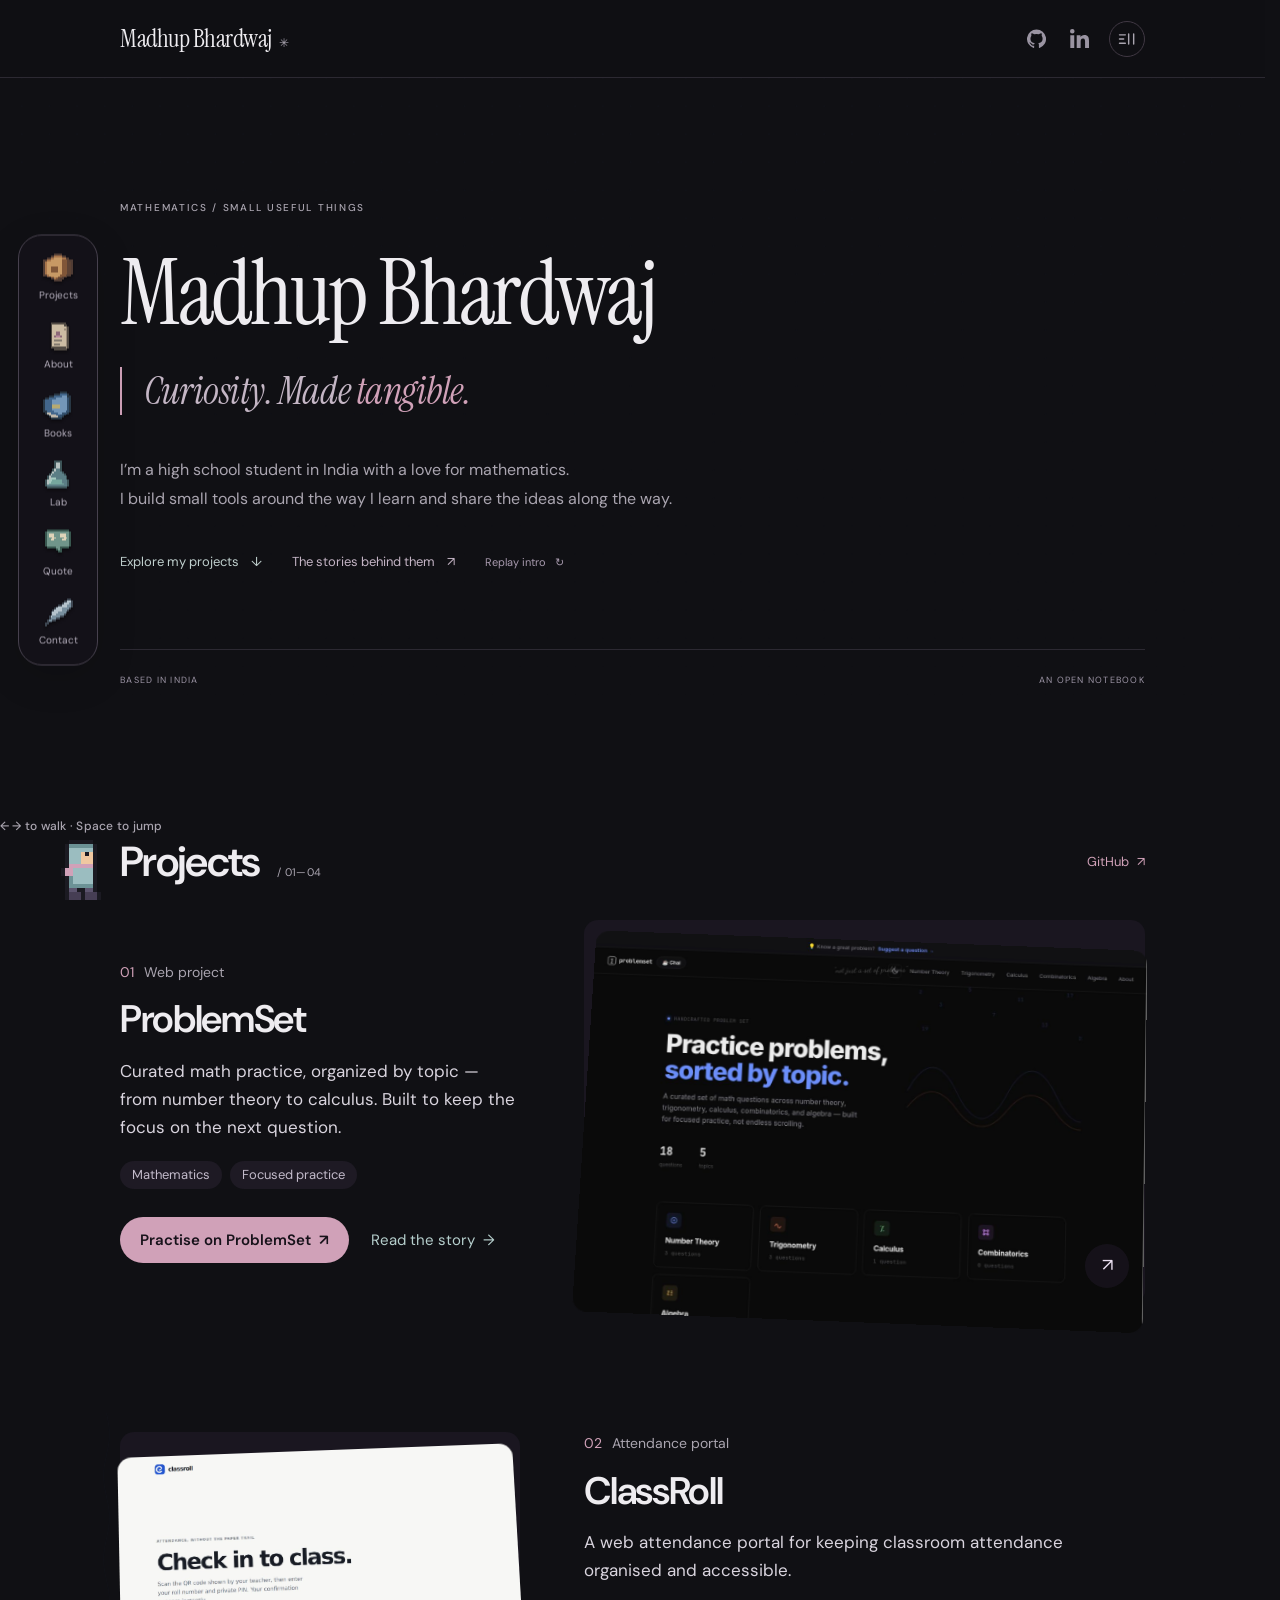
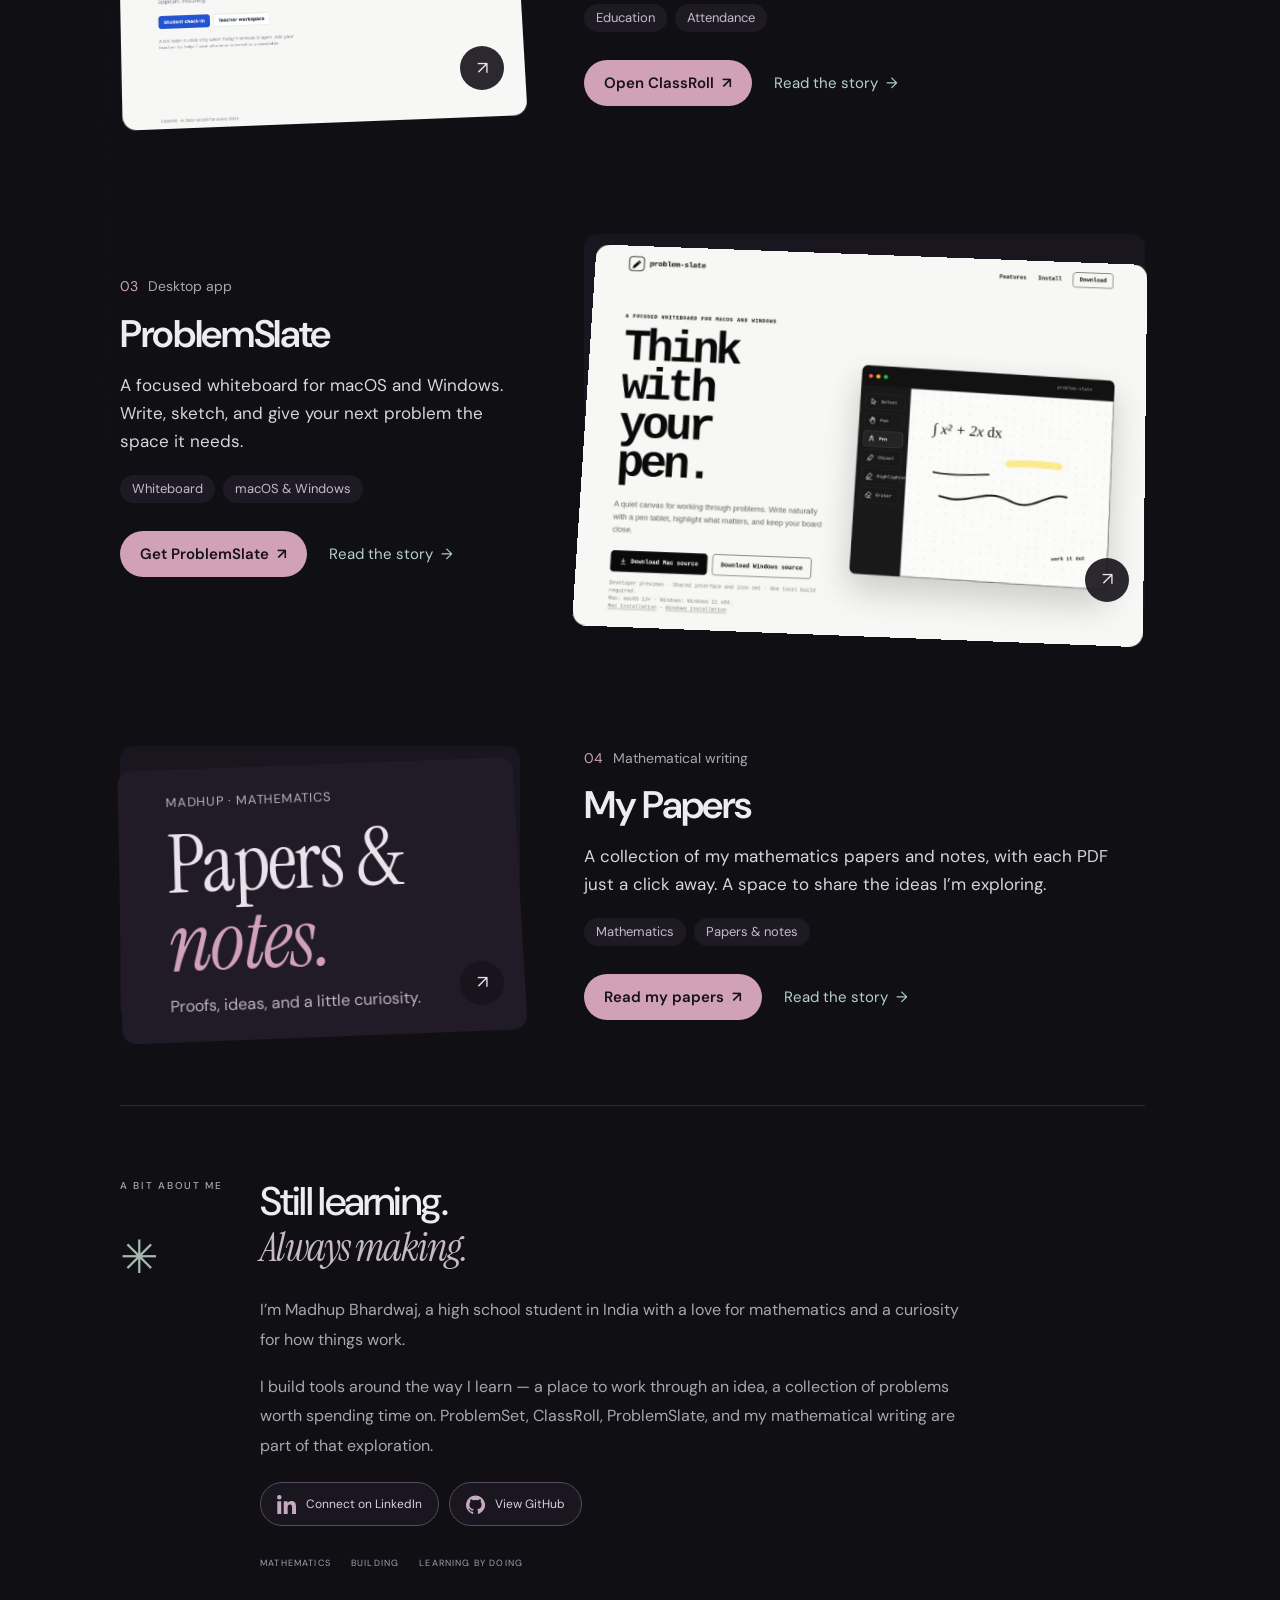
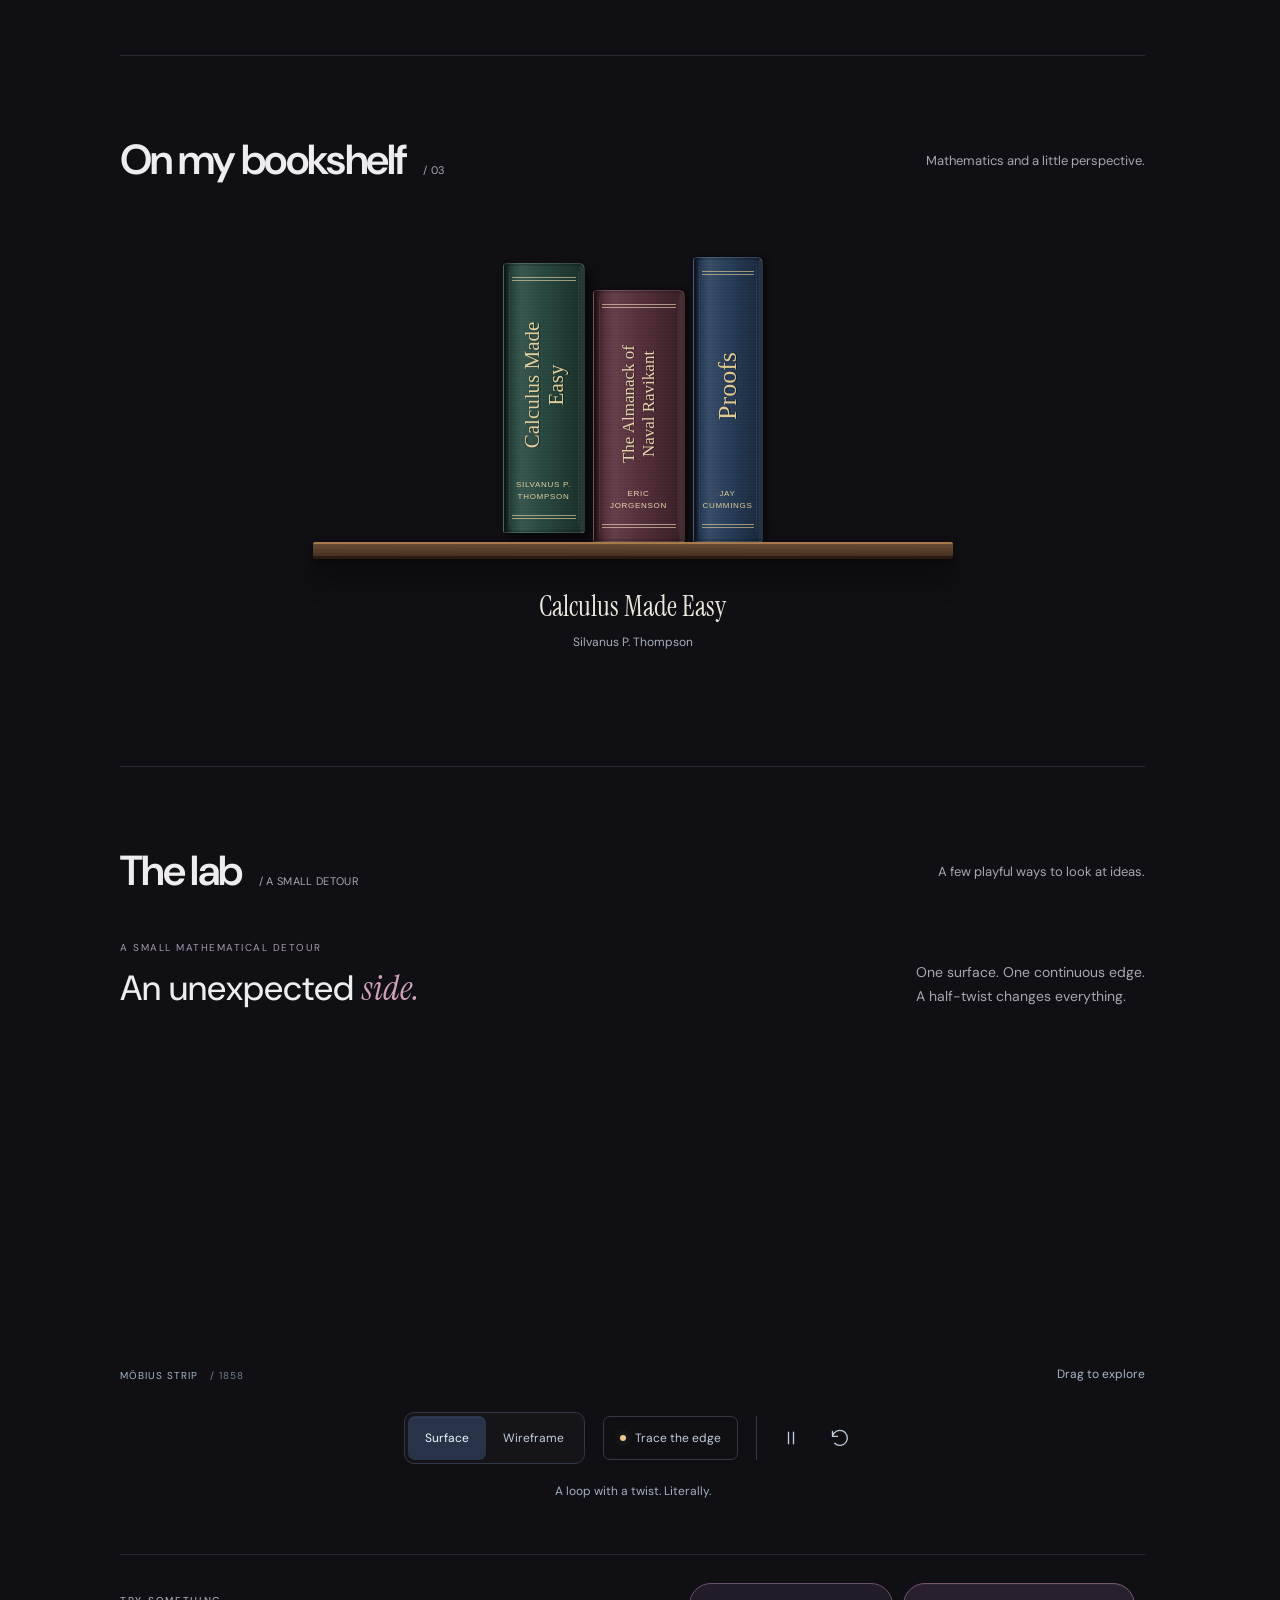
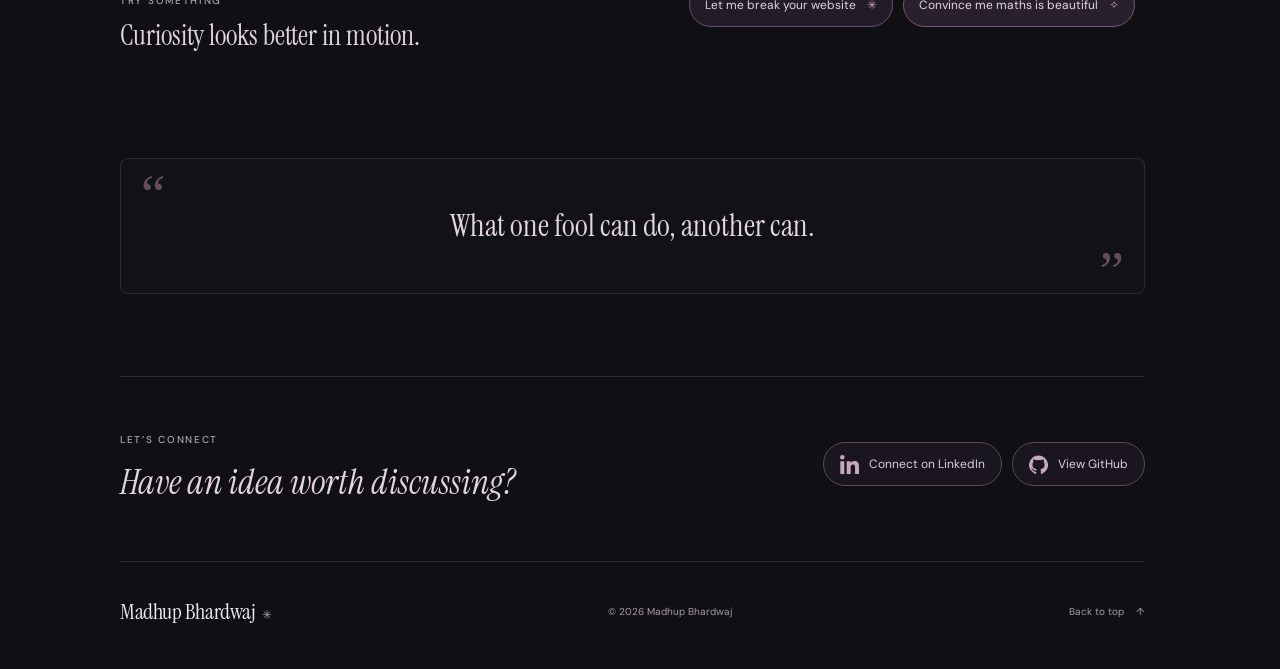
==== commit 8ef62da3: "Redesign the projects section Each project now shows a large screenshot beside its text, alternating" ====
--- a/index.html
+++ b/index.html
@@ -11,7 +11,7 @@
   (()=>{try{if(!sessionStorage.getItem('portfolio-boot-intro-v1')&&document.documentElement.dataset.reducedMotion!=='true'&&!location.hash){document.documentElement.classList.add('boot-pending');setTimeout(()=>document.documentElement.classList.remove('boot-pending'),3800)}}catch{}})();
   </script>
   <style>html.boot-pending body{visibility:hidden}</style>
-  <link rel="stylesheet" href="style.css?v=boot-20261012"><script src="script.js?v=boot-20261012" defer></script>
+  <link rel="stylesheet" href="style.css?v=projects-20261101"><script src="script.js?v=boot-20261012" defer></script>
   <script src="assets/mobius.js?v=mobius-trial-1" defer></script>
   <link rel="stylesheet" href="cursor.css?v=cursor-1"><script src="cursor.js?v=cursor-1" defer></script>
   <link rel="stylesheet" href="hero.css?v=hero-1"><script src="hero.js?v=hero-2" defer></script>
@@ -69,32 +69,52 @@
 <section id="work" class="work wrap" aria-labelledby="work-title">
   <div class="section-head reveal"><h2 id="work-title">Projects<span> / 01—04</span></h2><a class="section-more" href="https://github.com/madhupbhardwaj" target="_blank" rel="noopener noreferrer">GitHub <span aria-hidden="true">↗</span></a></div>
   <article class="project project-row reveal">
-    <div class="project-meta"><span class="project-index">01</span><span class="project-type">WEB PROJECT</span></div>
-    <div class="project-info"><div class="project-summary"><h3><a href="https://problemset.in" target="_blank" rel="noopener noreferrer">ProblemSet<span class="project-arrow" aria-hidden="true">↗</span></a></h3><p class="project-description">Curated math practice, organized by topic — from number theory to calculus. Built to keep the focus on the next question.</p></div><div class="tags"><span>Mathematics</span><span>Focused practice</span></div><a class="project-story-link" href="stories.html#problemset">Learn More <span aria-hidden="true">↗</span></a></div>
+    <div class="project-info">
+      <p class="project-meta"><span class="project-index">01</span> Web project</p>
+      <h3><a href="https://problemset.in" target="_blank" rel="noopener noreferrer">ProblemSet</a></h3>
+      <p class="project-description">Curated math practice, organized by topic — from number theory to calculus. Built to keep the focus on the next question.</p>
+      <div class="tags"><span>Mathematics</span><span>Focused practice</span></div>
+      <div class="project-actions"><a class="project-cta" href="https://problemset.in" target="_blank" rel="noopener noreferrer">Practise on ProblemSet <span aria-hidden="true">↗</span></a><a class="project-story-link" href="stories.html#problemset" aria-label="Read the story behind ProblemSet">Read the story <span aria-hidden="true">→</span></a></div>
+    </div>
     <a class="project-visual set-visual" href="https://problemset.in" target="_blank" rel="noopener noreferrer" aria-label="Visit ProblemSet (opens in a new tab)">
       <div class="project-art"><img src="assets/problemset.jpg" alt="ProblemSet website with mathematics practice organized by topic" width="1348" height="926" loading="lazy"></div>
       <span class="preview-open" aria-hidden="true">↗</span>
     </a>
   </article>
   <article class="project project-row reveal">
-    <div class="project-meta"><span class="project-index">02</span><span class="project-type">ATTENDANCE PORTAL</span></div>
-    <div class="project-info"><div class="project-summary"><h3><a href="https://classroll-sigma.vercel.app/" target="_blank" rel="noopener noreferrer">ClassRoll<span class="project-arrow" aria-hidden="true">↗</span></a></h3><p class="project-description">A web attendance portal for keeping classroom attendance organised and accessible.</p></div><div class="tags"><span>Education</span><span>Attendance</span></div><a class="project-story-link" href="stories.html#classroll">Learn More <span aria-hidden="true">↗</span></a></div>
+    <div class="project-info">
+      <p class="project-meta"><span class="project-index">02</span> Attendance portal</p>
+      <h3><a href="https://classroll-sigma.vercel.app/" target="_blank" rel="noopener noreferrer">ClassRoll</a></h3>
+      <p class="project-description">A web attendance portal for keeping classroom attendance organised and accessible.</p>
+      <div class="tags"><span>Education</span><span>Attendance</span></div>
+      <div class="project-actions"><a class="project-cta" href="https://classroll-sigma.vercel.app/" target="_blank" rel="noopener noreferrer">Open ClassRoll <span aria-hidden="true">↗</span></a><a class="project-story-link" href="stories.html#classroll" aria-label="Read the story behind ClassRoll">Read the story <span aria-hidden="true">→</span></a></div>
+    </div>
     <a class="project-visual classroll-visual" href="https://classroll-sigma.vercel.app/" target="_blank" rel="noopener noreferrer" aria-label="Visit ClassRoll (opens in a new tab)">
       <div class="project-art"><img src="assets/classroll.jpg" alt="ClassRoll homepage with its student check-in and teacher workspace options" width="1348" height="926" loading="lazy"></div>
       <span class="preview-open" aria-hidden="true">↗</span>
     </a>
   </article>
   <article class="project project-row reveal">
-    <div class="project-meta"><span class="project-index">03</span><span class="project-type">DESKTOP APP</span></div>
-    <div class="project-info"><div class="project-summary"><h3><a href="https://problemslate.vercel.app" target="_blank" rel="noopener noreferrer">ProblemSlate<span class="project-arrow" aria-hidden="true">↗</span></a></h3><p class="project-description">A focused whiteboard for macOS and Windows. Write, sketch, and give your next problem the space it needs.</p></div><div class="tags"><span>Whiteboard</span><span>macOS & Windows</span></div><a class="project-story-link" href="stories.html#problemslate">Learn More <span aria-hidden="true">↗</span></a></div>
+    <div class="project-info">
+      <p class="project-meta"><span class="project-index">03</span> Desktop app</p>
+      <h3><a href="https://problemslate.vercel.app" target="_blank" rel="noopener noreferrer">ProblemSlate</a></h3>
+      <p class="project-description">A focused whiteboard for macOS and Windows. Write, sketch, and give your next problem the space it needs.</p>
+      <div class="tags"><span>Whiteboard</span><span>macOS & Windows</span></div>
+      <div class="project-actions"><a class="project-cta" href="https://problemslate.vercel.app" target="_blank" rel="noopener noreferrer">Get ProblemSlate <span aria-hidden="true">↗</span></a><a class="project-story-link" href="stories.html#problemslate" aria-label="Read the story behind ProblemSlate">Read the story <span aria-hidden="true">→</span></a></div>
+    </div>
     <a class="project-visual slate-visual" href="https://problemslate.vercel.app" target="_blank" rel="noopener noreferrer" aria-label="Visit ProblemSlate (opens in a new tab)">
       <div class="project-art"><img src="assets/problemslate.jpg" alt="ProblemSlate website showing its focused whiteboard and drawing tools" width="1348" height="926" loading="lazy"></div>
       <span class="preview-open" aria-hidden="true">↗</span>
     </a>
   </article>
   <article class="project project-row reveal">
-    <div class="project-meta"><span class="project-index">04</span><span class="project-type">MATHEMATICAL WRITING</span></div>
-    <div class="project-info"><div class="project-summary"><h3><a href="https://mypapers-madhup.vercel.app" target="_blank" rel="noopener noreferrer">My Papers<span class="project-arrow" aria-hidden="true">↗</span></a></h3><p class="project-description">A collection of my mathematics papers and notes, with each PDF just a click away. A space to share the ideas I’m exploring.</p></div><div class="tags"><span>Mathematics</span><span>Papers &amp; notes</span></div><a class="project-story-link" href="stories.html#mypapers">Learn More <span aria-hidden="true">↗</span></a></div>
+    <div class="project-info">
+      <p class="project-meta"><span class="project-index">04</span> Mathematical writing</p>
+      <h3><a href="https://mypapers-madhup.vercel.app" target="_blank" rel="noopener noreferrer">My Papers</a></h3>
+      <p class="project-description">A collection of my mathematics papers and notes, with each PDF just a click away. A space to share the ideas I’m exploring.</p>
+      <div class="tags"><span>Mathematics</span><span>Papers &amp; notes</span></div>
+      <div class="project-actions"><a class="project-cta" href="https://mypapers-madhup.vercel.app" target="_blank" rel="noopener noreferrer">Read my papers <span aria-hidden="true">↗</span></a><a class="project-story-link" href="stories.html#mypapers" aria-label="Read the story behind My Papers">Read the story <span aria-hidden="true">→</span></a></div>
+    </div>
     <a class="project-visual papers-visual" href="https://mypapers-madhup.vercel.app" target="_blank" rel="noopener noreferrer" aria-label="Visit My Papers (opens in a new tab)">
       <div class="papers-title"><span class="papers-kicker">MADHUP · MATHEMATICS</span><span class="papers-heading">Papers &amp;<br><em>notes.</em></span><span class="papers-subtitle">Proofs, ideas, and a little curiosity.</span></div>
       <span class="preview-open" aria-hidden="true">↗</span>
--- a/style.css
+++ b/style.css
@@ -117,18 +117,36 @@
 .hero{position:relative;isolation:isolate;padding-top:122px;padding-bottom:62px;min-height:660px}.hero>.eyebrow{margin:0 0 28px}.hero-name{font-family:var(--serif);font-size:clamp(65px,7.1vw,100px);font-weight:400;line-height:1.06;letter-spacing:-.032em;margin:0 0 26px}.hero-statement{position:relative;font-family:var(--serif);font-size:clamp(29px,3vw,40px);font-style:italic;font-weight:400;line-height:1.25;letter-spacing:-.012em;color:#c4b6c5;border-left:2px solid var(--pink);padding-left:22px;margin:0;max-width:780px;translate:var(--headline-x,0px) var(--headline-y,0px)}.hero-statement .serif{color:var(--pink)}.hero-bottom{margin-top:40px}.hero-bottom p{font-size:16px;line-height:1.85;color:var(--muted);max-width:700px;margin:0}.hero-actions{display:flex;align-items:center;flex-wrap:wrap;gap:30px;margin-top:26px}.hero-work-link,.hero-story-link{display:inline-flex;align-items:center;gap:12px;min-height:44px;font-size:13px;color:#c0d0ce}.hero-story-link{color:#c4b4c5}.hero-work-link:hover,.hero-story-link:hover{color:var(--fg)}.hero-foot{display:flex;justify-content:space-between;gap:20px;border-top:1px solid var(--line);padding-top:23px;margin-top:65px;font-size:9px;letter-spacing:.14em;color:#9d95a6}
 #dot-grid{position:absolute;inset:0 0 auto;width:100%;pointer-events:none;z-index:-1;opacity:.17}.intro{animation:enter .7s ease-out both}.intro:nth-child(3){animation-delay:.08s}.intro:nth-child(4){animation-delay:.16s}@keyframes enter{from{opacity:0;transform:translateY(12px)}to{opacity:1;transform:none}}.headline-pieces{position:absolute;inset:0;pointer-events:none}.headline-piece{position:absolute;display:block;white-space:pre;transform-origin:center;transition:transform .8s cubic-bezier(.22,.75,.25,1)}.headline-active .headline-source{opacity:0}.headline-broken .headline-piece{transform:translate(var(--scatter-x),var(--scatter-y)) rotate(var(--scatter-angle))}
 .section-head{display:flex;align-items:center;justify-content:space-between;gap:24px;margin-bottom:34px}.section-head h2{font-size:42px;font-weight:600;letter-spacing:-.04em;line-height:1.15;margin:0}.section-head h2 span{font-size:11px;font-weight:400;letter-spacing:.03em;color:var(--muted);margin-left:14px}.section-head p{font-size:13px;color:var(--muted);margin:0}.section-more{color:var(--pink);font-size:13px;display:inline-flex;align-items:center;gap:8px;min-height:44px}.section-more:hover{color:var(--fg)}
-.work{position:relative;display:block;padding:88px 0 84px}.project-row{display:grid;grid-template-columns:110px minmax(0,1fr) 190px;column-gap:30px;align-items:start;border-top:1px solid var(--line);padding:30px 0;margin:0;min-width:0}.project-row:last-of-type{border-bottom:1px solid var(--line)}.project-meta{padding-top:4px;font-size:10px;line-height:1.6;color:#9e96a8;display:flex;flex-direction:column;gap:7px}.project-index{color:var(--pink);font-size:11px;letter-spacing:.15em}.project-type{font-size:9px;letter-spacing:.07em;max-width:105px}.project-info{min-width:0;padding:0;display:block}.project-summary{min-width:0}.project-info h3{margin:0 0 9px;font-size:22px;font-weight:550;line-height:1.3;letter-spacing:-.025em}.project-info h3 a{display:flex;align-items:baseline;justify-content:space-between;gap:16px}.project-arrow{font-size:15px;font-weight:400;color:#ac92a6;transition:transform .2s}.project-info h3 a:hover{color:var(--pink)}.project-info h3 a:hover .project-arrow{transform:translate(2px,-2px)}.project-info .project-description{font-size:14px;color:var(--muted);line-height:1.7;margin:0;max-width:620px;overflow-wrap:anywhere}.tags{display:flex;flex-wrap:wrap;gap:6px;margin-top:14px}.tags span{border:1px solid #3a343f;border-radius:20px;padding:3px 9px;color:#b9b1c2;font-size:10px;line-height:1.4}.project-story-link{display:inline-flex;align-items:center;gap:8px;min-height:32px;margin-top:10px;font-size:11px;color:#a4bebc}.project-story-link:hover{color:#e8d4e1}
-.project-visual{display:block;position:relative;overflow:hidden;width:100%;aspect-ratio:1.5;border:1px solid #393340;border-radius:9px;background:linear-gradient(145deg,#26202e,#16141c);isolation:isolate;transition:border-color .25s,box-shadow .25s}.project-visual:hover{border-color:#978496;box-shadow:0 9px 25px #0003}.project-art{position:absolute;inset:8px;overflow:hidden;border:1px solid #4d4454;border-radius:4px;background:#16141c;transform:perspective(1300px) rotateX(2deg)}.project-art img{display:block;width:100%;height:100%;object-fit:cover;object-position:top}.preview-open{position:absolute;right:7px;bottom:7px;width:25px;height:25px;border:1px solid #bfb0c333;border-radius:50%;background:#18131ce8;display:grid;place-items:center;color:#d6c8da;font-size:14px;z-index:2}.papers-title{position:absolute;inset:15px;display:flex;flex-direction:column;justify-content:center}.papers-kicker{font-size:6px;letter-spacing:.16em;color:#baacc3}.papers-heading{font-family:var(--serif);font-size:35px;line-height:1;margin:7px 0;color:#ece2eb;letter-spacing:-.015em}.papers-heading em{font-weight:400;color:var(--pink)}.papers-subtitle{font-size:7px;line-height:1.4;color:#c0b2c5}
+.work{position:relative;display:block;padding:88px 0 84px}
+/* Projects: large screenshot beside the text, alternating sides, separated by space instead of rules. */
+.project-row{display:grid;grid-template-columns:minmax(0,5fr) minmax(0,7fr);gap:64px;align-items:center;margin:0 0 128px;min-width:0}.project-row:last-of-type{margin-bottom:0}.project-row:nth-of-type(even) .project-info{order:2}
+.project-info{min-width:0}.project-meta{margin:0 0 14px;font-size:14px;color:var(--muted)}.project-index{color:var(--pink);font-variant-numeric:tabular-nums;margin-right:6px}
+.project-info h3{margin:0 0 16px;font-size:clamp(30px,3vw,40px);font-weight:600;line-height:1.1;letter-spacing:-.035em}.project-info h3 a:hover{color:var(--pink)}
+.project-description{font-size:17px;line-height:1.65;color:#d9d4de;margin:0;max-width:44ch;overflow-wrap:anywhere}
+.tags{display:flex;flex-wrap:wrap;gap:8px;margin-top:20px}.tags span{border-radius:20px;padding:5px 12px;background:#1e1a24;color:#c3bbcb;font-size:13px;line-height:1.4}
+.project-actions{display:flex;flex-wrap:wrap;align-items:center;gap:10px 22px;margin-top:28px}
+.project-cta{display:inline-flex;align-items:center;gap:8px;min-height:46px;padding:0 20px;border-radius:999px;background:var(--pink);color:#17121a;font-size:15px;font-weight:600;transition:background .2s,translate .2s}.project-cta:hover{background:#e6bfd2;translate:0 -2px}.project-cta:active{translate:0 0}
+.project-story-link{display:inline-flex;align-items:center;gap:8px;min-height:44px;font-size:15px;color:#b6cfcd}.project-story-link span{transition:translate .2s}.project-story-link:hover{color:var(--fg)}.project-story-link:hover span{translate:3px 0}
+.project-cta:focus-visible,.project-story-link:focus-visible,.project-visual:focus-visible{outline:2px solid var(--pink);outline-offset:4px}
+.project-visual{display:block;position:relative;width:100%;aspect-ratio:1.46;border-radius:14px;background:#1a1620;isolation:isolate}
+.project-art{position:absolute;inset:0;overflow:hidden;border-radius:14px;background:#16141c;transform:perspective(1300px) rotateX(2deg)}.project-art img{display:block;width:100%;height:100%;object-fit:cover;object-position:top}.set-visual img,.slate-visual img{width:101.2%;max-width:none;object-position:left top}/* crop the scrollbar captured in these screenshots */
+.preview-open{position:absolute;right:16px;bottom:16px;width:44px;height:44px;border-radius:50%;background:#18131ce8;display:grid;place-items:center;color:#eadff0;font-size:18px;z-index:2;transition:background .2s,color .2s}.project-visual:hover .preview-open{background:var(--pink);color:#17121a}
+.papers-title{position:absolute;inset:0;padding:clamp(24px,4vw,48px);display:flex;flex-direction:column;justify-content:center;border-radius:14px;background:#211b27}
+.papers-kicker{font-size:13px;letter-spacing:.06em;color:#baacc3}.papers-heading{font-family:var(--serif);font-size:clamp(52px,6.4vw,88px);line-height:.95;margin:14px 0;color:#ece2eb;letter-spacing:-.02em}.papers-heading em{font-weight:400;color:var(--pink)}.papers-subtitle{font-size:16px;line-height:1.4;color:#c0b2c5}
+@media(max-width:1100px){.project-row{gap:40px;margin-bottom:104px}}
+@media(max-width:900px){.project-row{grid-template-columns:minmax(0,1fr);gap:28px;margin-bottom:88px}.project-row:nth-of-type(even) .project-info{order:0}.project-description{max-width:60ch}}
+@media(max-width:600px){.project-row{margin-bottom:72px}.project-meta{font-size:13px}.project-description{font-size:16px}.project-visual,.project-art,.papers-title{border-radius:10px}.preview-open{right:10px;bottom:10px;width:38px;height:38px;font-size:16px}.papers-heading{font-size:clamp(44px,13vw,60px)}.papers-subtitle{font-size:14px}}
+
 .about{border-top:1px solid var(--line);padding:72px 0 84px;display:grid;grid-template-columns:110px minmax(0,1fr);gap:30px}.about-label{display:flex;align-items:flex-start;flex-direction:column;gap:40px}.asterisk{font-size:46px;color:#a7b9b1;line-height:1;transition:transform .7s}.about-label:hover .asterisk{transform:rotate(90deg)}.about-content{max-width:700px}.about h2{font-size:40px;font-weight:500;letter-spacing:-.04em;line-height:1.16;margin:0 0 25px}.about h2 .serif{color:#c6b9c8}.about p{font-size:16px;line-height:1.85;color:var(--muted);margin:0 0 17px}.social-links,.closing-links{display:flex;flex-wrap:wrap;gap:10px;margin-top:22px}.linkedin-button{display:inline-flex;align-items:center;justify-content:center;gap:10px;min-height:44px;padding:10px 16px;border:1px solid #574a5b;border-radius:26px;background:#201b25b3;color:#dbd0e0;font-size:12px;line-height:1.4;transition:background .2s,border-color .2s}.linkedin-button svg{flex-shrink:0;color:#c5aabd}.linkedin-button:hover{background:#322636;border-color:#bc91ac}.interests{display:flex;flex-wrap:wrap;gap:20px;color:#a99cb4;font-size:9px;letter-spacing:.13em;margin-top:30px}
 .bookshelf{border-top:1px solid var(--line);padding:80px 0 72px}.lab{border-top:1px solid var(--line);padding:80px 0 40px}.lab .mobius{width:100%;margin:26px 0 0;padding-top:10px}.lab .mobius h2{font-size:35px}.lab .mobius h2 em{color:var(--pink)}.lab .mobius-description{color:var(--muted)}.lab .mobius-eyebrow{color:#a59aac}.lab .mobius-stage{height:380px}.lab .mobius{border-color:var(--line)}.lab-prompts{display:flex;justify-content:space-between;align-items:center;gap:24px;padding:28px 0 38px}.lab-prompts p{font-family:var(--serif);font-size:28px;color:#e0d4df;line-height:1.2;margin:6px 0 0}.break-control{display:flex;flex-wrap:wrap;gap:10px;align-items:center;max-width:525px}.break-button{min-height:44px;padding:10px 15px;border:1px solid #68516b;border-radius:25px;background:#221c28;color:#e0d2e2;font-size:12px;cursor:pointer;transition:background .2s,border-color .2s}.break-button:hover{background:#3a2941;border-color:#d0a1b8}.break-button span{margin-left:8px;color:var(--pink)}.break-status{flex-basis:100%;font-size:11px;color:#b4a7be;min-height:18px}
 .quote-card{position:relative;display:block;padding:45px 65px;margin-top:25px;margin-bottom:82px;border:1px solid #6a536c55;border-radius:8px;background:#ffffff03;-webkit-backdrop-filter:blur(12px);backdrop-filter:blur(12px)}.quote-card[data-enabled="false"]{display:none}.quote-card blockquote{margin:0;text-align:center}.quote-card blockquote p{font-family:var(--serif);font-size:31px;font-weight:400;line-height:1.4;color:#e2d6e3;margin:0;overflow-wrap:anywhere}.quote-symbol{position:absolute;left:20px;top:8px;font-family:Georgia,serif;font-size:55px;line-height:1;color:#c393ae77}.quote-symbol-end{left:auto;top:auto;right:20px;bottom:-5px}
 .closing{display:flex;align-items:center;justify-content:space-between;gap:30px;border-top:1px solid var(--line);padding:48px 0 58px}.closing p{font-family:var(--serif);font-style:italic;font-size:35px;line-height:1.2;margin:10px 0 0;color:#e2d4e1}.closing-links{margin-top:0}.footer{display:flex;align-items:center;justify-content:space-between;gap:24px;flex-wrap:wrap;border-top:1px solid var(--line);padding:28px 0 35px}.footer .wordmark{font-size:22px}.footer>span,.back-top{font-size:10px;color:#a59aad}.back-top{display:inline-flex;align-items:center;gap:12px;min-height:44px}.back-top:hover{color:var(--pink)}
 .js-motion .reveal{opacity:0;transform:translateY(16px);transition:opacity .65s ease,transform .65s cubic-bezier(.2,.7,.2,1)}.js-motion .reveal.visible{opacity:1;transform:none}
 .hero-statement.headline-active{translate:none}
-@media(max-width:1100px){.project-row{grid-template-columns:75px minmax(0,1fr) 155px;column-gap:22px}.about{grid-template-columns:75px minmax(0,1fr);gap:22px}.hero-name{font-size:75px}.hero-foot{margin-top:52px}.lab-prompts{flex-direction:column;align-items:flex-start}.break-control{max-width:none}}
-@media(max-width:900px){.wrap{width:calc(100% - 48px)}.editorial-page{padding-bottom:100px;padding-bottom:calc(100px + env(safe-area-inset-bottom))}.section-dock{left:50%;top:auto;bottom:12px;bottom:calc(12px + env(safe-area-inset-bottom));transform:translateX(-50%);width:min(410px,calc(100% - 24px));padding:6px;display:grid;grid-template-columns:repeat(var(--dock-count,6),minmax(0,1fr));gap:2px;border-radius:18px;background:#18131fee}.dock-link{min-height:54px;gap:4px;font-size:9px;padding:5px 0;border-radius:11px}.dock-icon{width:24px;height:24px}.dock-link:hover .dock-icon{transform:none}.hero{min-height:600px;padding-top:98px}.project-row{grid-template-columns:70px minmax(0,1fr) 175px;gap:22px}.header-social-link,.motion-toggle{width:44px;height:44px}.section-head h2{font-size:38px}}
+@media(max-width:1100px){.about{grid-template-columns:75px minmax(0,1fr);gap:22px}.hero-name{font-size:75px}.hero-foot{margin-top:52px}.lab-prompts{flex-direction:column;align-items:flex-start}.break-control{max-width:none}}
+@media(max-width:900px){.wrap{width:calc(100% - 48px)}.editorial-page{padding-bottom:100px;padding-bottom:calc(100px + env(safe-area-inset-bottom))}.section-dock{left:50%;top:auto;bottom:12px;bottom:calc(12px + env(safe-area-inset-bottom));transform:translateX(-50%);width:min(410px,calc(100% - 24px));padding:6px;display:grid;grid-template-columns:repeat(var(--dock-count,6),minmax(0,1fr));gap:2px;border-radius:18px;background:#18131fee}.dock-link{min-height:54px;gap:4px;font-size:9px;padding:5px 0;border-radius:11px}.dock-icon{width:24px;height:24px}.dock-link:hover .dock-icon{transform:none}.hero{min-height:600px;padding-top:98px}.header-social-link,.motion-toggle{width:44px;height:44px}.section-head h2{font-size:38px}}
 @media(max-width:600px){html{scroll-padding-top:85px}.wrap{width:calc(100% - 40px)}.header{height:68px}.header-inner{gap:12px}.header .wordmark{font-size:23px;white-space:normal;max-width:170px;line-height:1.05}.header .wordmark span{font-size:9px;margin-left:4px}.header-tools{gap:2px}.header-socials{gap:0}.header-social-link,.motion-toggle{width:40px;height:40px}.header-social-link svg{width:17px;height:17px}.hero{min-height:0;padding:78px 0 42px}.hero>.eyebrow{font-size:8px;letter-spacing:.12em;margin-bottom:23px}.hero-name{font-size:clamp(48px,13.3vw,78px);line-height:1.03;letter-spacing:-.025em;margin-bottom:25px}.hero-statement{font-size:29px;padding-left:14px;line-height:1.3}.hero-bottom{margin-top:28px}.hero-bottom p{font-size:14px;line-height:1.85}.desktop-break{display:none}.hero-actions{margin-top:17px;gap:12px;align-items:flex-start;flex-direction:column}.hero-work-link,.hero-story-link{font-size:12px;min-height:40px}.hero-foot{font-size:8px;letter-spacing:.08em;margin-top:36px;padding-top:19px}
- .section-head{margin-bottom:24px;gap:16px;flex-wrap:wrap}.section-head h2{font-size:34px}.section-head h2 span{font-size:9px;margin-left:9px}.section-head p{font-size:12px}.section-more{font-size:12px}.work{padding:55px 0 58px}.project-row{grid-template-columns:28px minmax(0,1fr);column-gap:14px;row-gap:19px;padding:27px 0}.project-meta{grid-column:1;grid-row:1;padding-top:4px}.project-type{display:none}.project-info{grid-column:2;grid-row:1}.project-info h3{font-size:21px}.project-info .project-description{font-size:13px;line-height:1.8}.project-story-link{min-height:44px;margin-top:8px}.tags{margin-top:13px}.tags span{font-size:9px}.project-visual{grid-column:2;grid-row:2;max-width:340px;aspect-ratio:1.65}.papers-title{inset:20px}.papers-kicker{font-size:8px}.papers-heading{font-size:47px}.papers-subtitle{font-size:9px}.preview-open{width:31px;height:31px;right:9px;bottom:9px}
+ .section-head{margin-bottom:24px;gap:16px;flex-wrap:wrap}.section-head h2{font-size:34px}.section-head h2 span{font-size:9px;margin-left:9px}.section-head p{font-size:12px}.section-more{font-size:12px}.work{padding:55px 0 58px}
  .about{display:block;padding:48px 0 58px}.about-label{flex-direction:row;justify-content:space-between;align-items:center;margin-bottom:23px;gap:16px}.asterisk{font-size:29px}.about h2{font-size:35px}.about p{font-size:14px}.social-links{margin-top:21px}.linkedin-button{font-size:11px;padding-inline:13px}.interests{gap:13px;font-size:8px;margin-top:25px}.bookshelf{padding:50px 0 35px}.lab{padding:50px 0 24px}.lab .mobius-heading{flex-direction:column;align-items:flex-start;gap:10px}.lab .mobius h2{font-size:31px}.lab .mobius-description{font-size:12px}.lab .mobius-stage{height:300px}.lab .mobius-object-label{font-size:8px}.lab .mobius-gesture{font-size:10px}.lab-prompts{gap:20px;padding:22px 0 24px}.lab-prompts p{font-size:25px}.break-control{gap:9px}.break-button{font-size:11px;padding-inline:13px}.break-status{font-size:10px}.quote-card{padding:43px 27px;margin:20px auto 50px}.quote-card blockquote p{font-size:26px}.quote-symbol{left:10px;font-size:43px}.quote-symbol-end{left:auto;right:10px}.closing{flex-direction:column;align-items:flex-start;gap:23px;padding:37px 0 40px}.closing p{font-size:31px}.footer{gap:12px;padding:24px 0 28px}.footer .wordmark{font-size:21px}.footer>span{font-size:9px}.header-back{font-size:11px}.stories-page .header-socials{display:none}
 }
 @media(min-width:901px) and (max-height:600px){.section-dock{padding-block:6px}.dock-link{min-height:52px;font-size:9px;gap:3px}.dock-icon{width:23px;height:23px}}
@@ -139,11 +157,7 @@
 .break-control .beauty-trigger{background:#28202e;border-color:#77576c;box-shadow:inset 0 1px 0 #ffffff08;color:#e5d4e7}.break-control .beauty-trigger:hover{background:#3d2a3e;border-color:#c393ae;box-shadow:0 5px 18px #0002}
 .beauty-dialog{background:#17141d;border-color:#5c475e}.beauty-shell{background:radial-gradient(ellipse at 80% 15%,#47314d33,transparent 65%)}.beauty-dialog h2 em{color:var(--pink)}.beauty-close,.beauty-replay{background:#302437;border-color:#735d77}.beauty-close:hover,.beauty-replay:hover{background:#443149}.beauty-range input{accent-color:var(--pink)}
 @media(max-width:600px){.header-social-link,.motion-toggle{width:44px;height:44px}.hero-work-link,.hero-story-link{min-height:44px}}
-/* Small previews stay legible without squeezing their labels against the frame. */
-.papers-heading{font-size:30px;margin:4px 0}.papers-title{inset:12px}.papers-subtitle{display:none}
-@media(max-width:600px){.papers-title{inset:18px}.papers-heading{font-size:clamp(32px,10vw,43px)}.papers-kicker{font-size:7px}}
 @media(max-width:380px){.hero-name{font-size:43px}.header .wordmark{font-size:19px;white-space:nowrap}.header-inner{gap:8px}.header-tools{gap:0}}
-@media(hover:hover) and (pointer:fine){.scroll-effects .project-visual:hover .project-art{translate:0 -3px;scale:1.025;box-shadow:0 12px 25px #0004}}
 
 /* The short terminal intro is a native modal, with a fail-open enhancement. */
 html.boot-active{overflow:hidden}html.boot-active .hero .intro{animation:none;opacity:0}
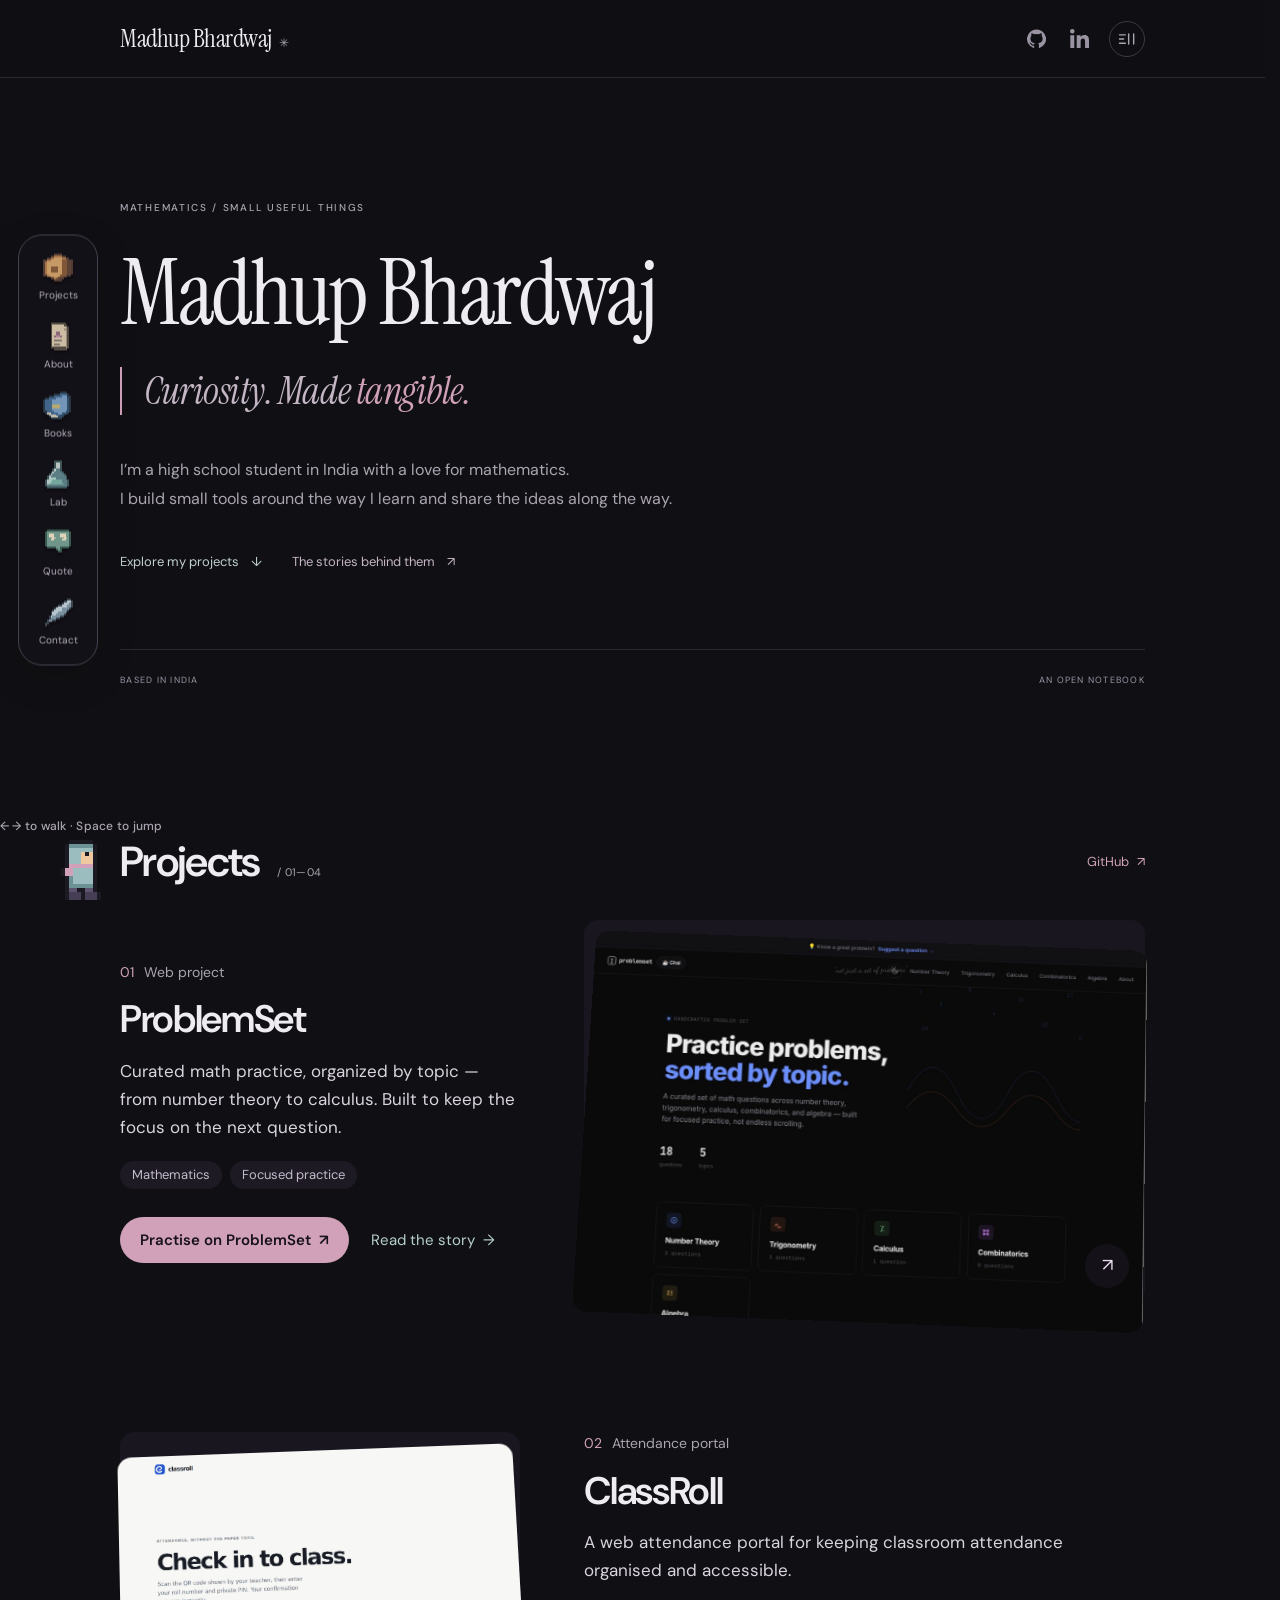
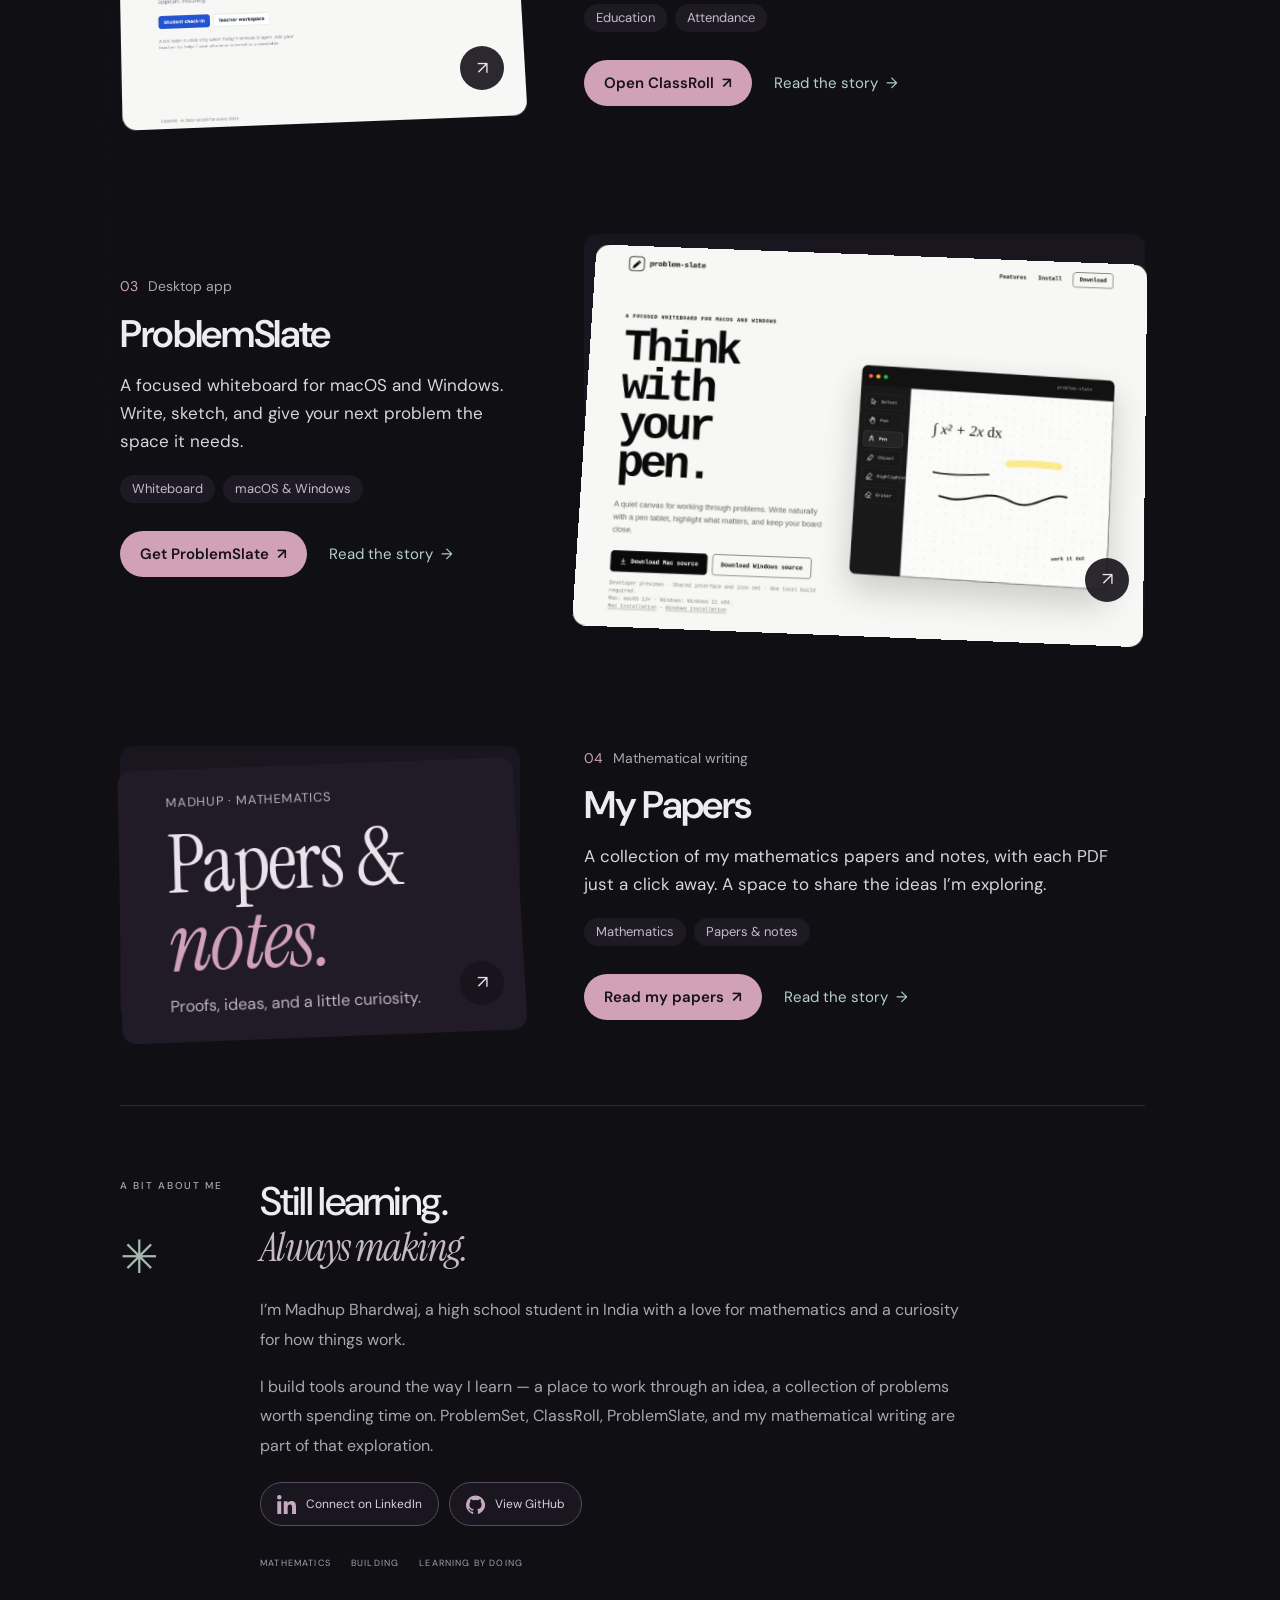
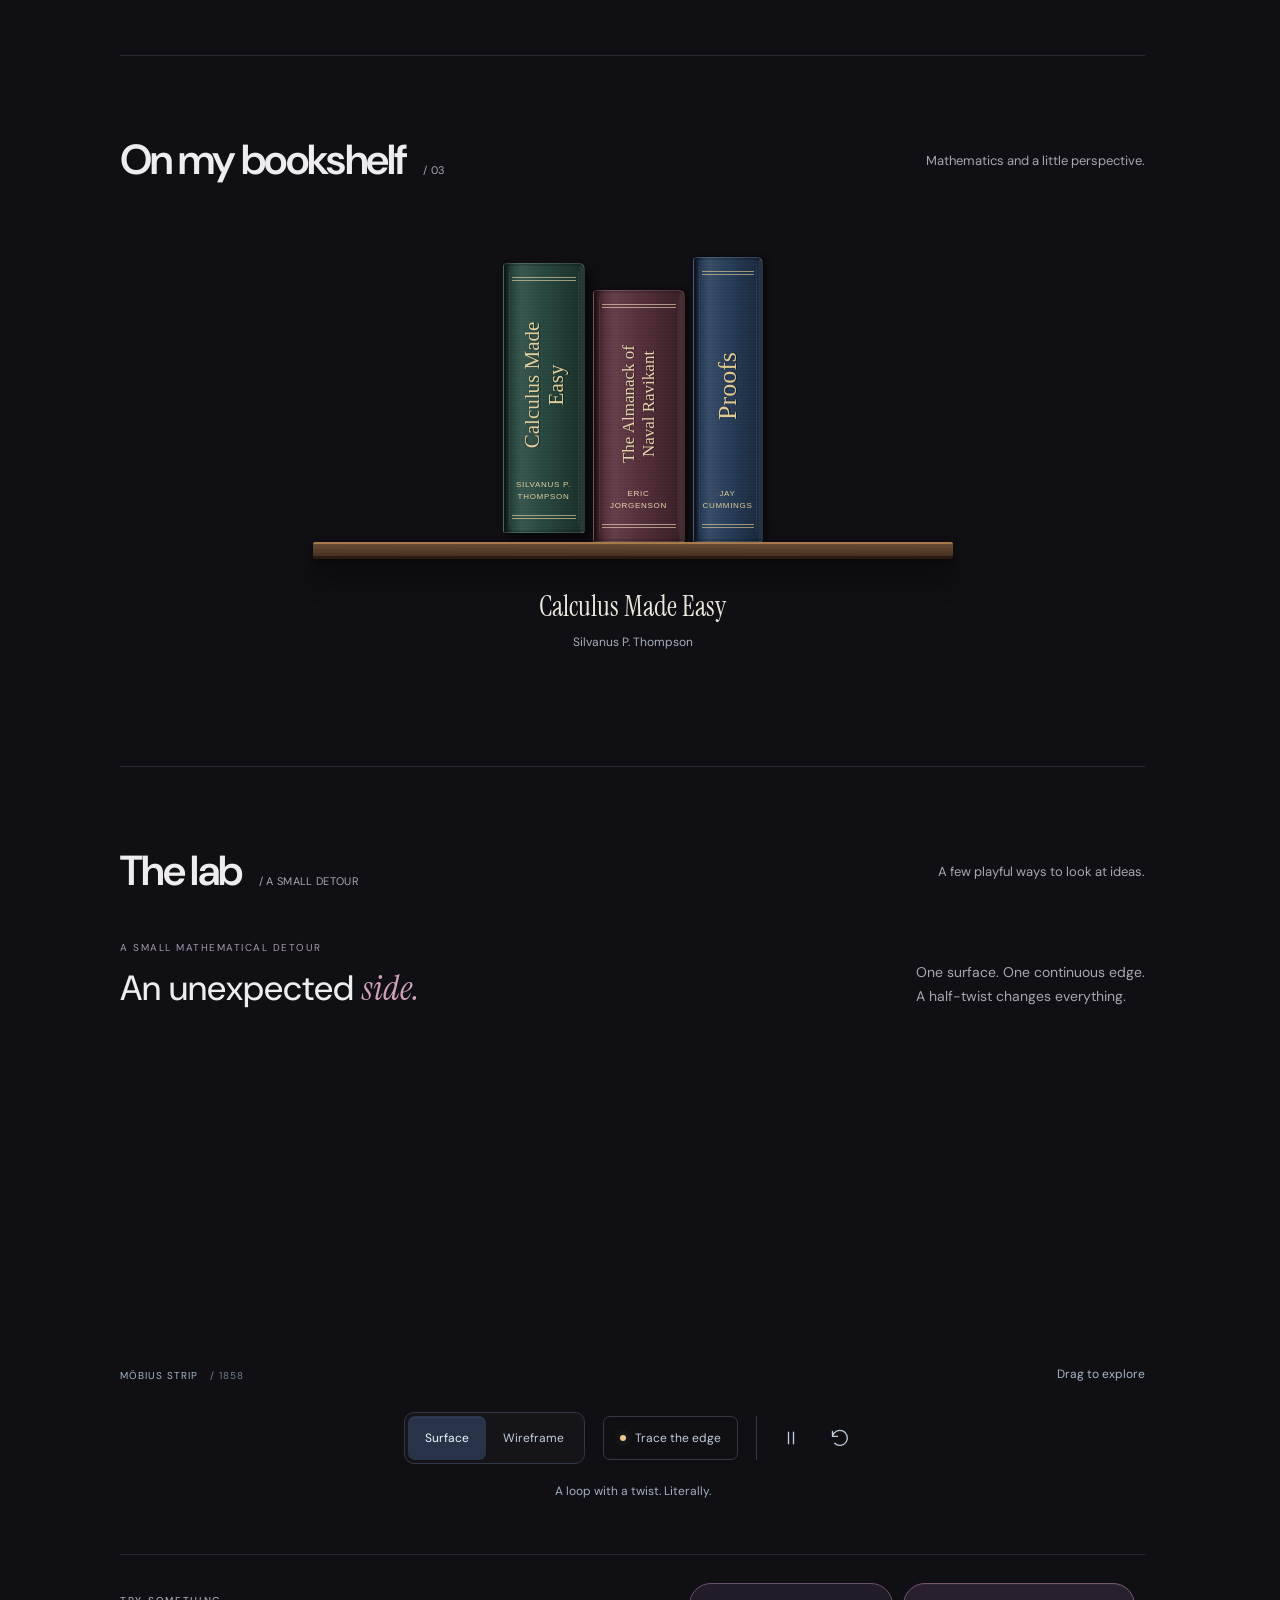
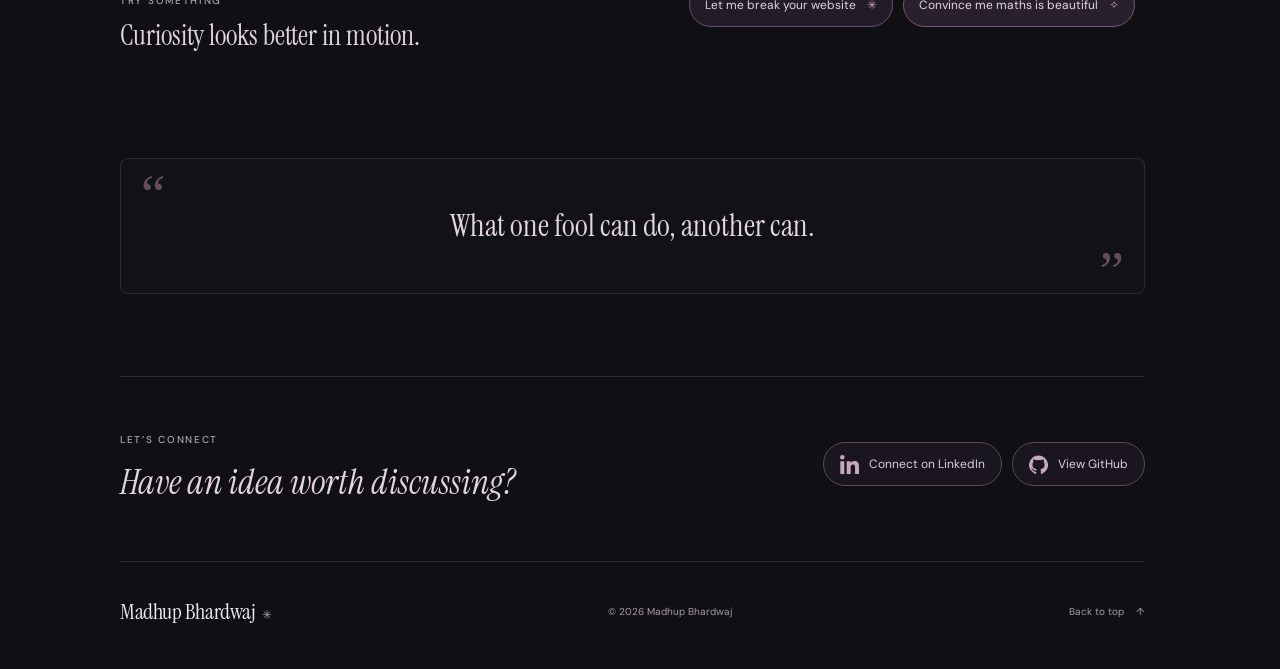
==== commit 224f88a2: "Turn off the boot intro behind a data-boot-intro switch The intro code stays in place. data-boot-int" ====
--- a/index.html
+++ b/index.html
@@ -1,5 +1,6 @@
 <!doctype html>
-<html lang="en" prefix="og: https://ogp.me/ns#" data-site-version="boot-20261012">
+<html lang="en" prefix="og: https://ogp.me/ns#" data-site-version="boot-20261012" data-boot-intro="off">
+<!-- BOOT INTRO: set data-boot-intro="on" above to bring back the sys / init intro and its Replay intro button. -->
 <head>
   <meta charset="UTF-8"><meta name="viewport" content="width=device-width, initial-scale=1">
   <meta name="theme-color" content="#101112">
@@ -8,10 +9,10 @@
   <link rel="icon" type="image/svg+xml" href="data:image/svg+xml,%3Csvg xmlns='http://www.w3.org/2000/svg' viewBox='0 0 64 64'%3E%3Crect width='64' height='64' rx='16' fill='%232e64ff'/%3E%3Cpath d='M15 46V18l17 17 17-17v28' fill='none' stroke='white' stroke-width='6'/%3E%3C/svg%3E">
   <script>try{const p=localStorage.getItem("portfolio-reduced-motion");document.documentElement.dataset.reducedMotion=String(p===null?matchMedia("(prefers-reduced-motion: reduce)").matches:p==="true")}catch{document.documentElement.dataset.reducedMotion=String(matchMedia("(prefers-reduced-motion: reduce)").matches)}</script>
   <script>
-  (()=>{try{if(!sessionStorage.getItem('portfolio-boot-intro-v1')&&document.documentElement.dataset.reducedMotion!=='true'&&!location.hash){document.documentElement.classList.add('boot-pending');setTimeout(()=>document.documentElement.classList.remove('boot-pending'),3800)}}catch{}})();
+  (()=>{try{if(document.documentElement.dataset.bootIntro!=='off'&&!sessionStorage.getItem('portfolio-boot-intro-v1')&&document.documentElement.dataset.reducedMotion!=='true'&&!location.hash){document.documentElement.classList.add('boot-pending');setTimeout(()=>document.documentElement.classList.remove('boot-pending'),3800)}}catch{}})();
   </script>
   <style>html.boot-pending body{visibility:hidden}</style>
-  <link rel="stylesheet" href="style.css?v=projects-20261101"><script src="script.js?v=boot-20261012" defer></script>
+  <link rel="stylesheet" href="style.css?v=projects-20261101"><script src="script.js?v=boot-off-20261104" defer></script>
   <script src="assets/mobius.js?v=mobius-trial-1" defer></script>
   <link rel="stylesheet" href="cursor.css?v=cursor-1"><script src="cursor.js?v=cursor-1" defer></script>
   <link rel="stylesheet" href="hero.css?v=hero-1"><script src="hero.js?v=hero-2" defer></script>
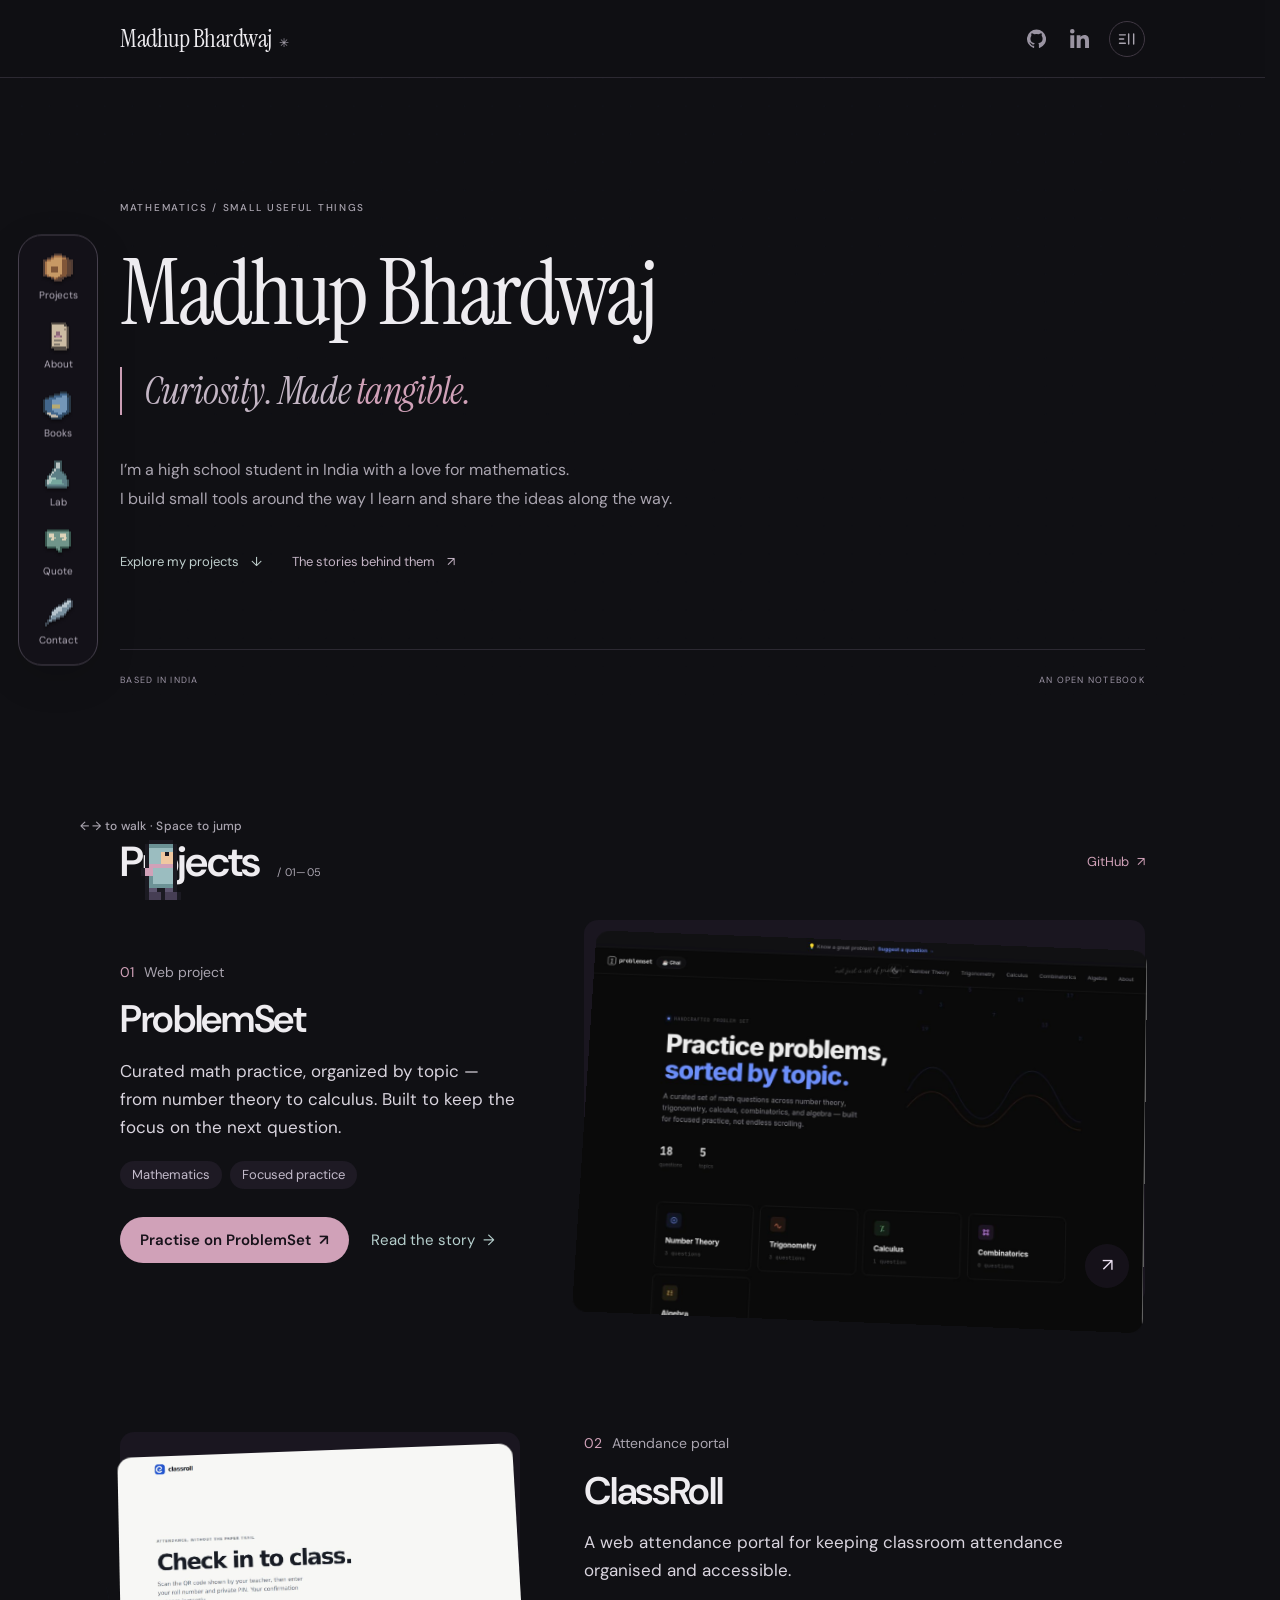
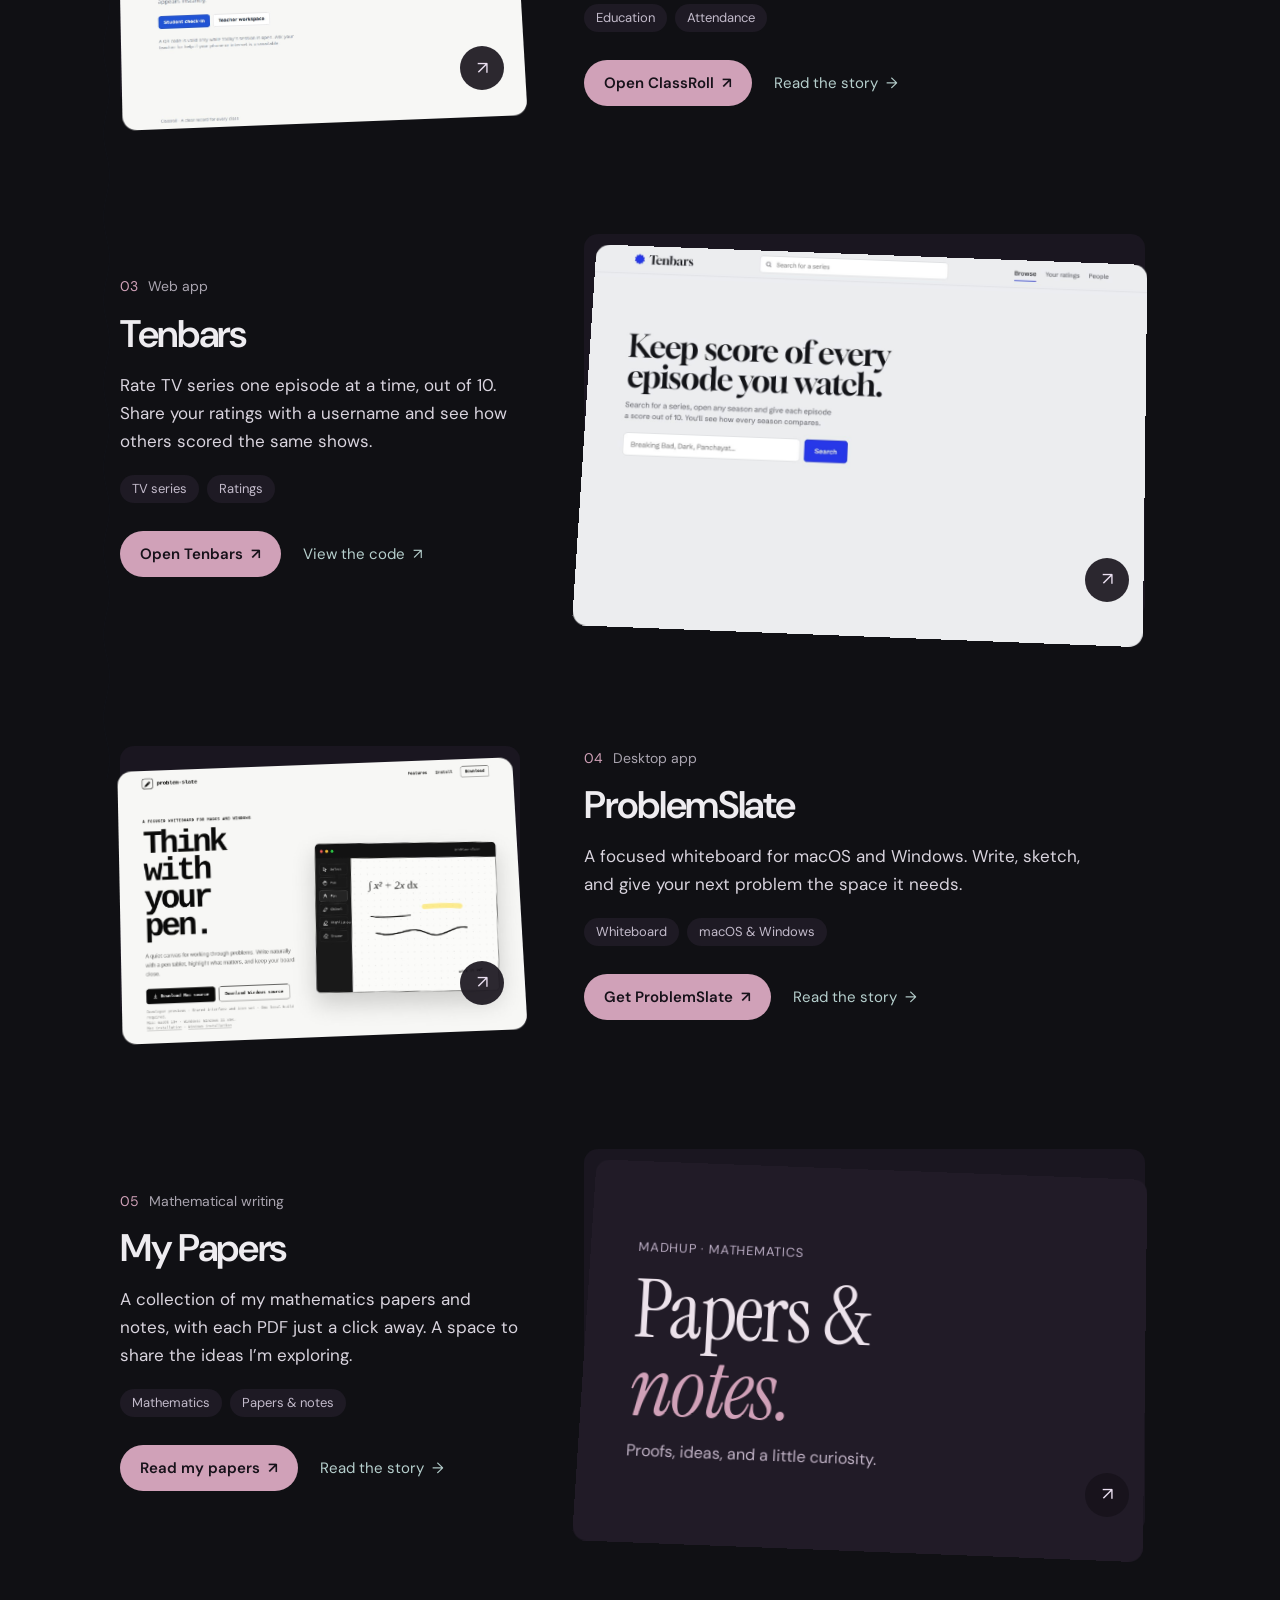
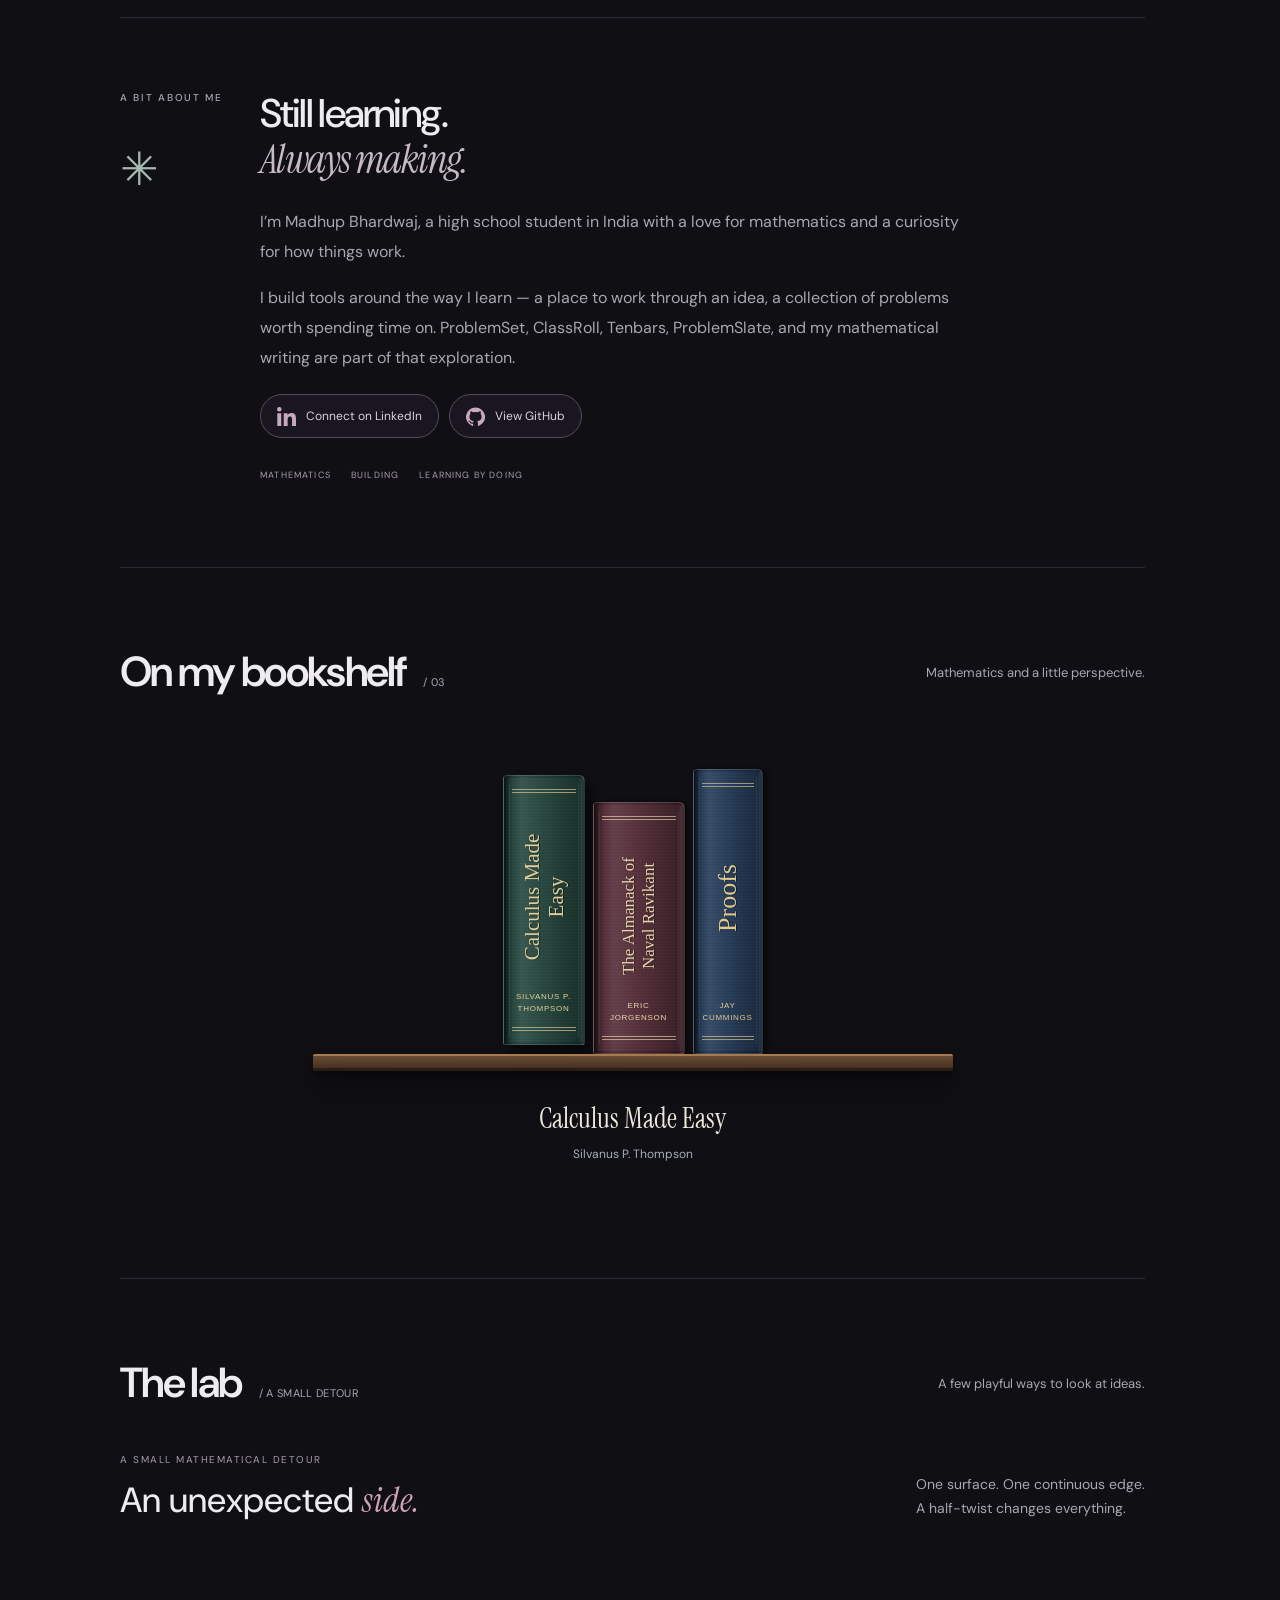
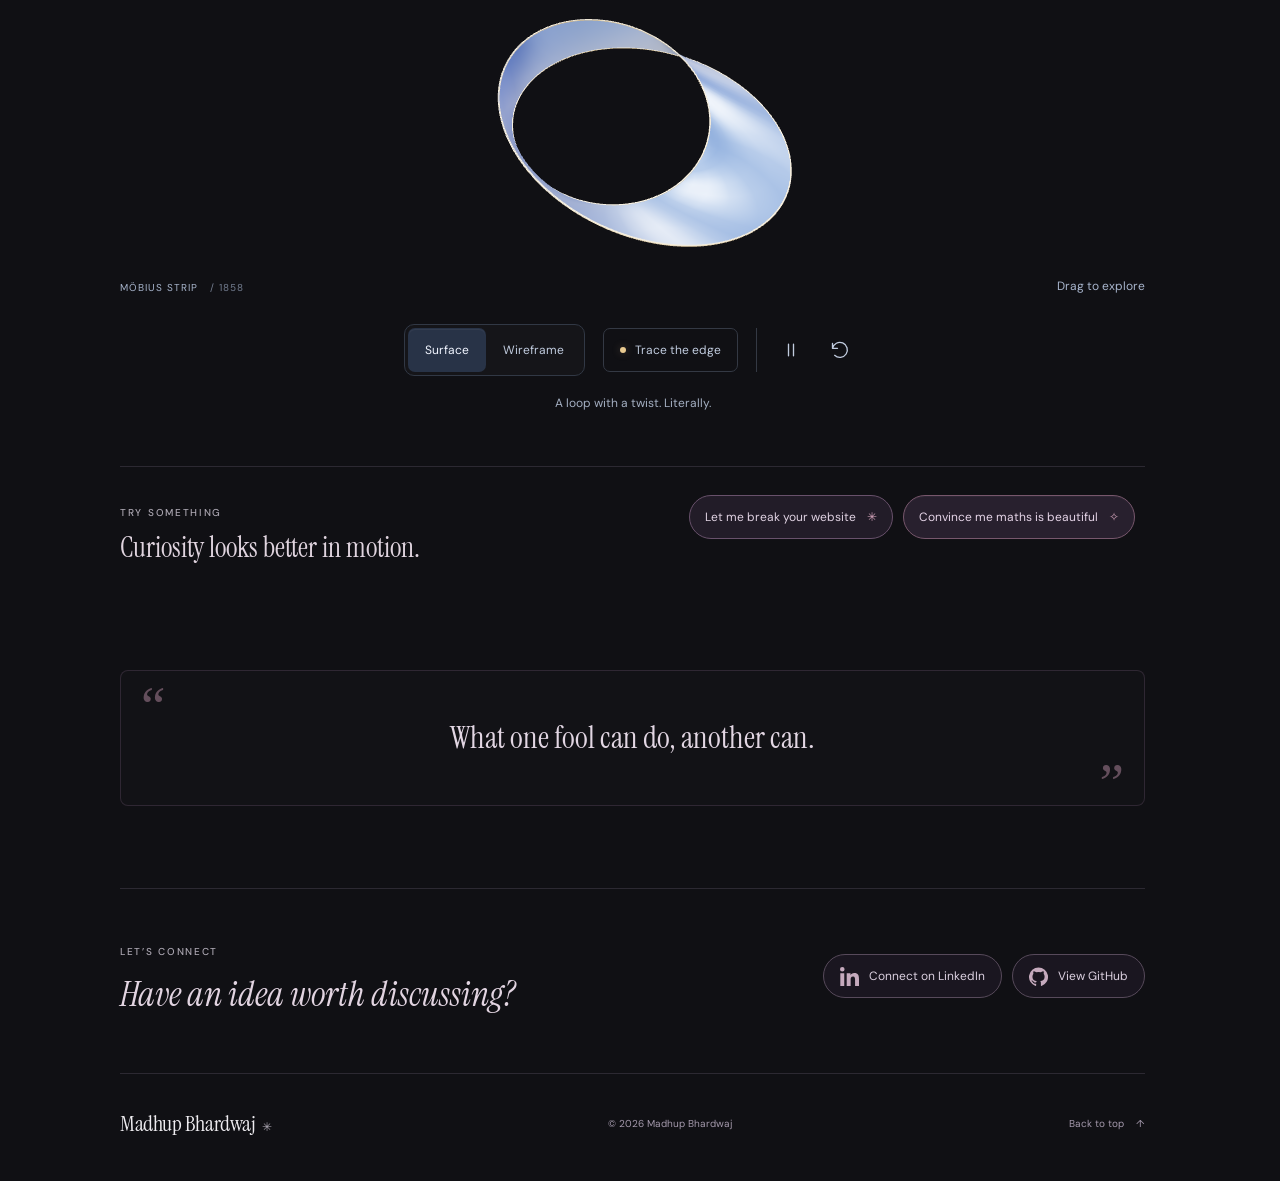
==== commit ba528255: "Add Tenbars to the projects section Tenbars sits at position 3 with a screenshot, a short descriptio" ====
--- a/index.html
+++ b/index.html
@@ -5,7 +5,7 @@
   <meta charset="UTF-8"><meta name="viewport" content="width=device-width, initial-scale=1">
   <meta name="theme-color" content="#101112">
   <title>Madhup Bhardwaj — Student & Builder</title>
-  <meta name="description" content="Madhup Bhardwaj's corner of the internet. Exploring mathematics and building focused tools for learning. Explore ProblemSet, ClassRoll, ProblemSlate, and My Papers.">
+  <meta name="description" content="Madhup Bhardwaj's corner of the internet. Exploring mathematics and building focused tools for learning. Explore ProblemSet, ClassRoll, Tenbars, ProblemSlate, and My Papers.">
   <link rel="icon" type="image/svg+xml" href="data:image/svg+xml,%3Csvg xmlns='http://www.w3.org/2000/svg' viewBox='0 0 64 64'%3E%3Crect width='64' height='64' rx='16' fill='%232e64ff'/%3E%3Cpath d='M15 46V18l17 17 17-17v28' fill='none' stroke='white' stroke-width='6'/%3E%3C/svg%3E">
   <script>try{const p=localStorage.getItem("portfolio-reduced-motion");document.documentElement.dataset.reducedMotion=String(p===null?matchMedia("(prefers-reduced-motion: reduce)").matches:p==="true")}catch{document.documentElement.dataset.reducedMotion=String(matchMedia("(prefers-reduced-motion: reduce)").matches)}</script>
   <script>
@@ -68,7 +68,7 @@
   <div class="hero-foot"><span>BASED IN INDIA</span><span>AN OPEN NOTEBOOK</span></div>
 </section>
 <section id="work" class="work wrap" aria-labelledby="work-title">
-  <div class="section-head reveal"><h2 id="work-title">Projects<span> / 01—04</span></h2><a class="section-more" href="https://github.com/madhupbhardwaj" target="_blank" rel="noopener noreferrer">GitHub <span aria-hidden="true">↗</span></a></div>
+  <div class="section-head reveal"><h2 id="work-title">Projects<span> / 01—05</span></h2><a class="section-more" href="https://github.com/madhupbhardwaj" target="_blank" rel="noopener noreferrer">GitHub <span aria-hidden="true">↗</span></a></div>
   <article class="project project-row reveal">
     <div class="project-info">
       <p class="project-meta"><span class="project-index">01</span> Web project</p>
@@ -97,7 +97,20 @@
   </article>
   <article class="project project-row reveal">
     <div class="project-info">
-      <p class="project-meta"><span class="project-index">03</span> Desktop app</p>
+      <p class="project-meta"><span class="project-index">03</span> Web app</p>
+      <h3><a href="https://tenbars.vercel.app" target="_blank" rel="noopener noreferrer">Tenbars</a></h3>
+      <p class="project-description">Rate TV series one episode at a time, out of 10. Share your ratings with a username and see how others scored the same shows.</p>
+      <div class="tags"><span>TV series</span><span>Ratings</span></div>
+      <div class="project-actions"><a class="project-cta" href="https://tenbars.vercel.app" target="_blank" rel="noopener noreferrer">Open Tenbars <span aria-hidden="true">↗</span></a><a class="project-story-link" href="https://github.com/madhupbhardwaj/episodic" target="_blank" rel="noopener noreferrer" aria-label="View the code for Tenbars on GitHub">View the code <span aria-hidden="true">↗</span></a></div>
+    </div>
+    <a class="project-visual tenbars-visual" href="https://tenbars.vercel.app" target="_blank" rel="noopener noreferrer" aria-label="Visit Tenbars (opens in a new tab)">
+      <div class="project-art"><img src="assets/tenbars.jpg" alt="Tenbars homepage inviting you to keep score of every episode you watch" width="1348" height="926" loading="lazy"></div>
+      <span class="preview-open" aria-hidden="true">↗</span>
+    </a>
+  </article>
+  <article class="project project-row reveal">
+    <div class="project-info">
+      <p class="project-meta"><span class="project-index">04</span> Desktop app</p>
       <h3><a href="https://problemslate.vercel.app" target="_blank" rel="noopener noreferrer">ProblemSlate</a></h3>
       <p class="project-description">A focused whiteboard for macOS and Windows. Write, sketch, and give your next problem the space it needs.</p>
       <div class="tags"><span>Whiteboard</span><span>macOS & Windows</span></div>
@@ -110,7 +123,7 @@
   </article>
   <article class="project project-row reveal">
     <div class="project-info">
-      <p class="project-meta"><span class="project-index">04</span> Mathematical writing</p>
+      <p class="project-meta"><span class="project-index">05</span> Mathematical writing</p>
       <h3><a href="https://mypapers-madhup.vercel.app" target="_blank" rel="noopener noreferrer">My Papers</a></h3>
       <p class="project-description">A collection of my mathematics papers and notes, with each PDF just a click away. A space to share the ideas I’m exploring.</p>
       <div class="tags"><span>Mathematics</span><span>Papers &amp; notes</span></div>
@@ -124,7 +137,7 @@
 </section>
 <section id="about" class="about wrap" aria-labelledby="about-title">
   <div class="about-label reveal"><span class="eyebrow">A BIT ABOUT ME</span><span class="asterisk" aria-hidden="true">✳</span></div>
-  <div class="about-content reveal"><h2 id="about-title">Still learning.<br><span class="serif">Always making.</span></h2><p>I’m Madhup Bhardwaj, a high school student in India with a love for mathematics and a curiosity for how things work.</p><p>I build tools around the way I learn — a place to work through an idea, a collection of problems worth spending time on. ProblemSet, ClassRoll, ProblemSlate, and my mathematical writing are part of that exploration.</p><div class="social-links"><a class="linkedin-button" href="https://www.linkedin.com/in/madhup-bhardwaj/" target="_blank" rel="noopener noreferrer" aria-label="Connect with Madhup Bhardwaj on LinkedIn (opens in a new tab)"><svg viewBox="0 0 24 24" width="19" height="19" fill="currentColor" aria-hidden="true"><path d="M5.37 24H.39V7.98h4.98V24zM2.88 5.79A2.89 2.89 0 1 1 2.9.01a2.89 2.89 0 0 1-.02 5.78zM24 24h-4.97v-7.8c0-1.86-.04-4.25-2.59-4.25-2.59 0-2.99 2.02-2.99 4.12V24H8.48V7.98h4.77v2.19h.07c.66-1.26 2.28-2.59 4.7-2.59 5.03 0 5.98 3.31 5.98 7.61V24z"/></svg><span>Connect on LinkedIn</span></a><a class="linkedin-button" href="https://github.com/madhupbhardwaj" target="_blank" rel="noopener noreferrer" aria-label="View Madhup Bhardwaj on GitHub (opens in a new tab)"><svg viewBox="0 0 24 24" width="19" height="19" fill="currentColor" aria-hidden="true"><path d="M12 .5a12 12 0 0 0-3.79 23.39c.6.11.82-.26.82-.58v-2.23c-3.34.73-4.04-1.42-4.04-1.42-.55-1.39-1.33-1.76-1.33-1.76-1.09-.75.08-.73.08-.73 1.21.09 1.85 1.24 1.85 1.24 1.07 1.84 2.81 1.31 3.5 1 .11-.78.42-1.31.76-1.61-2.67-.3-5.47-1.33-5.47-5.93 0-1.31.47-2.38 1.24-3.22-.13-.3-.54-1.52.12-3.18 0 0 1.01-.32 3.3 1.23a11.5 11.5 0 0 1 6 0c2.29-1.55 3.3-1.23 3.3-1.23.66 1.66.25 2.88.12 3.18.77.84 1.24 1.91 1.24 3.22 0 4.61-2.81 5.62-5.49 5.92.43.37.82 1.1.82 2.22v3.3c0 .32.22.69.82.57A12 12 0 0 0 12 .5Z"/></svg><span>View GitHub</span></a></div><div class="interests"><span>MATHEMATICS</span><span>BUILDING</span><span>LEARNING BY DOING</span></div></div>
+  <div class="about-content reveal"><h2 id="about-title">Still learning.<br><span class="serif">Always making.</span></h2><p>I’m Madhup Bhardwaj, a high school student in India with a love for mathematics and a curiosity for how things work.</p><p>I build tools around the way I learn — a place to work through an idea, a collection of problems worth spending time on. ProblemSet, ClassRoll, Tenbars, ProblemSlate, and my mathematical writing are part of that exploration.</p><div class="social-links"><a class="linkedin-button" href="https://www.linkedin.com/in/madhup-bhardwaj/" target="_blank" rel="noopener noreferrer" aria-label="Connect with Madhup Bhardwaj on LinkedIn (opens in a new tab)"><svg viewBox="0 0 24 24" width="19" height="19" fill="currentColor" aria-hidden="true"><path d="M5.37 24H.39V7.98h4.98V24zM2.88 5.79A2.89 2.89 0 1 1 2.9.01a2.89 2.89 0 0 1-.02 5.78zM24 24h-4.97v-7.8c0-1.86-.04-4.25-2.59-4.25-2.59 0-2.99 2.02-2.99 4.12V24H8.48V7.98h4.77v2.19h.07c.66-1.26 2.28-2.59 4.7-2.59 5.03 0 5.98 3.31 5.98 7.61V24z"/></svg><span>Connect on LinkedIn</span></a><a class="linkedin-button" href="https://github.com/madhupbhardwaj" target="_blank" rel="noopener noreferrer" aria-label="View Madhup Bhardwaj on GitHub (opens in a new tab)"><svg viewBox="0 0 24 24" width="19" height="19" fill="currentColor" aria-hidden="true"><path d="M12 .5a12 12 0 0 0-3.79 23.39c.6.11.82-.26.82-.58v-2.23c-3.34.73-4.04-1.42-4.04-1.42-.55-1.39-1.33-1.76-1.33-1.76-1.09-.75.08-.73.08-.73 1.21.09 1.85 1.24 1.85 1.24 1.07 1.84 2.81 1.31 3.5 1 .11-.78.42-1.31.76-1.61-2.67-.3-5.47-1.33-5.47-5.93 0-1.31.47-2.38 1.24-3.22-.13-.3-.54-1.52.12-3.18 0 0 1.01-.32 3.3 1.23a11.5 11.5 0 0 1 6 0c2.29-1.55 3.3-1.23 3.3-1.23.66 1.66.25 2.88.12 3.18.77.84 1.24 1.91 1.24 3.22 0 4.61-2.81 5.62-5.49 5.92.43.37.82 1.1.82 2.22v3.3c0 .32.22.69.82.57A12 12 0 0 0 12 .5Z"/></svg><span>View GitHub</span></a></div><div class="interests"><span>MATHEMATICS</span><span>BUILDING</span><span>LEARNING BY DOING</span></div></div>
 </section>
 <section id="bookshelf" class="bookshelf wrap" aria-labelledby="bookshelf-title">
   <div class="section-head"><h2 id="bookshelf-title">On my bookshelf<span> / 03</span></h2><p>Mathematics and a little perspective.</p></div>
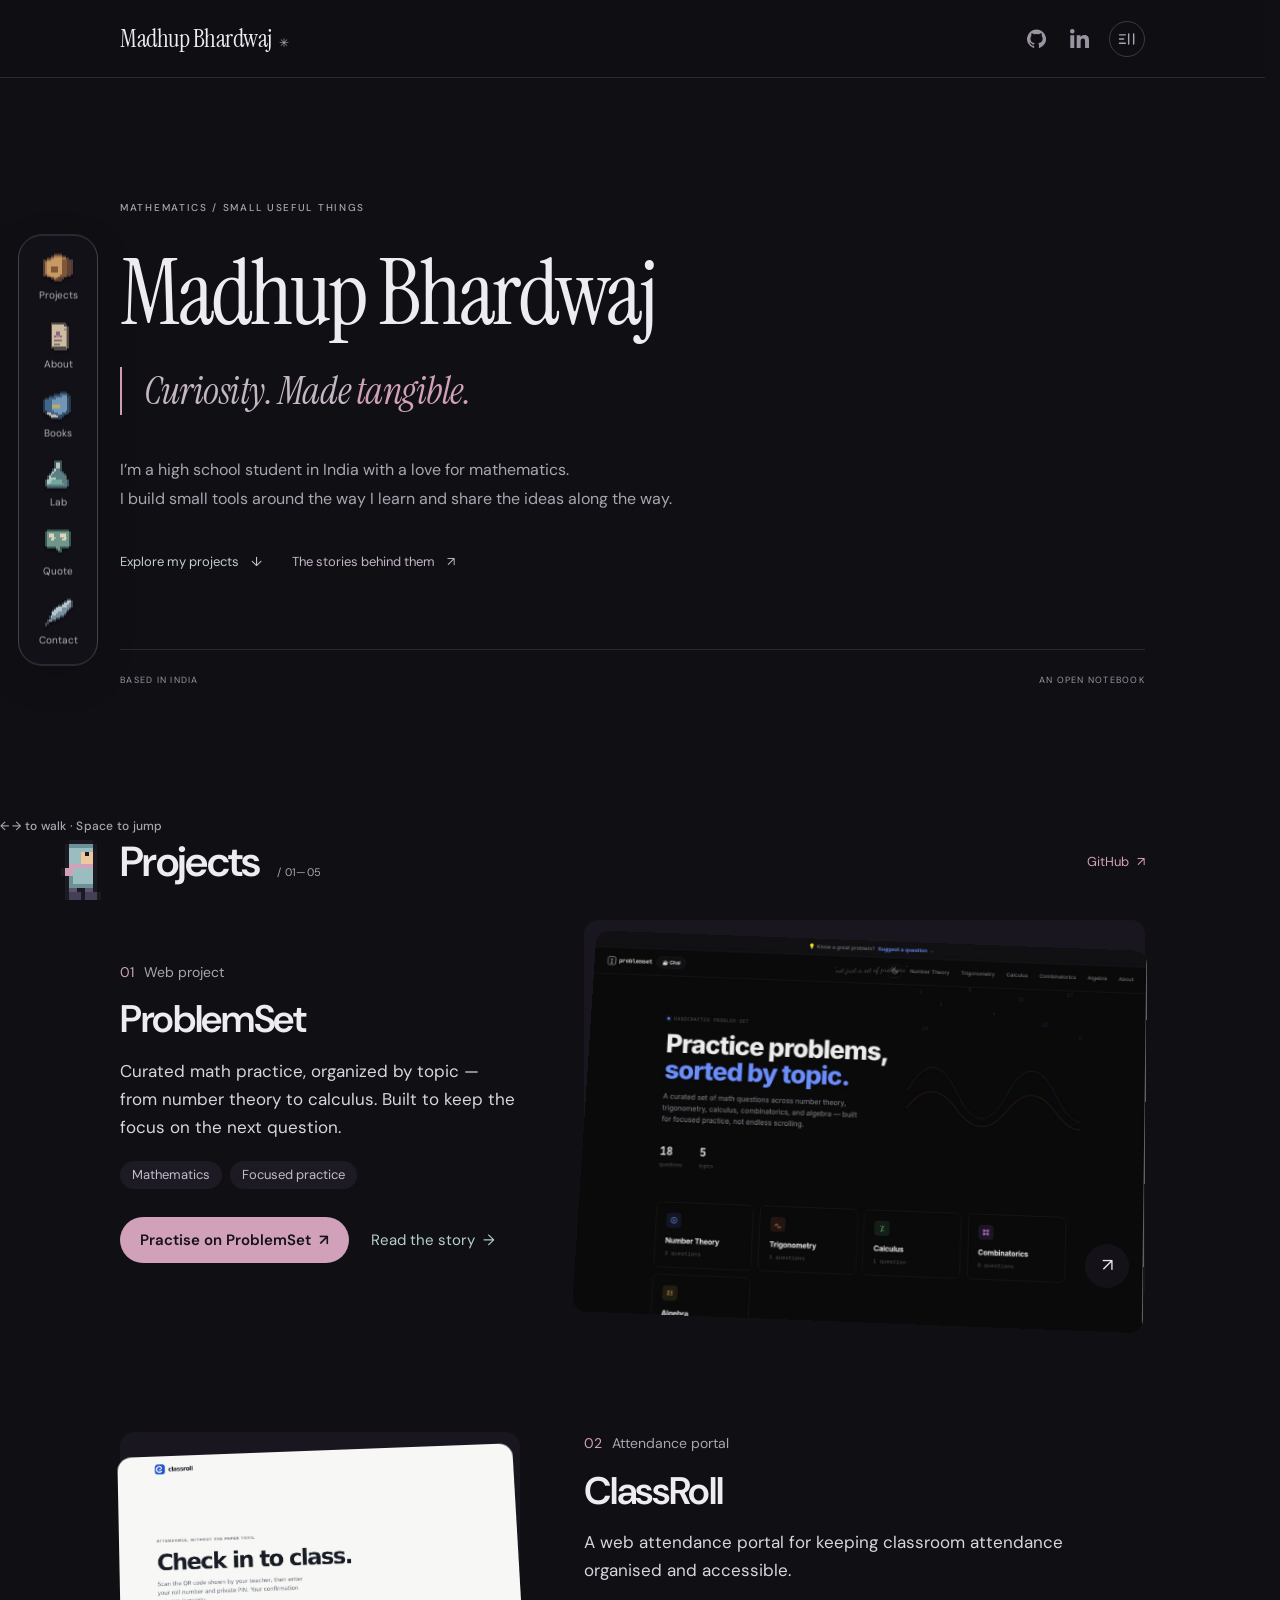
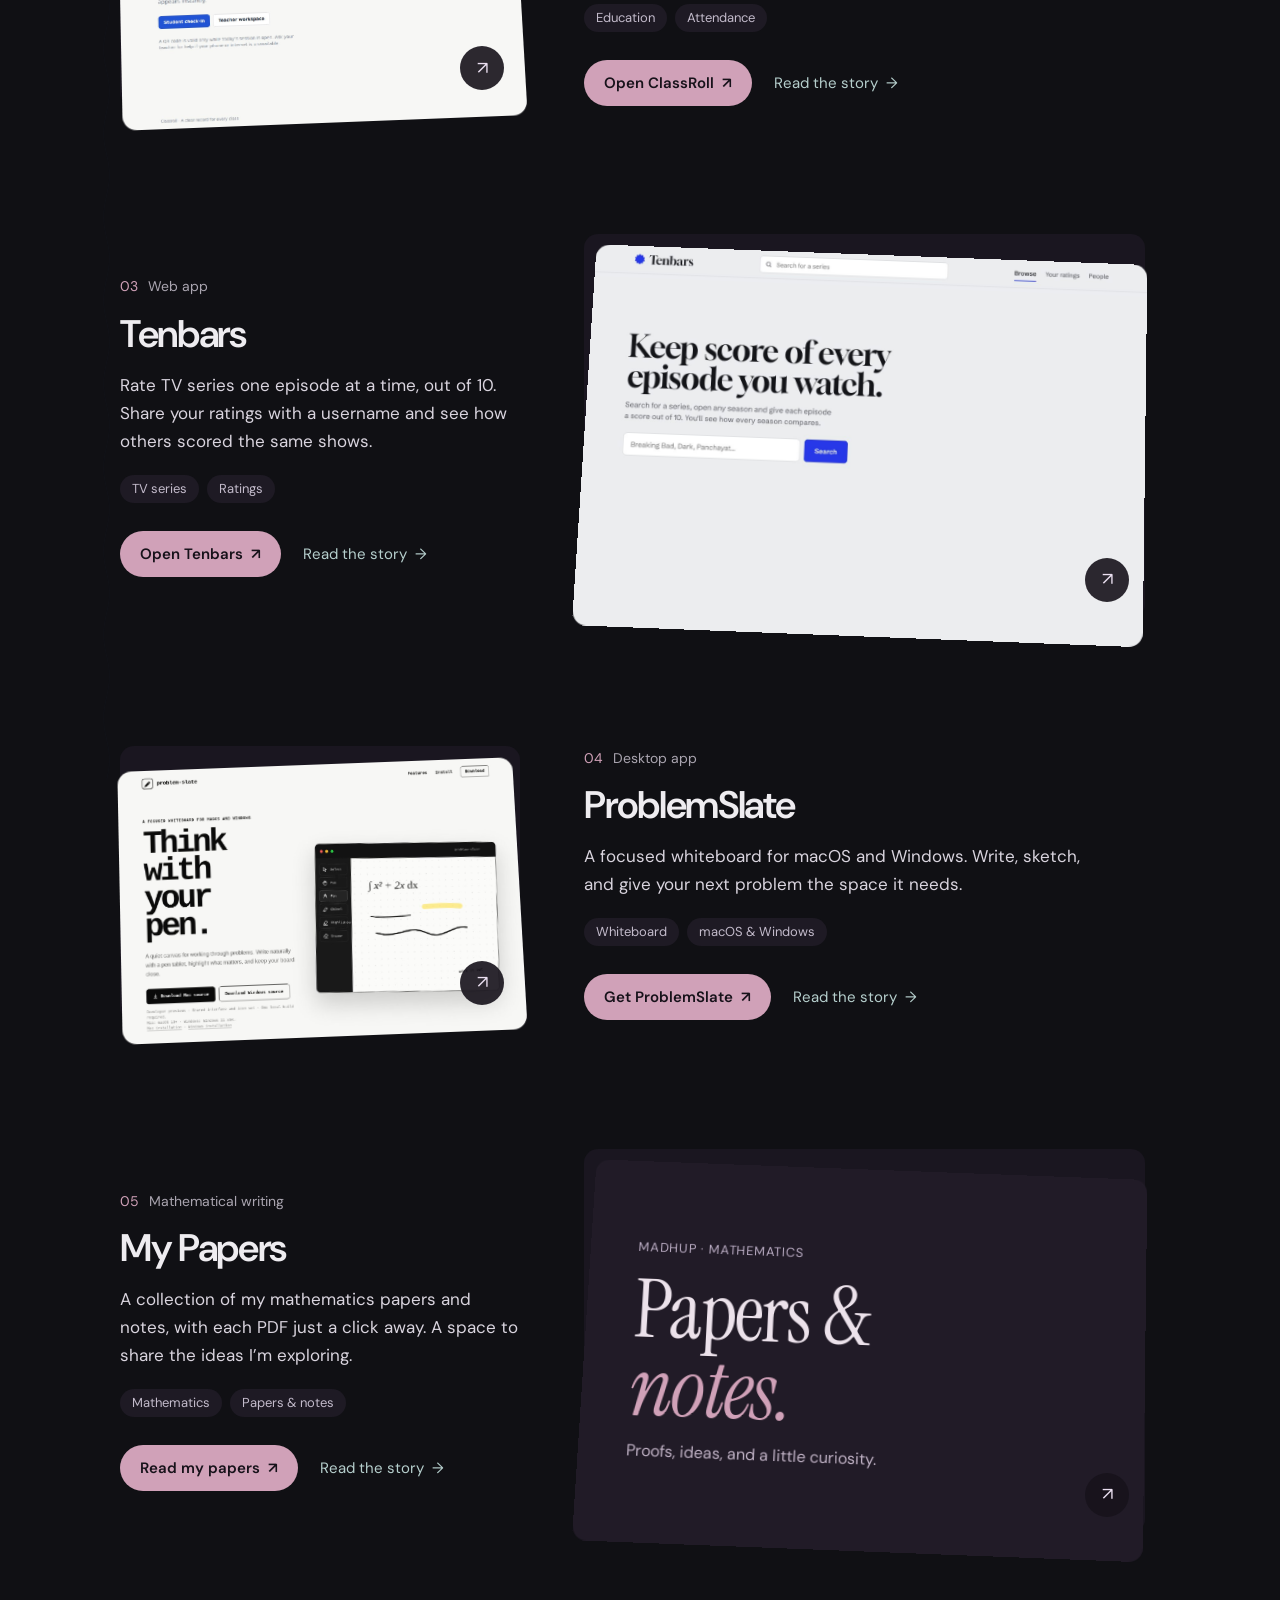
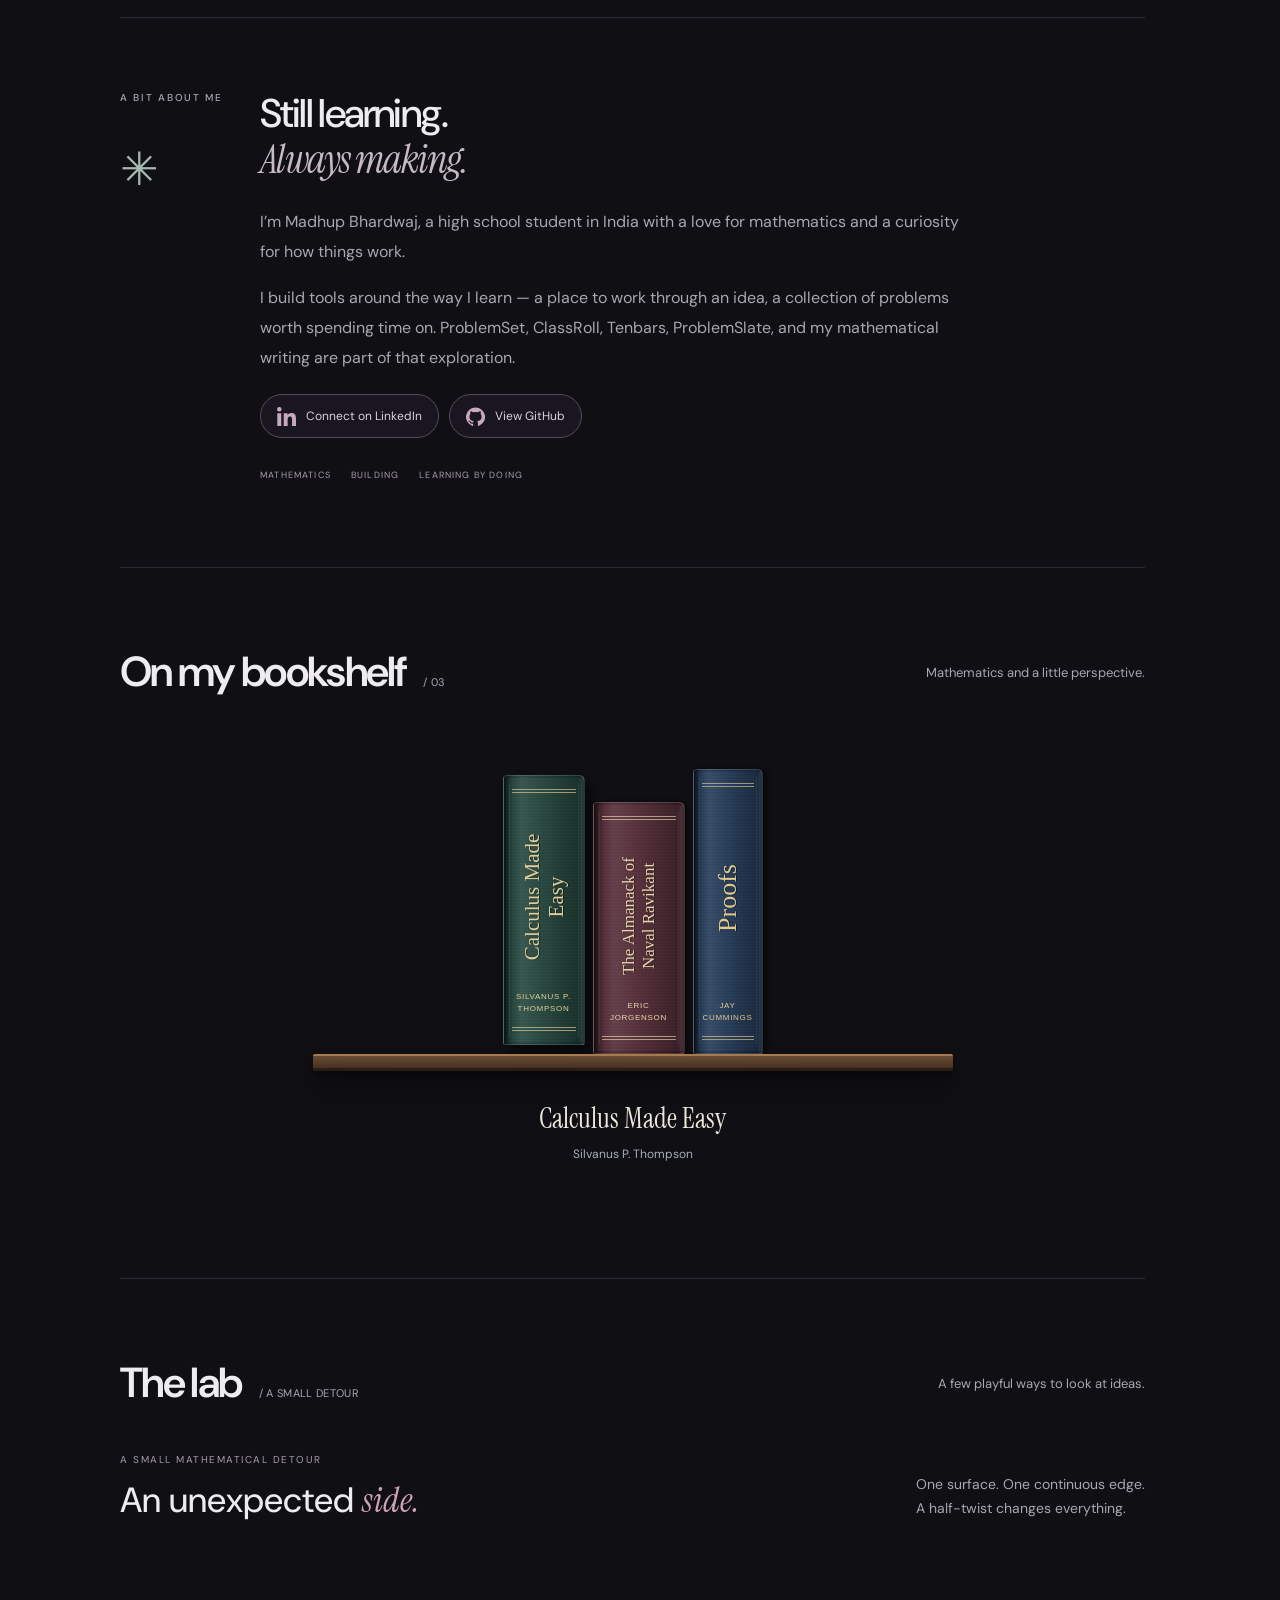
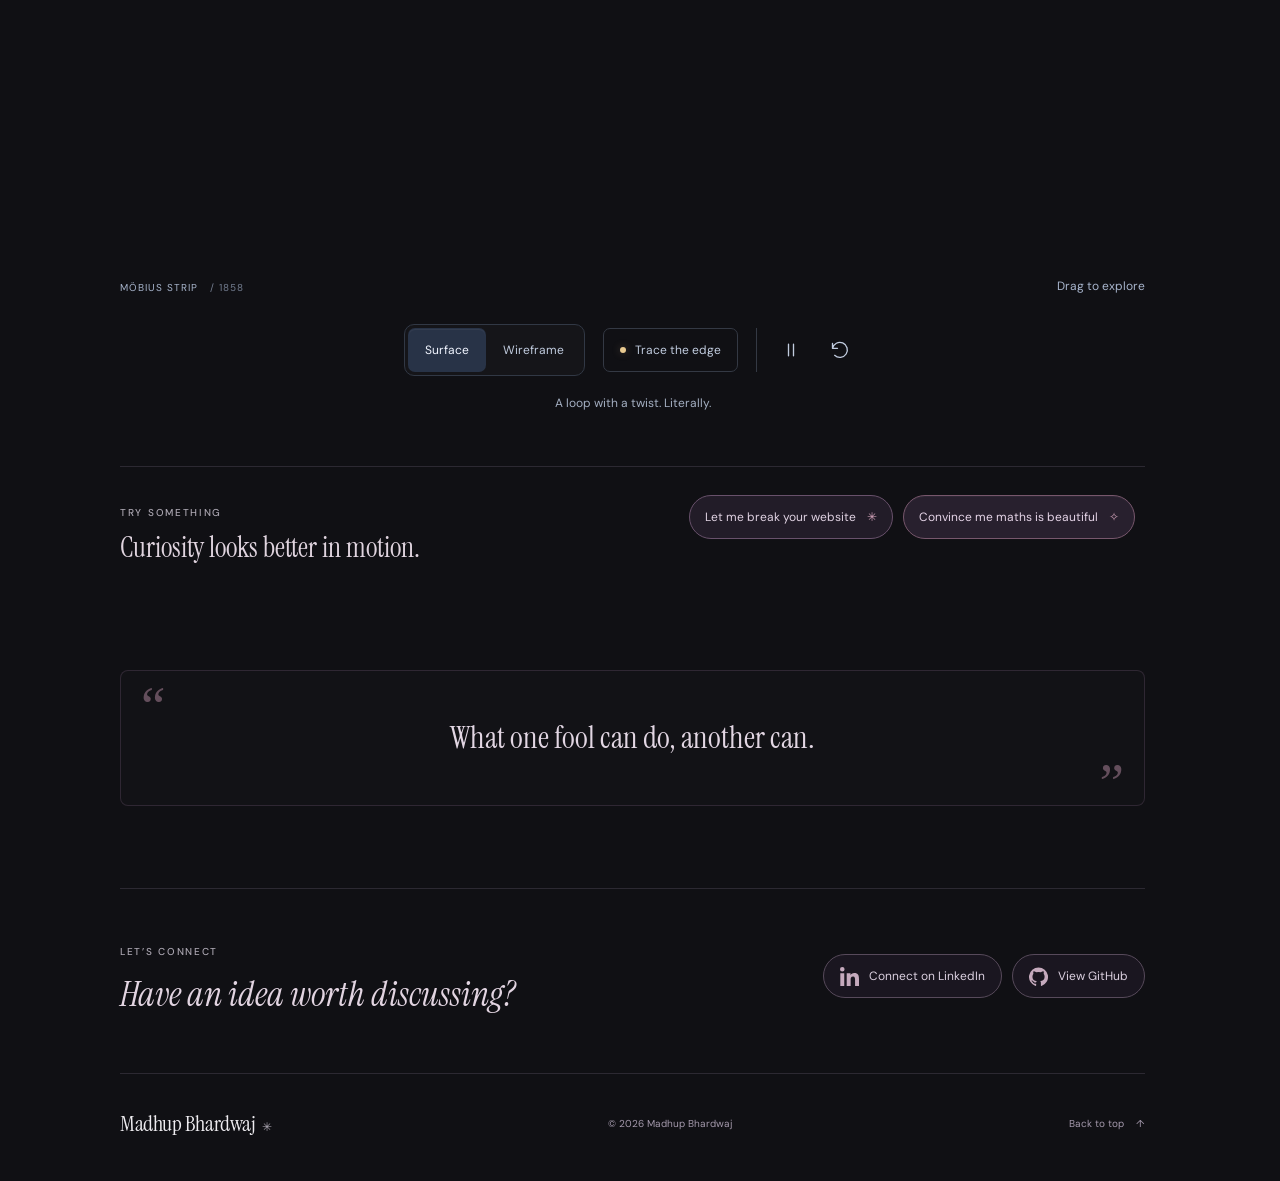
==== commit 3fe21ab9: "Add the Tenbars story to the stories page Tenbars becomes story 03, ProblemSlate and My Papers move " ====
--- a/index.html
+++ b/index.html
@@ -101,7 +101,7 @@
       <h3><a href="https://tenbars.vercel.app" target="_blank" rel="noopener noreferrer">Tenbars</a></h3>
       <p class="project-description">Rate TV series one episode at a time, out of 10. Share your ratings with a username and see how others scored the same shows.</p>
       <div class="tags"><span>TV series</span><span>Ratings</span></div>
-      <div class="project-actions"><a class="project-cta" href="https://tenbars.vercel.app" target="_blank" rel="noopener noreferrer">Open Tenbars <span aria-hidden="true">↗</span></a><a class="project-story-link" href="https://github.com/madhupbhardwaj/episodic" target="_blank" rel="noopener noreferrer" aria-label="View the code for Tenbars on GitHub">View the code <span aria-hidden="true">↗</span></a></div>
+      <div class="project-actions"><a class="project-cta" href="https://tenbars.vercel.app" target="_blank" rel="noopener noreferrer">Open Tenbars <span aria-hidden="true">↗</span></a><a class="project-story-link" href="stories.html#tenbars" aria-label="Read the story behind Tenbars">Read the story <span aria-hidden="true">→</span></a></div>
     </div>
     <a class="project-visual tenbars-visual" href="https://tenbars.vercel.app" target="_blank" rel="noopener noreferrer" aria-label="Visit Tenbars (opens in a new tab)">
       <div class="project-art"><img src="assets/tenbars.jpg" alt="Tenbars homepage inviting you to keep score of every episode you watch" width="1348" height="926" loading="lazy"></div>
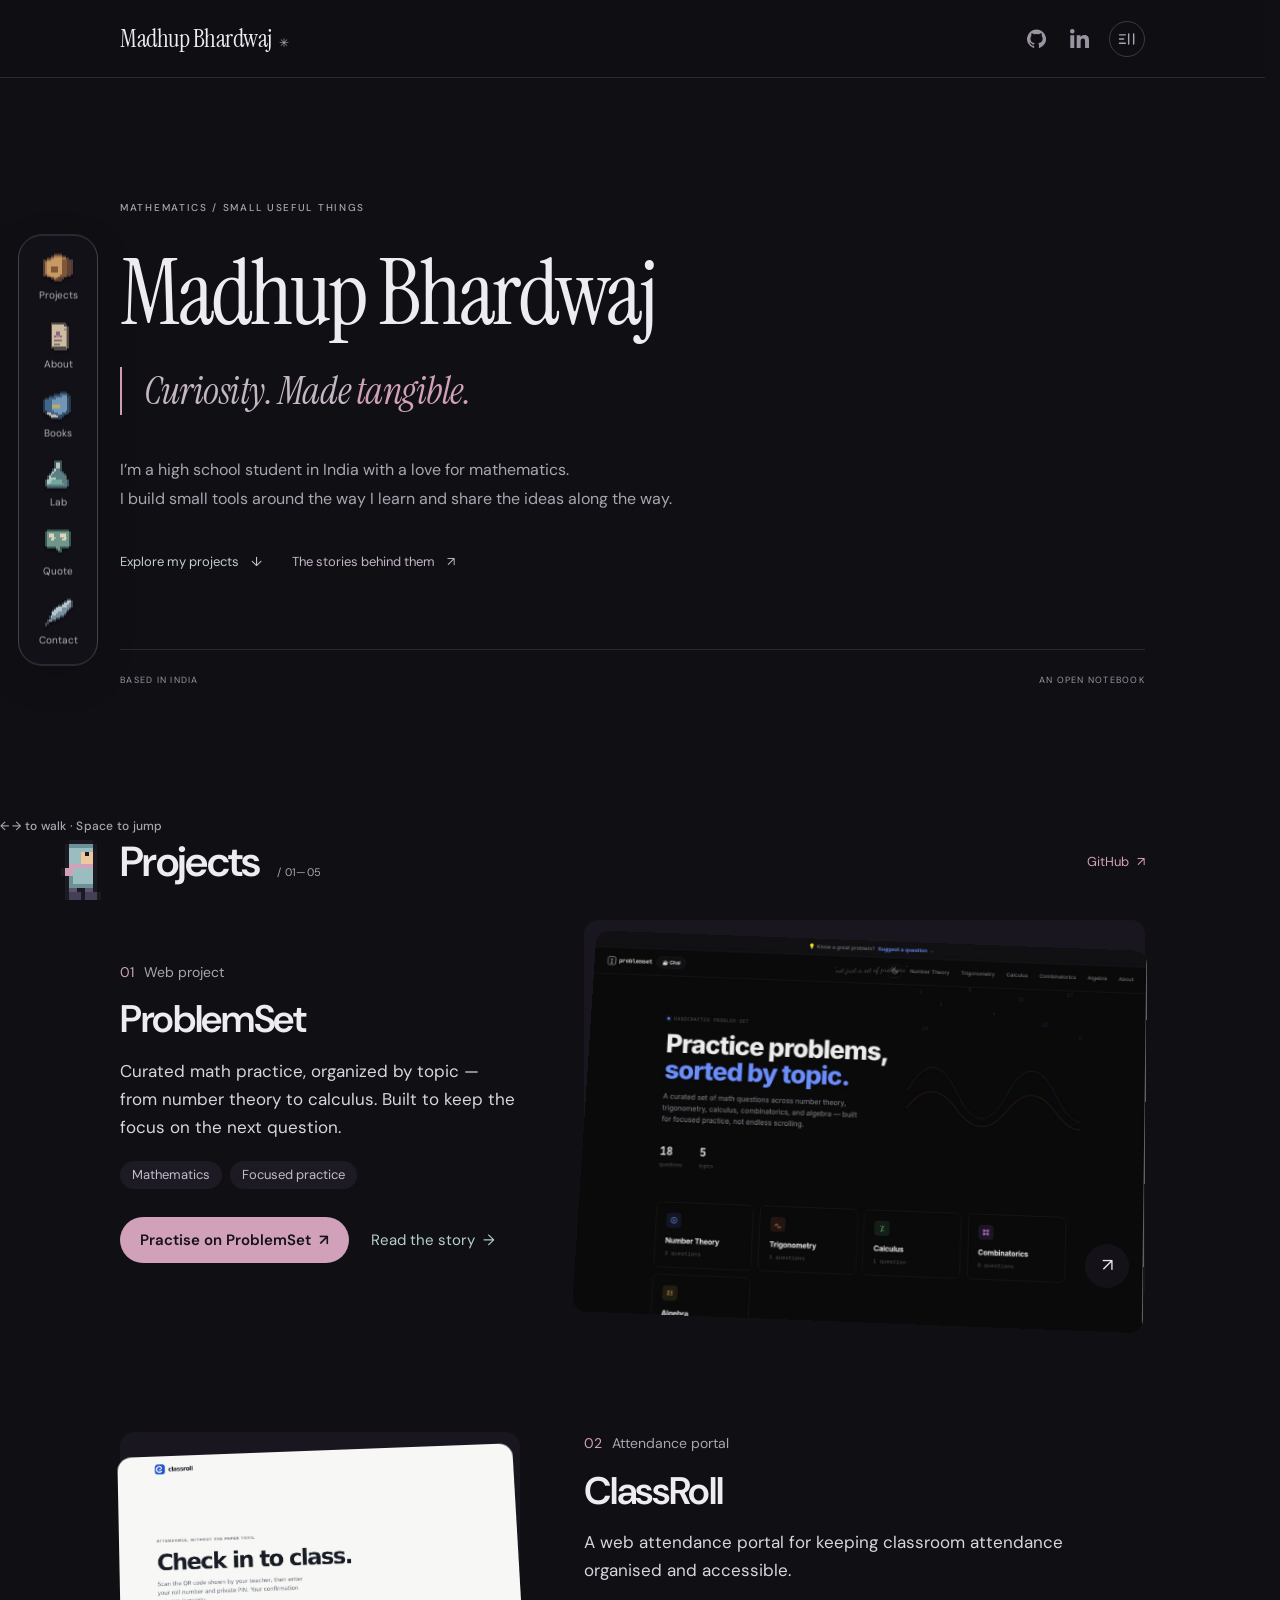
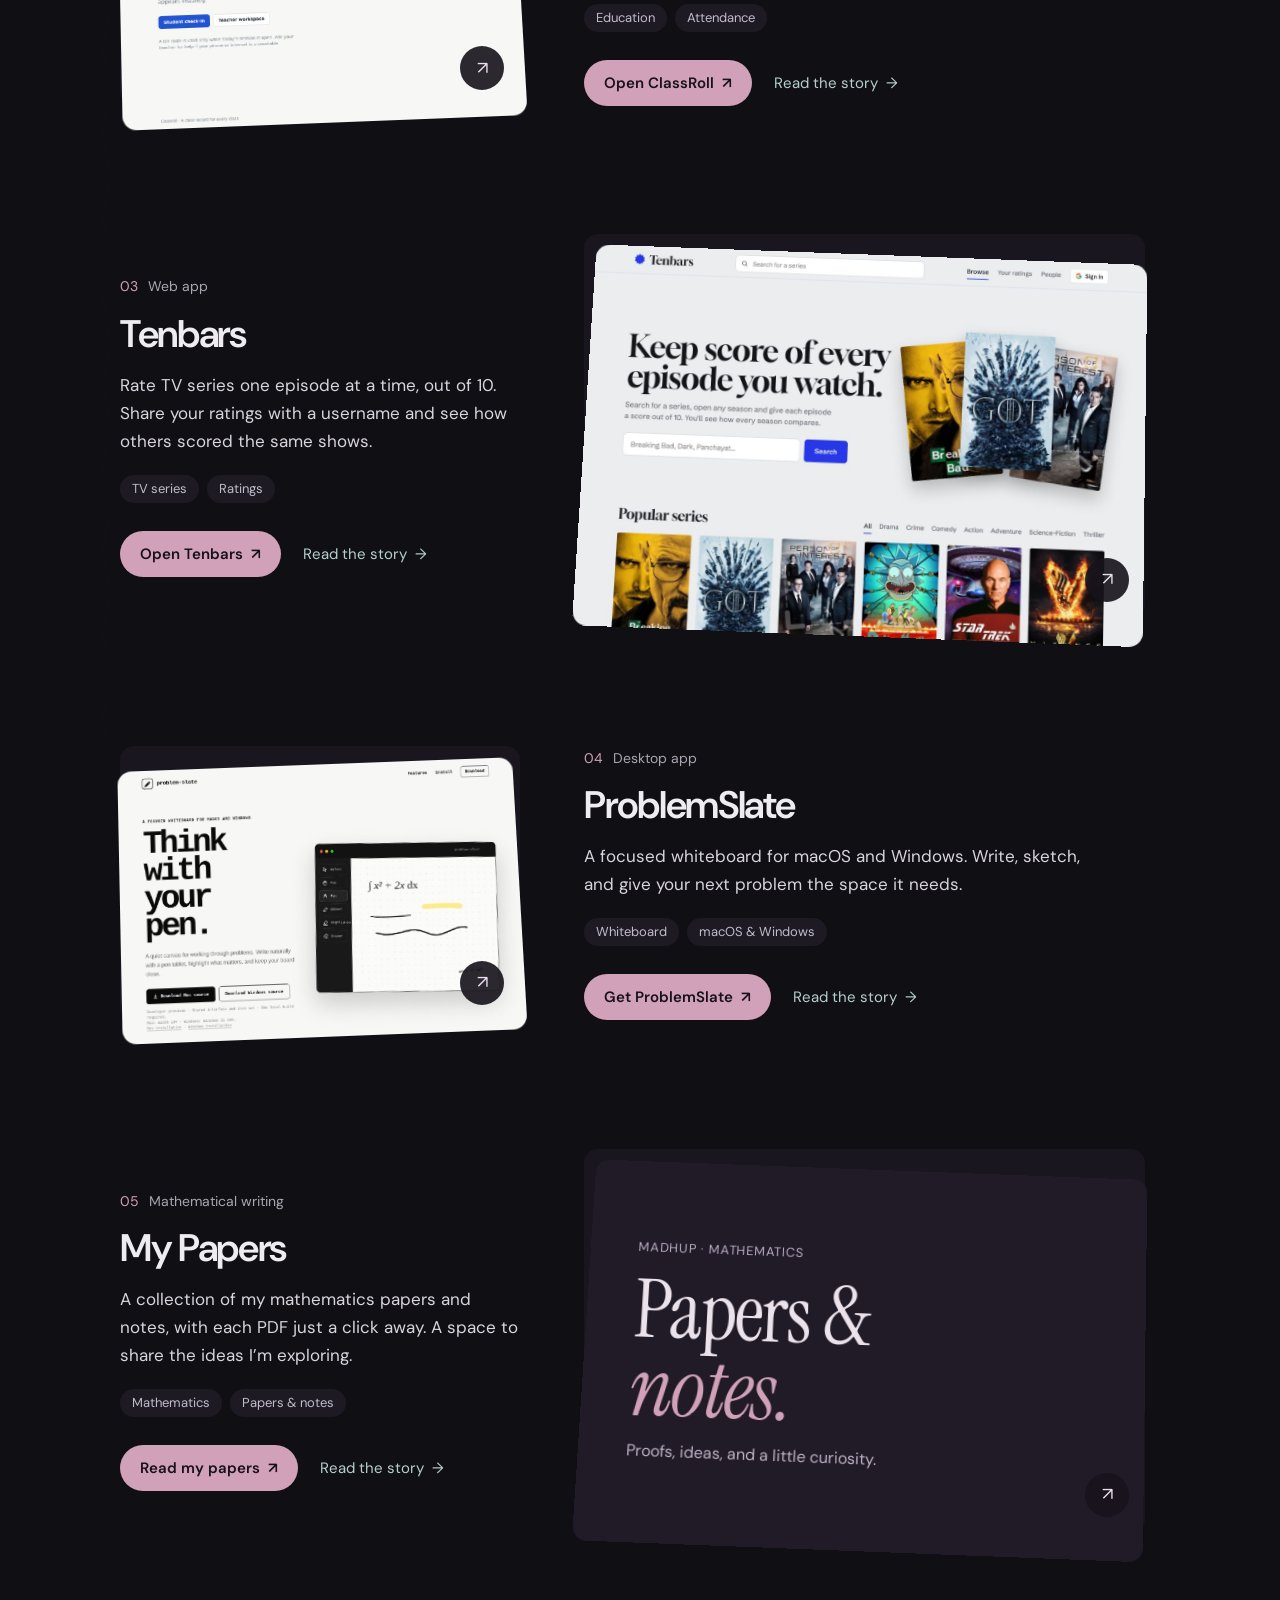
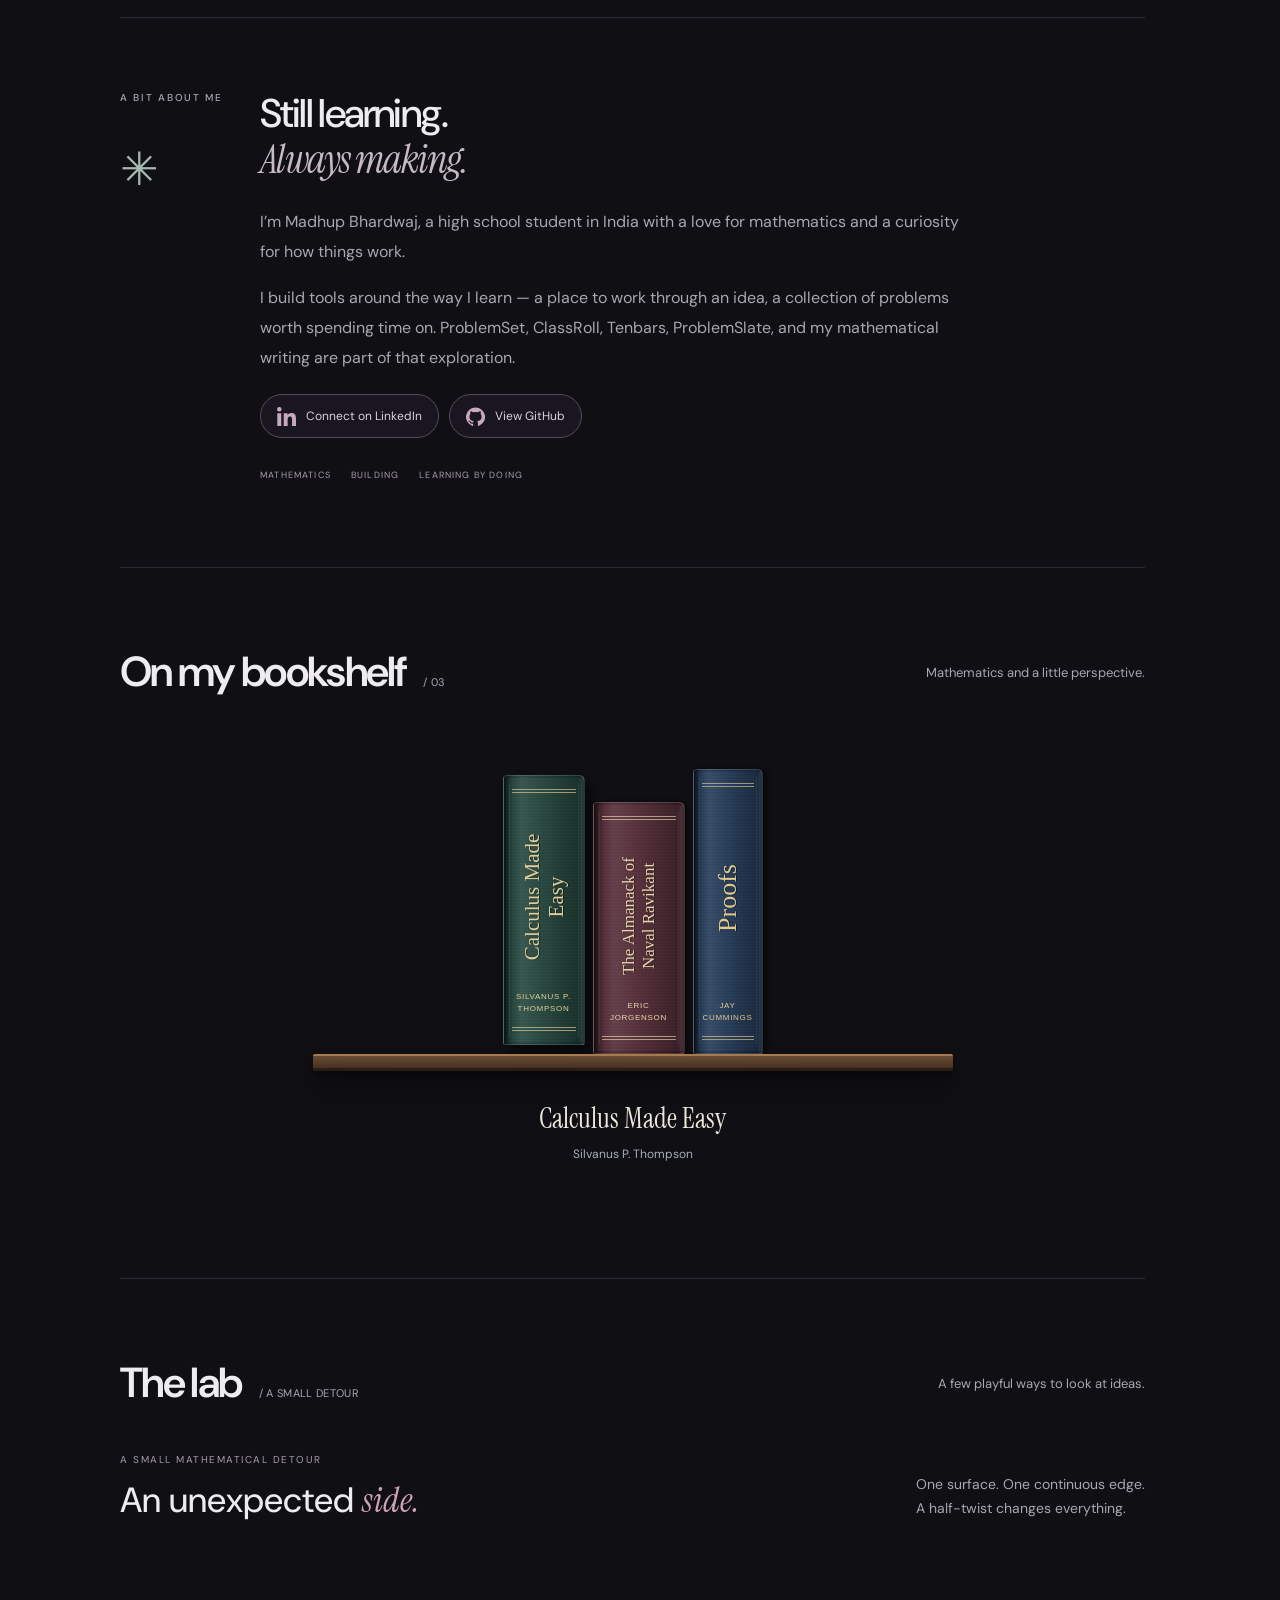
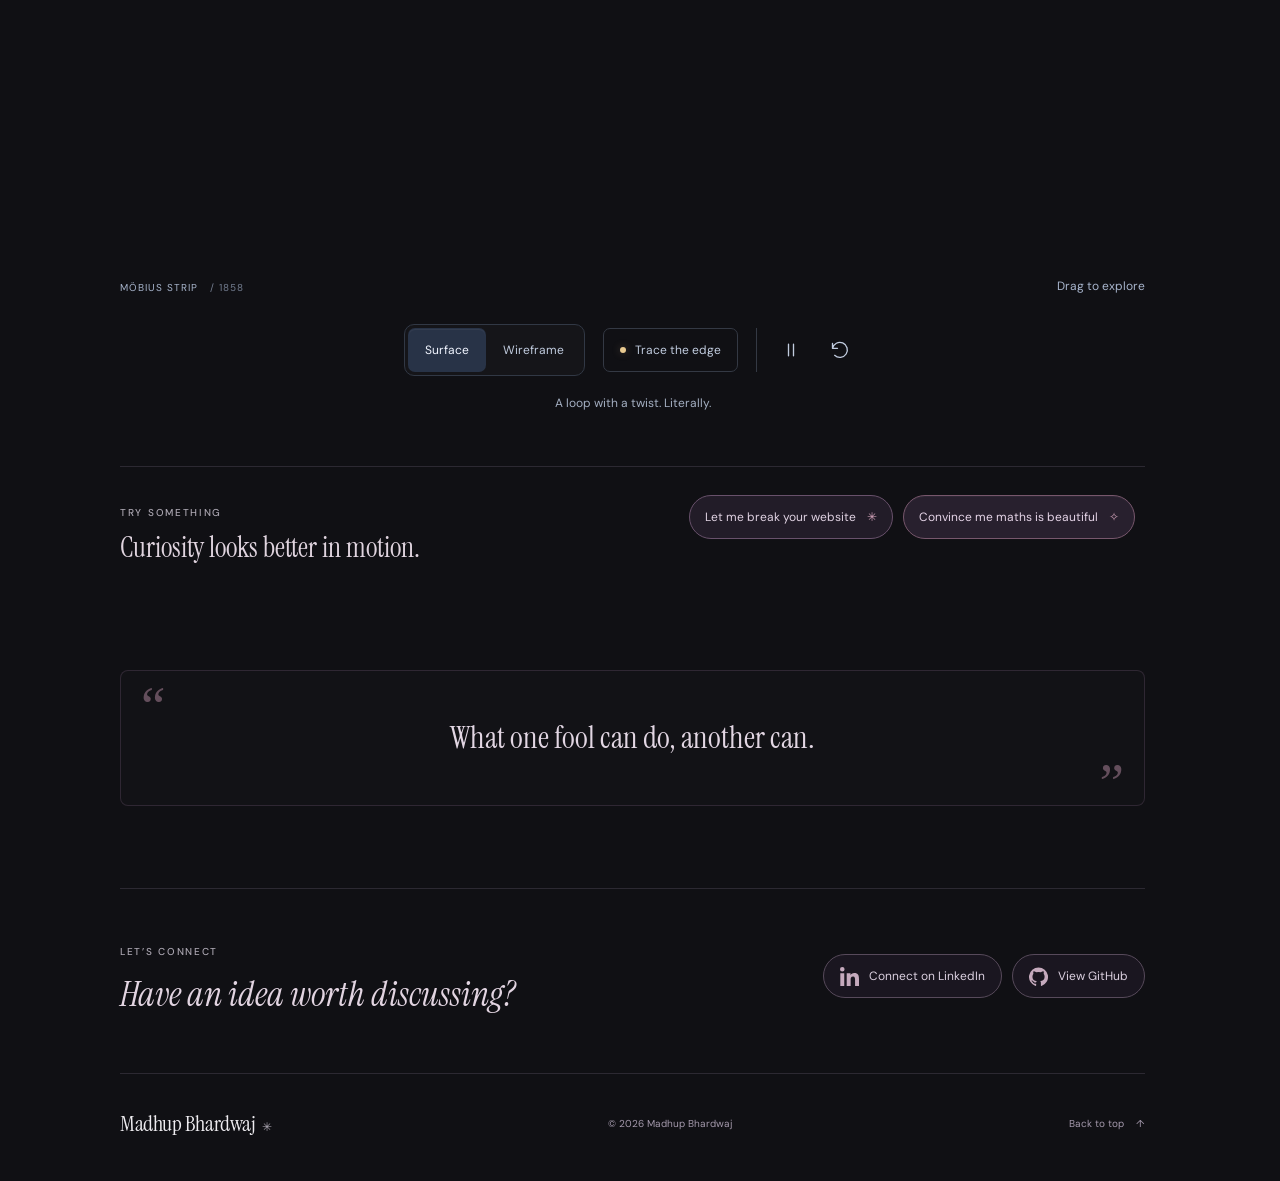
==== commit c31cd7fa: "Use a screenshot of the live Tenbars site The new image is captured from tenbars.vercel.app, with it" ====
--- a/index.html
+++ b/index.html
@@ -104,7 +104,7 @@
       <div class="project-actions"><a class="project-cta" href="https://tenbars.vercel.app" target="_blank" rel="noopener noreferrer">Open Tenbars <span aria-hidden="true">↗</span></a><a class="project-story-link" href="stories.html#tenbars" aria-label="Read the story behind Tenbars">Read the story <span aria-hidden="true">→</span></a></div>
     </div>
     <a class="project-visual tenbars-visual" href="https://tenbars.vercel.app" target="_blank" rel="noopener noreferrer" aria-label="Visit Tenbars (opens in a new tab)">
-      <div class="project-art"><img src="assets/tenbars.jpg" alt="Tenbars homepage inviting you to keep score of every episode you watch" width="1348" height="926" loading="lazy"></div>
+      <div class="project-art"><img src="assets/tenbars.jpg" alt="Tenbars homepage with a search bar and posters of popular series like Breaking Bad and Game of Thrones" width="1348" height="926" loading="lazy"></div>
       <span class="preview-open" aria-hidden="true">↗</span>
     </a>
   </article>
